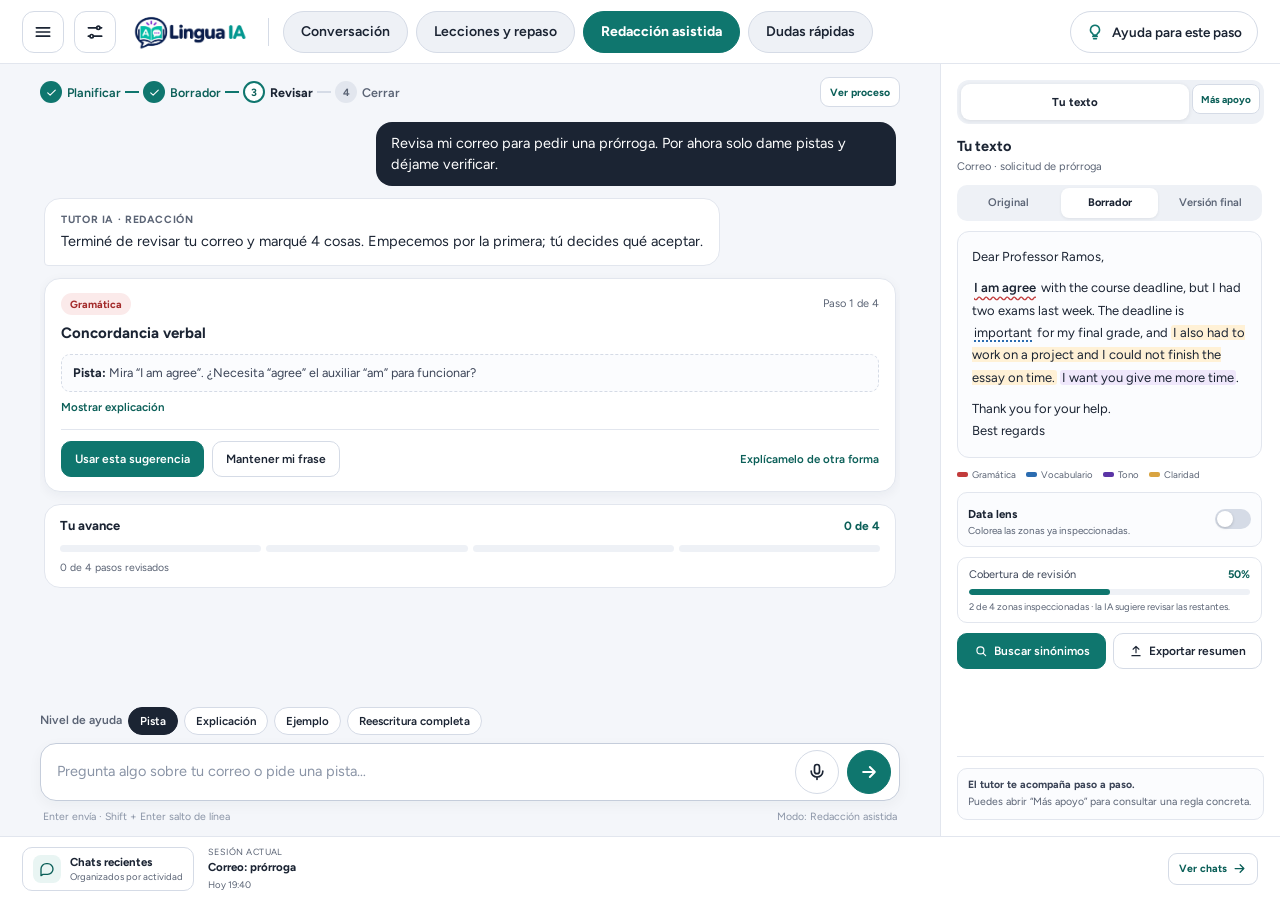
==== index.html @ 78b98dc9 "Initial commit" ====
<!DOCTYPE html>
<html lang="es">
<head>
    <meta charset="UTF-8">
    <meta name="viewport" content="width=device-width, initial-scale=1.0">
    <title>Tutor IA · Inglés asistido</title>
    <link rel="preconnect" href="https://fonts.googleapis.com">
    <link rel="preconnect" href="https://fonts.gstatic.com" crossorigin>
    <link href="https://fonts.googleapis.com/css2?family=Figtree:wght@400;500;600;700&display=swap" rel="stylesheet">
    <link rel="stylesheet" href="css/style.css">
</head>
<body>
    <div class="app" id="app">

        <!-- ============ HEADER ============ -->
        <header class="app-header">
            <button class="icon-btn" data-action="open-drawer" aria-label="Menú: selector de tareas y modos" title="Selector de tareas">
                <svg width="20" height="20" viewBox="0 0 24 24" fill="none" stroke="currentColor" stroke-width="2" stroke-linecap="round"><path d="M4 7h16M4 12h16M4 17h16"/></svg>
            </button>
            <button class="icon-btn" data-action="open-settings" aria-label="Temas y configuración general" title="Configuración">
                <svg width="20" height="20" viewBox="0 0 24 24" fill="none" stroke="currentColor" stroke-width="2" stroke-linecap="round"><path d="M4 7h10M18 7h2M4 17h2M10 17h10"/><circle cx="16" cy="7" r="2"/><circle cx="8" cy="17" r="2"/></svg>
            </button>
            <div class="brand-lockup" aria-label="Lingua IA" title="Lingua IA">
                <img src="images/lingua-ia-logo.png" alt="Lingua IA">
            </div>
            <span class="header-divider" aria-hidden="true"></span>

            <nav class="mode-nav" id="mode-nav" aria-label="Modos de práctica">
                <button class="mode-pill" data-action="set-mode" data-mode="conversation">Conversación</button>
                <button class="mode-pill" data-action="set-mode" data-mode="lessons">Lecciones y repaso</button>
                <button class="mode-pill is-active" data-action="set-mode" data-mode="writing" aria-current="true">Redacción asistida</button>
                <button class="mode-pill" data-action="set-mode" data-mode="questions">Dudas rápidas</button>
            </nav>

            <div class="header-spacer"></div>

            <span class="demo-badge"><span class="demo-dot"></span>Demo mocking</span>

            <button class="suggestion-btn" id="suggestions-btn" data-action="toggle-suggestions" aria-expanded="false" aria-controls="suggestions-popover" aria-label="Sugerencias para este paso" title="Sugerencias para este paso">
                <svg width="18" height="18" viewBox="0 0 24 24" fill="none" stroke="currentColor" stroke-width="2" stroke-linecap="round" stroke-linejoin="round"><path d="M9 18h6M10 21h4M12 3a6 6 0 00-3.5 10.9c.6.5 1 1.2 1 2.1h5c0-.9.4-1.6 1-2.1A6 6 0 0012 3z"/></svg>
                <span>Ayuda para este paso</span>
            </button>

            <div class="popover" id="suggestions-popover" hidden></div>
        </header>

        <!-- ============ WORKSPACE ============ -->
        <div class="workspace">
            <main class="chat-column">
                <div class="stagebar" id="stagebar"></div>
                <div class="branch-ribbon" id="branch-ribbon" hidden></div>

                <div class="chat-scroll" id="chat-scroll">
                    <div class="chat-messages" id="chat-messages" aria-live="polite"></div>
                </div>

                <div class="side-query" id="side-query" hidden></div>

                <div class="composer">
                    <div class="help-levels" id="help-levels" role="group" aria-label="Nivel de ayuda"></div>
                    <form class="composer-box" id="chat-form">
                        <label class="sr-only" for="chat-input">Escribe tu mensaje</label>
                        <textarea id="chat-input" rows="1" placeholder="Pregunta algo sobre tu texto o escribe otra frase…"></textarea>
                        <button type="button" class="round-btn" id="mic-btn" data-action="toggle-mic" aria-label="Hablar en vez de escribir" aria-pressed="false" title="Grabar voz (mock)">
                            <svg width="20" height="20" viewBox="0 0 24 24" fill="none" stroke="currentColor" stroke-width="2" stroke-linecap="round" stroke-linejoin="round"><rect x="9" y="3" width="6" height="11" rx="3"/><path d="M5 11a7 7 0 0014 0M12 18v3"/></svg>
                        </button>
                        <button type="submit" class="round-btn primary" id="send-btn" aria-label="Enviar mensaje" title="Enviar">
                            <svg width="20" height="20" viewBox="0 0 24 24" fill="none" stroke="currentColor" stroke-width="2.4" stroke-linecap="round" stroke-linejoin="round"><path d="M5 12h14M13 6l6 6-6 6"/></svg>
                        </button>
                    </form>
                    <div class="composer-hint">
                        <span>Enter envía · Shift + Enter salto de línea</span>
                        <span id="composer-mode-hint">Modo: Redacción asistida</span>
                    </div>
                </div>
            </main>

            <aside class="side-panel" aria-label="Panel de apoyo">
                <div class="aside-tabs" id="aside-tabs" role="tablist"></div>
                <div class="aside-content" id="aside-content"></div>
                <div class="aside-footer" id="aside-footer"></div>
            </aside>
        </div>

        <!-- ============ FOOTER ============ -->
        <footer class="recent-footer" id="recent-footer" aria-label="Chats recientes"></footer>
    </div>

    <!-- Overlays -->
    <div class="drawer-overlay" id="drawer-overlay" data-action="close-drawer" hidden></div>
    <aside class="drawer" id="drawer" hidden aria-label="Selector de tareas"></aside>
    <div class="history-overlay" id="history-overlay" data-action="close-history" hidden></div>
    <aside class="history-drawer" id="history-drawer" hidden aria-label="Chats recientes organizados por tarea"></aside>
    <div class="modal-overlay" id="modal-overlay" hidden>
        <div class="modal" role="dialog" aria-modal="true" aria-labelledby="modal-title" id="modal"></div>
    </div>
    <div class="toast" id="toast" role="status" hidden></div>
    <div class="sr-only" id="live-region" aria-live="polite"></div>

    <script src="js/icons.js"></script>
    <script src="js/data.js"></script>
    <script src="js/state.js"></script>
    <script src="js/graph.js"></script>
    <script src="js/corrections.js"></script>
    <script src="js/panels.js"></script>
    <script src="js/chat.js"></script>
    <script src="js/app.js"></script>
</body>
</html>
---- css/style.css ----
/* ============================================================
   Tutor IA · Inglés asistido
   Design system heredado de Main.dc.html (Figtree + teal)
   ============================================================ */

/* ---------- Tokens ---------- */
:root {
    --bg: #F4F6FA;
    --text: #1B2433;
    --text-2: #3B4457;
    --text-3: #5B6475;
    --muted: #8A94A6;
    --teal: #0F766E;
    --teal-dark: #0B5F58;
    --teal-soft: #E0F2EF;
    --teal-soft-2: #E9F5F3;
    --border: #E2E6EE;
    --border-2: #D5DBE6;
    --border-3: #C5CDDB;
    --surface: #FFFFFF;
    --surface-2: #EEF1F6;
    --surface-3: #FBFCFE;
    --red-soft: #FBEAEA;
    --red: #A32B2B;
    --red-2: #C23B3B;
    --blue-soft: #EAF2FB;
    --blue: #2B6CB0;
    --purple-soft: #EFE7FB;
    --purple: #5B34A6;
    --yellow-soft: #FFF1D6;
    --yellow: #B7791F;
    --green-soft: #E0F2EF;
    --green: #0F766E;
    --radius: 16px;
    --radius-md: 12px;
    --radius-sm: 10px;
    --shadow: 0 18px 44px rgba(27, 36, 51, 0.14);
}

/* ---------- Reset ---------- */
*,
*::before,
*::after { box-sizing: border-box; }

html { font-size: 16px; }

body {
    margin: 0;
    min-height: 100vh;
    display: flex;
    align-items: center;
    justify-content: center;
    background: #E7EBF2;
    color: var(--text);
    font-family: 'Figtree', system-ui, -apple-system, sans-serif;
    line-height: 1.45;
    overflow: hidden;
}

button,
input,
textarea,
select { font-family: inherit; }

button { cursor: pointer; }

[hidden] { display: none !important; }

h1, h2, h3, h4, p { margin: 0; }

svg { display: block; }

.sr-only {
    position: absolute !important;
    width: 1px; height: 1px;
    padding: 0; margin: -1px;
    overflow: hidden; clip: rect(0 0 0 0);
    white-space: nowrap; border: 0;
}

/* ---------- App shell ---------- */
.app {
    width: 1440px;
    max-width: 100vw;
    height: 900px;
    max-height: 100vh;
    display: flex;
    flex-direction: column;
    background: var(--bg);
    overflow: hidden;
    box-shadow: 0 0 0 1px rgba(27, 36, 51, 0.04), var(--shadow);
}

/* ============================================================
   HEADER
   ============================================================ */
.app-header {
    height: 64px;
    flex: none;
    display: flex;
    align-items: center;
    gap: 10px;
    padding: 0 22px;
    background: var(--surface);
    border-bottom: 1px solid var(--border);
    position: relative;
    z-index: 30;
}

.icon-btn {
    width: 42px;
    height: 42px;
    flex: none;
    display: inline-flex;
    align-items: center;
    justify-content: center;
    border: 1px solid var(--border-2);
    border-radius: 12px;
    background: var(--surface);
    color: var(--text);
    transition: background 0.16s, border-color 0.16s;
}
.icon-btn:hover { background: var(--surface-2); border-color: var(--border-3); }
.icon-btn.tiny { width: 28px; height: 28px; border-radius: 8px; }

.brand-lockup {
    width: 128px;
    height: 40px;
    flex: none;
    display: inline-flex;
    align-items: center;
    justify-content: center;
    overflow: hidden;
}
.brand-lockup img {
    display: block;
    width: 100%;
    height: 100%;
    object-fit: contain;
}

.header-divider {
    width: 1px;
    height: 28px;
    background: var(--border-2);
    margin: 0 4px;
    flex: none;
}

.mode-nav {
    display: flex;
    align-items: center;
    gap: 8px;
    min-width: 0;
    overflow-x: auto;
    scrollbar-width: none;
}
.mode-nav::-webkit-scrollbar { display: none; }

.mode-pill {
    height: 42px;
    padding: 0 17px;
    border-radius: 22px;
    border: 1px solid var(--border-2);
    background: var(--surface-2);
    color: var(--text);
    font-size: 14px;
    font-weight: 600;
    white-space: nowrap;
    transition: background 0.16s, color 0.16s, border-color 0.16s;
}
.mode-pill:hover { background: #E5EAF2; }
.mode-pill.is-active {
    background: var(--teal);
    border-color: var(--teal);
    color: #fff;
    font-weight: 700;
}

.header-spacer { flex: 1; }

.demo-badge {
    display: inline-flex;
    align-items: center;
    gap: 6px;
    height: 28px;
    padding: 0 10px;
    border-radius: 14px;
    background: var(--yellow-soft);
    color: #8A5A0B;
    font-size: 11.5px;
    font-weight: 700;
    white-space: nowrap;
}
.demo-dot {
    width: 7px; height: 7px; border-radius: 50%;
    background: #D69E2E;
    box-shadow: 0 0 0 3px rgba(214, 158, 46, 0.18);
}

.suggestion-btn {
    height: 42px;
    padding: 0 15px;
    border-radius: 22px;
    border: 1px solid var(--border-2);
    background: var(--surface);
    color: var(--text);
    font-size: 13.5px;
    font-weight: 600;
    display: inline-flex;
    align-items: center;
    gap: 8px;
    white-space: nowrap;
}
.suggestion-btn:hover { background: var(--surface-2); }
.suggestion-btn svg { color: var(--teal); }

/* Popover */
.popover {
    position: absolute;
    top: 58px;
    right: 20px;
    width: 352px;
    padding: 14px;
    background: var(--surface);
    border: 1px solid var(--border);
    border-radius: 16px;
    box-shadow: var(--shadow);
    z-index: 60;
}
.popover-head {
    display: flex;
    align-items: center;
    justify-content: space-between;
    gap: 8px;
}
.popover h4 {
    font-size: 14.5px;
    margin: 10px 0 8px;
}
.suggestions-list { display: flex; flex-direction: column; gap: 9px; }
.suggestion-item {
    display: flex;
    gap: 9px;
    padding: 9px;
    border-radius: 10px;
    background: var(--surface-3);
    border: 1px solid var(--border);
}
.suggestion-item strong { display: block; font-size: 12.5px; }
.suggestion-item p { font-size: 11.5px; color: var(--text-3); line-height: 1.35; margin-top: 2px; }
.suggestion-icon {
    width: 26px; height: 26px; flex: none;
    border-radius: 8px;
    display: grid; place-items: center;
    background: var(--teal-soft);
    color: var(--teal-dark);
}

/* ============================================================
   WORKSPACE
   ============================================================ */
.workspace {
    flex: 1;
    min-height: 0;
    display: flex;
}

.chat-column {
    flex: 1;
    min-width: 0;
    display: flex;
    flex-direction: column;
    align-items: center;
    position: relative;
}

.chat-column > .stagebar,
.chat-column > .branch-ribbon,
.chat-column > .chat-scroll,
.chat-column > .composer,
.chat-column > .side-query {
    width: 800px;
    max-width: calc(100% - 48px);
}

/* ---------- Stagebar ---------- */
.stagebar {
    height: 56px;
    flex: none;
    display: flex;
    align-items: center;
    justify-content: space-between;
    gap: 8px;
}

.stages {
    display: flex;
    align-items: center;
    gap: 4px;
    min-width: 0;
}

.stage {
    display: inline-flex;
    align-items: center;
    gap: 5px;
    border: 0;
    background: transparent;
    padding: 0;
    font-size: 12.5px;
    font-weight: 600;
    color: var(--text-3);
    white-space: nowrap;
}
.stage-dot {
    width: 22px;
    height: 22px;
    flex: none;
    border-radius: 50%;
    display: grid;
    place-items: center;
    background: var(--border);
    color: var(--text-3);
    font-size: 10.5px;
    font-weight: 700;
}
.stage.is-done { color: var(--teal-dark); }
.stage.is-done .stage-dot { background: var(--teal); color: #fff; }
.stage.is-active { color: var(--text); font-weight: 700; }
.stage.is-active .stage-dot {
    background: #fff;
    color: var(--teal-dark);
    border: 2px solid var(--teal);
}
.stage-line {
    width: 14px;
    height: 2px;
    background: var(--border-2);
    flex: none;
}
.stage.is-done + .stage-line { background: var(--teal); }

.stage-actions {
    display: flex;
    align-items: center;
    gap: 6px;
    flex: none;
}

.workflow-toggle {
    display: flex;
    align-items: center;
    gap: 2px;
    padding: 3px;
    border-radius: 10px;
    background: var(--surface-2);
    border: 1px solid var(--border);
}
.workflow-toggle .paper-tag { display: none; }
.workflow-toggle button {
    height: 26px;
    padding: 0 8px;
    border: 0;
    border-radius: 7px;
    background: transparent;
    color: var(--text-3);
    font-size: 10.5px;
    font-weight: 600;
    white-space: nowrap;
}
.workflow-toggle button.is-active {
    background: #fff;
    color: var(--teal-dark);
    box-shadow: 0 1px 4px rgba(27, 36, 51, 0.10);
}

.stage-link {
    border: 0;
    background: transparent;
    color: var(--teal-dark);
    font-size: 12px;
    font-weight: 600;
    text-decoration: underline;
    padding: 0 2px;
    white-space: nowrap;
}
.stage-btn {
    height: 30px;
    padding: 0 9px;
    border: 1px solid var(--border-2);
    border-radius: 9px;
    background: #fff;
    color: var(--text);
    font-size: 11.5px;
    font-weight: 600;
    display: inline-flex;
    align-items: center;
    gap: 5px;
    white-space: nowrap;
}
.stage-btn:hover { border-color: var(--teal); color: var(--teal-dark); }
.stage-icon {
    width: 30px; height: 30px;
    border: 1px solid var(--border-2);
    border-radius: 9px;
    background: #fff;
    color: var(--teal-dark);
    display: grid; place-items: center;
}

/* ---------- Branch ribbon ---------- */
.branch-ribbon {
    height: 30px;
    flex: none;
    display: flex;
    align-items: center;
    gap: 6px;
    padding: 0 4px;
    margin-bottom: 4px;
    font-size: 11px;
}
.ribbon-label {
    display: inline-flex; align-items: center; gap: 4px;
    color: var(--text-3); font-weight: 700;
}
.branch-chip {
    height: 24px;
    padding: 0 9px;
    border-radius: 12px;
    border: 1px solid var(--border-2);
    background: #fff;
    color: var(--text-2);
    font-size: 11px;
    font-weight: 600;
}
.branch-chip.is-active { background: var(--teal); border-color: var(--teal); color: #fff; }
.branch-chip.add { border-style: dashed; color: var(--teal-dark); }
.ribbon-note { margin-left: auto; color: var(--muted); font-size: 10px; white-space: nowrap; }

/* ============================================================
   CHAT
   ============================================================ */
.chat-scroll {
    flex: 1;
    min-height: 0;
    overflow-y: auto;
    padding: 2px 4px 10px;
    scrollbar-width: thin;
    scrollbar-color: var(--border-3) transparent;
}
.chat-scroll::-webkit-scrollbar { width: 8px; }
.chat-scroll::-webkit-scrollbar-thumb { background: var(--border-3); border-radius: 4px; }

.chat-messages {
    display: flex;
    flex-direction: column;
    gap: 12px;
    padding-bottom: 8px;
}

.bubble {
    font-size: 14.5px;
    line-height: 1.45;
}
.bubble.user {
    align-self: flex-end;
    max-width: 520px;
    padding: 11px 15px;
    border-radius: 16px 16px 4px 16px;
    background: var(--text);
    color: #fff;
}
.bubble.ai {
    align-self: flex-start;
    max-width: 690px;
    padding: 13px 16px;
    border-radius: 16px 16px 16px 4px;
    background: #fff;
    border: 1px solid var(--border);
}
.bubble-label {
    font-size: 10.5px;
    font-weight: 700;
    letter-spacing: 0.06em;
    color: var(--text-3);
    margin-bottom: 4px;
}
.bubble.ai p { color: var(--text); }

.chip-row { display: flex; flex-wrap: wrap; gap: 6px; margin-top: 9px; }
.chip {
    height: 25px;
    padding: 0 9px;
    border-radius: 13px;
    border: 1px solid transparent;
    background: var(--surface-2);
    color: var(--text-2);
    font-size: 11.5px;
    font-weight: 500;
    display: inline-flex;
    align-items: center;
    gap: 5px;
    white-space: nowrap;
}
button.chip:hover { background: #E4EAF2; }
.chip svg { color: var(--teal); }
.chip.grammar { background: var(--red-soft); color: var(--red); }
.chip.vocab { background: var(--blue-soft); color: var(--blue); }
.chip.tone { background: var(--purple-soft); color: var(--purple); }
.chip.clarity { background: var(--yellow-soft); color: #8A5A0B; }
.chip.grammar svg, .chip.vocab svg, .chip.tone svg, .chip.clarity svg { color: currentColor; }

.typing-dots { display: flex; gap: 4px; padding: 4px 0; }
.typing-dots span {
    width: 6px; height: 6px; border-radius: 50%;
    background: var(--border-3);
    animation: blink 1.1s infinite;
}
.typing-dots span:nth-child(2) { animation-delay: 0.15s; }
.typing-dots span:nth-child(3) { animation-delay: 0.3s; }

@keyframes blink {
    0%, 80%, 100% { opacity: 0.3; transform: translateY(0); }
    40% { opacity: 1; transform: translateY(-2px); }
}
@keyframes rise {
    from { opacity: 0; transform: translateY(6px); }
    to { opacity: 1; transform: translateY(0); }
}

/* ---------- Shared section bits ---------- */
.section-head {
    display: flex;
    align-items: flex-start;
    justify-content: space-between;
    gap: 10px;
}
.section-title-wrap { display: flex; flex-direction: column; gap: 4px; }
.section-title-wrap h4 { font-size: 14px; font-weight: 700; }

.paper-tag {
    display: inline-flex;
    align-items: center;
    gap: 4px;
    align-self: flex-start;
    padding: 2px 6px;
    border-radius: 5px;
    background: var(--teal-soft);
    color: var(--teal-dark);
    font-size: 9px;
    font-weight: 700;
    letter-spacing: 0.035em;
    text-transform: uppercase;
    white-space: nowrap;
}
.paper-tag.strong { background: var(--teal-soft-2); border: 1px solid #CBE7E2; }

.text-btn {
    border: 0;
    background: transparent;
    color: var(--teal-dark);
    font-size: 11.5px;
    font-weight: 600;
    padding: 0;
    display: inline-flex;
    align-items: center;
    gap: 4px;
    white-space: nowrap;
}
.text-btn:hover { text-decoration: underline; }
.text-btn.mt-8 { margin-top: 8px; }

.muted-text { color: var(--text-3); font-size: 11.5px; line-height: 1.4; }
.italic { font-style: italic; }
.mono { font-family: ui-monospace, SFMono-Regular, Menlo, monospace; font-size: 11px; }
.small { font-size: 10.5px; }

/* ============================================================
   MAPA DE REVISIÓN (WaitGPT)
   ============================================================ */
.graph-card {
    background: #fff;
    border: 1px solid var(--border);
    border-radius: 16px;
    padding: 13px 15px 11px;
}
.graph-track {
    display: flex;
    align-items: center;
    gap: 4px;
    margin-top: 12px;
    overflow-x: auto;
    padding-bottom: 4px;
    scrollbar-width: thin;
}
.graph-node {
    width: 112px;
    flex: none;
    padding: 8px;
    border: 1px solid var(--border-2);
    border-radius: 10px;
    background: #fff;
    text-align: left;
    display: flex;
    flex-direction: column;
    gap: 4px;
    transition: transform 0.16s, box-shadow 0.16s, border-color 0.16s;
}
.graph-node:hover { transform: translateY(-2px); box-shadow: 0 8px 18px rgba(27, 36, 51, 0.08); border-color: var(--border-3); }
.graph-node.status-warning { border-color: #E9D2A8; background: #FFFCF5; }
.graph-node.status-error { border-color: #E7B9B9; background: #FFFAFA; }
.graph-node.is-playing { border-color: var(--teal); box-shadow: 0 0 0 3px rgba(15, 118, 110, 0.16); }

.graph-node-top { display: flex; align-items: center; justify-content: space-between; }
.graph-icon {
    width: 22px; height: 22px; border-radius: 7px;
    display: grid; place-items: center;
    background: var(--surface-2); color: var(--text-2);
}
.status-warning .graph-icon { background: var(--yellow-soft); color: var(--yellow); }
.status-error .graph-icon { background: var(--red-soft); color: var(--red); }
.status-ok .graph-icon { background: var(--teal-soft); color: var(--teal-dark); }
.graph-status {
    font-size: 8.5px; font-weight: 700; text-transform: uppercase;
    color: var(--muted);
}
.status-warning .graph-status { color: var(--yellow); }
.status-error .graph-status { color: var(--red); }
.status-ok .graph-status { color: var(--teal-dark); }
.graph-title { font-size: 11.5px; font-weight: 700; color: var(--text); }
.table-glyph {
    display: grid;
    grid-template-columns: repeat(4, 1fr);
    gap: 2px;
    margin-top: 2px;
}
.glyph-cell { height: 5px; border-radius: 1.5px; background: var(--surface-2); }
.glyph-cell.is-ok { background: #9ED4CC; }
.glyph-cell.is-warning { background: #EBCB92; }
.glyph-cell.is-error { background: #E7ADAD; }
.glyph-cell.is-muted { background: #E8ECF3; }
.graph-arrow { color: var(--border-3); flex: none; }
.graph-caption { font-size: 10.5px; color: var(--muted); margin-top: 7px; }

/* ---------- Vista por datos (Gu et al.) ---------- */
.data-view-card {
    background: #fff;
    border: 1px solid var(--border);
    border-radius: 16px;
    padding: 13px 15px;
}
.mini-table-wrap { overflow-x: auto; margin-top: 9px; }
.mini-table { width: 100%; border-collapse: collapse; font-size: 11.5px; }
.mini-table th {
    text-align: left; font-size: 9.5px; text-transform: uppercase; letter-spacing: 0.05em;
    color: var(--text-3); padding: 6px 8px; border-bottom: 1px solid var(--border);
}
.mini-table td { padding: 7px 8px; border-bottom: 1px solid var(--border); color: var(--text-2); }
.mini-table tr.accepted td { background: #F4FBF9; }
.mini-table tr.rejected td { background: #FFF8F8; }

/* ============================================================
   TARJETAS DE CORRECCIÓN
   ============================================================ */
.analysis-cards { display: flex; flex-direction: column; gap: 12px; }

.correction-card {
    background: #fff;
    border: 1px solid var(--border);
    border-radius: 16px;
    padding: 14px 16px;
    transition: border-color 0.16s, box-shadow 0.16s;
}
.correction-card:hover { border-color: var(--border-2); }
.correction-card.is-highlighted { border-color: var(--teal); box-shadow: 0 0 0 3px rgba(15, 118, 110, 0.13); }
.correction-card.status-accepted { border-left: 4px solid var(--teal); }
.correction-card.status-rejected { border-left: 4px solid var(--border-3); }

.correction-head { display: flex; align-items: center; justify-content: space-between; gap: 8px; }
.badge-row { display: flex; align-items: center; gap: 6px; flex-wrap: wrap; }
.correction-count { font-size: 11px; color: var(--text-3); white-space: nowrap; }

.type-badge {
    display: inline-flex; align-items: center;
    height: 22px; padding: 0 9px;
    border-radius: 11px;
    font-size: 10.5px; font-weight: 700;
    background: var(--surface-2); color: var(--text-2);
    white-space: nowrap;
}
.type-badge.grammar { background: var(--red-soft); color: var(--red); }
.type-badge.vocab { background: var(--blue-soft); color: var(--blue); }
.type-badge.tone { background: var(--purple-soft); color: var(--purple); }
.type-badge.clarity { background: var(--yellow-soft); color: #8A5A0B; }

.correction-title-row {
    display: flex; align-items: center; justify-content: space-between;
    gap: 10px; margin-top: 8px;
}
.correction-title-row h4 { font-size: 15px; font-weight: 700; }
.status-pill {
    display: inline-flex; align-items: center;
    height: 21px; padding: 0 8px;
    border-radius: 11px;
    font-size: 9.5px; font-weight: 700;
    text-transform: uppercase; letter-spacing: 0.03em;
    background: var(--surface-2); color: var(--text-3);
    white-space: nowrap;
}
.status-pill.pending { background: var(--surface-2); color: var(--text-3); }
.status-pill.accepted, .status-pill.ok { background: var(--teal-soft); color: var(--teal-dark); }
.status-pill.rejected { background: var(--red-soft); color: var(--red); }
.status-pill.warning { background: var(--yellow-soft); color: #8A5A0B; }
.status-pill.error { background: var(--red-soft); color: var(--red); }

.diff-line {
    display: flex; align-items: center; gap: 8px; flex-wrap: wrap;
    margin-top: 9px; font-size: 13.5px;
}
.diff-before {
    padding: 2px 7px; border-radius: 5px;
    background: var(--red-soft); color: var(--text);
    text-decoration: line-through; text-decoration-color: var(--red-2);
}
.diff-arrow { color: var(--text-3); }
.diff-after {
    padding: 2px 7px; border-radius: 5px;
    background: var(--teal-soft); color: var(--teal-dark);
    font-weight: 700;
}
.hint-box {
    margin-top: 9px; padding: 9px 11px;
    border-radius: 9px;
    background: var(--surface-3);
    border: 1px dashed var(--border-2);
    font-size: 12.5px; color: var(--text-2); line-height: 1.42;
}
.hint-box strong { color: var(--text); }
.why { margin-top: 8px; font-size: 12.5px; color: var(--text-2); line-height: 1.42; }
.why strong { color: var(--text); }
.example-box {
    margin-top: 8px; padding: 8px 10px;
    border-radius: 8px; background: var(--teal-soft-2);
    font-size: 12px; color: var(--teal-dark);
}
.example-label {
    display: inline-block; margin-right: 7px;
    font-size: 9px; font-weight: 700; text-transform: uppercase; letter-spacing: 0.05em;
    color: var(--teal);
}

.woz-row { display: flex; flex-wrap: wrap; gap: 5px; margin-top: 10px; }
.woz-chip {
    display: inline-flex; align-items: center; gap: 3px;
    height: 21px; padding: 0 7px;
    border-radius: 6px;
    background: var(--surface-3);
    border: 1px dashed var(--border-2);
    font-size: 9.5px; color: var(--text-3);
}
.woz-chip b { color: var(--text-2); font-weight: 700; }
.woz-chip.subtle { border-style: solid; background: var(--surface-2); color: var(--muted); }

.correction-actions {
    display: flex; flex-wrap: wrap; align-items: center; gap: 7px;
    margin-top: 12px; padding-top: 11px; border-top: 1px solid var(--border);
}
.actions-spacer { flex: 1; min-width: 4px; }
.resolved-note { font-size: 11.5px; color: var(--text-3); }

/* ---------- Botones ---------- */
.btn {
    height: 36px;
    padding: 0 13px;
    border: 1px solid var(--border-2);
    border-radius: 10px;
    background: #fff;
    color: var(--text);
    font-size: 12px;
    font-weight: 600;
    display: inline-flex;
    align-items: center;
    justify-content: center;
    gap: 6px;
    white-space: nowrap;
    transition: background 0.15s, border-color 0.15s, color 0.15s;
}
.btn:hover { background: var(--surface-2); }
.btn-primary { background: var(--teal); border-color: var(--teal); color: #fff; }
.btn-primary:hover { background: var(--teal-dark); border-color: var(--teal-dark); }
.btn-ghost { background: transparent; border-style: dashed; }
.btn.full { width: 100%; }

/* ============================================================
   PROGRESO / DESCOMPOSICIÓN / INSIGHT
   ============================================================ */
.progress-card {
    background: #fff; border: 1px solid var(--border);
    border-radius: 16px; padding: 12px 15px;
}
.progress-head { display: flex; align-items: center; justify-content: space-between; gap: 10px; }
.progress-head > div { display: flex; align-items: center; gap: 8px; flex-wrap: wrap; }
.progress-head strong { font-size: 13px; }
.progress-count { font-size: 12px; font-weight: 700; color: var(--teal-dark); }
.progress-bars { display: grid; grid-template-columns: repeat(4, 1fr); gap: 5px; margin-top: 9px; }
.progress-seg { height: 7px; border-radius: 4px; background: var(--surface-2); }
.progress-seg.accepted { background: var(--teal); }
.progress-seg.rejected { background: var(--border-3); }
.progress-foot { display: flex; align-items: center; justify-content: space-between; gap: 8px; margin-top: 8px; font-size: 10.5px; color: var(--text-3); }

.decomp-card {
    background: linear-gradient(180deg, #F7FCFB 0%, #FFFFFF 100%);
    border: 1px solid #CBE7E2;
    border-radius: 16px;
    padding: 14px 16px;
}
.decomp-card h4 { font-size: 14.5px; margin-top: 8px; }
.task-chain { display: flex; align-items: center; flex-wrap: wrap; gap: 5px; margin: 10px 0; }
.chain-task {
    display: inline-flex; align-items: center; gap: 5px;
    padding: 5px 8px; border-radius: 8px;
    background: #fff; border: 1px solid var(--border-2);
    font-size: 10.5px; color: var(--text-2);
}
.chain-task b { color: var(--teal-dark); }
.chain-task.ok { border-color: #BFE3DD; background: var(--teal-soft-2); }
.chain-task.warning { border-color: #E9D2A8; background: #FFFCF5; }
.relation-badge {
    display: inline-flex; align-items: center; justify-content: center;
    height: 16px; padding: 0 5px;
    border-radius: 5px;
    background: var(--surface-2);
    font-size: 8.5px; font-weight: 700; color: var(--text-3);
    letter-spacing: 0.03em;
}
.chain-arrow { color: var(--border-3); }
.modal-actions { display: flex; flex-wrap: wrap; gap: 8px; margin-top: 12px; }

.insight-card {
    display: flex; align-items: flex-start; gap: 10px;
    background: var(--teal-soft-2);
    border: 1px solid #CBE7E2;
    border-radius: 16px; padding: 12px 15px;
}
.insight-icon {
    width: 30px; height: 30px; flex: none;
    border-radius: 9px; background: #fff; color: var(--teal-dark);
    display: grid; place-items: center;
}
.insight-card strong { font-size: 13px; }
.insight-card p { font-size: 11.5px; color: var(--text-2); margin-top: 3px; }
.insight-card .text-btn { margin-left: auto; }

/* ---------- Contexto de otros modos ---------- */
.scenario-strip { display: flex; flex-wrap: wrap; gap: 6px; }
.scenario-chip {
    height: 30px; padding: 0 11px;
    border-radius: 15px; border: 1px solid var(--border-2);
    background: #fff; color: var(--text-2);
    font-size: 11.5px; font-weight: 600;
    display: inline-flex; align-items: center; gap: 5px;
}
.scenario-chip.is-active { background: var(--teal); border-color: var(--teal); color: #fff; }
.scenario-chip.is-active svg { color: #fff; }
.chat-context-note {
    display: flex; align-items: center; gap: 7px;
    padding: 8px 11px; border-radius: 10px;
    background: var(--surface-2); color: var(--text-2);
    font-size: 11.5px;
}
.context-copy { flex: 1; }
.chat-context-note .text-btn { flex: none; }
.chat-context-note svg { flex: none; color: var(--teal-dark); margin-top: 1px; }

.reading-card {
    background: #fff; border: 1px solid var(--border);
    border-radius: 16px; padding: 14px 16px;
}
.reading-card p { font-size: 13px; line-height: 1.62; color: var(--text-2); margin-top: 8px; }
.word-picker { display: flex; flex-wrap: wrap; gap: 5px; margin-top: 10px; }
.word-chip {
    height: 25px; padding: 0 9px; border-radius: 13px;
    border: 1px solid var(--border-2); background: var(--surface-3);
    font-size: 11px; color: var(--text-2);
}
.word-chip:hover { border-color: var(--teal); color: var(--teal-dark); }
.word-chip.is-active { background: var(--teal); border-color: var(--teal); color: #fff; }
.inline-word-detail {
    margin-top: 10px; padding: 9px 11px; border-radius: 9px;
    background: var(--teal-soft-2); color: var(--teal-dark); font-size: 12px;
}
.word-detail-head {
    display: flex;
    align-items: baseline;
    justify-content: space-between;
    gap: 8px;
}
.word-detail-head strong { font-size: 13px; color: var(--teal-dark); }
.word-detail-head span { color: var(--text-3); font-size: 9px; text-transform: uppercase; letter-spacing: .04em; }
.inline-word-detail p { margin-top: 6px; color: var(--text-2); line-height: 1.42; }
.word-example,
.word-extra-example {
    margin-top: 7px;
    padding: 7px 8px;
    border-radius: 7px;
    font-size: 11px;
    line-height: 1.4;
}
.word-example { background: #fff; border: 1px solid #CBE7E2; color: var(--teal-dark); }
.word-extra-example { background: rgba(255,255,255,.62); border: 1px dashed #B7DCD5; color: var(--text-2); }
.word-example span,
.word-extra-example span {
    display: block;
    margin-bottom: 2px;
    color: var(--teal);
    font-size: 8px;
    font-weight: 700;
    text-transform: uppercase;
    letter-spacing: .04em;
}
.word-use { font-size: 11px; }
.word-detail-actions { display: flex; flex-wrap: wrap; gap: 6px; margin-top: 8px; }
.word-detail-actions .btn { margin-top: 0; }
.reading-prompt-card {
    display: flex;
    flex-direction: column;
    gap: 8px;
    padding: 12px 14px;
    border: 1px dashed var(--border-2);
    border-radius: 12px;
    background: var(--surface-3);
}
.reading-prompt-card h4 { font-size: 13px; }
.reading-prompt-card p { margin-top: 3px; color: var(--text-3); font-size: 11px; line-height: 1.4; }
.prompt-example {
    padding: 8px 9px;
    border-radius: 8px;
    background: #fff;
    color: var(--text-2);
    font-size: 11px;
    line-height: 1.42;
}
.reading-prompt-card .btn { align-self: flex-start; }
.quick-prompts { display: flex; flex-wrap: wrap; align-items: center; gap: 6px; padding: 4px 0; }

/* ---------- Guía de modo secundario ---------- */
.mode-guide-card {
    background: #fff;
    border: 1px solid var(--border);
    border-radius: 16px;
    padding: 13px 15px;
}
.guide-grid { display: grid; grid-template-columns: repeat(3, 1fr); gap: 7px; margin-top: 9px; }
.guide-step {
    display: flex; gap: 7px; align-items: flex-start;
    padding: 8px 9px; border-radius: 9px;
    background: var(--surface-3); border: 1px solid var(--border);
}
.guide-num {
    width: 20px; height: 20px; flex: none; border-radius: 50%;
    background: var(--teal-soft); color: var(--teal-dark);
    font-size: 10px; font-weight: 700;
    display: grid; place-items: center;
}
.guide-step strong { display: block; font-size: 11px; }
.guide-step p { font-size: 10px; color: var(--text-3); line-height: 1.35; margin-top: 1px; }
.guide-papers { display: flex; flex-wrap: wrap; gap: 4px; margin-top: 9px; padding-top: 9px; border-top: 1px solid var(--border); }

/* ============================================================
   COMPOSER · barra de conversación tradicional
   ============================================================ */
.composer {
    flex: none;
    padding-bottom: 12px;
    display: flex;
    flex-direction: column;
    gap: 8px;
}
.help-levels {
    display: flex;
    align-items: center;
    gap: 6px;
    overflow-x: auto;
    scrollbar-width: none;
}
.help-levels::-webkit-scrollbar { display: none; }
.help-label { font-size: 12px; font-weight: 600; color: var(--text-3); white-space: nowrap; }
.help-pill {
    height: 28px;
    padding: 0 11px;
    border-radius: 14px;
    border: 1px solid var(--border-2);
    background: #fff;
    color: var(--text);
    font-size: 11.5px;
    font-weight: 600;
    white-space: nowrap;
}
.help-pill.is-active { background: var(--text); border-color: var(--text); color: #fff; }

.composer-box {
    min-height: 56px;
    display: flex;
    align-items: flex-end;
    gap: 8px;
    padding: 6px 8px 6px 16px;
    border: 1px solid var(--border-3);
    border-radius: 16px;
    background: #fff;
    box-shadow: 0 4px 14px rgba(27, 36, 51, 0.045);
    transition: border-color 0.16s, box-shadow 0.16s;
}
.composer-box:focus-within {
    border-color: var(--teal);
    box-shadow: 0 0 0 3px rgba(15, 118, 110, 0.10);
}
.composer-box textarea {
    flex: 1;
    height: 44px;
    max-height: 96px;
    padding: 11px 0;
    border: 0;
    outline: 0;
    resize: none;
    background: transparent;
    color: var(--text);
    font-size: 14.5px;
    line-height: 1.4;
    overflow-y: auto;
}
.composer-box textarea::placeholder { color: var(--muted); }

.round-btn {
    width: 44px; height: 44px; flex: none;
    border-radius: 22px;
    border: 1px solid var(--border-2);
    background: #fff;
    color: var(--text);
    display: grid; place-items: center;
    transition: background 0.16s, color 0.16s, border-color 0.16s;
}
.round-btn:hover { background: var(--surface-2); }
.round-btn.primary { background: var(--teal); border-color: var(--teal); color: #fff; }
.round-btn.primary:hover { background: var(--teal-dark); }
.round-btn.is-recording {
    background: var(--red-soft);
    border-color: var(--red-2);
    color: var(--red);
    animation: pulse 1.2s infinite;
}
@keyframes pulse {
    0%, 100% { box-shadow: 0 0 0 0 rgba(194, 59, 59, 0.22); }
    50% { box-shadow: 0 0 0 5px rgba(194, 59, 59, 0.10); }
}
.composer-hint {
    display: flex;
    justify-content: space-between;
    gap: 10px;
    padding: 0 3px;
    font-size: 10.5px;
    color: var(--muted);
}

/* ---------- Side query ---------- */
.side-query {
    flex: none;
    margin-bottom: 8px;
    padding: 11px 13px;
    background: var(--surface-3);
    border: 1px solid var(--border-2);
    border-radius: 14px;
}
.side-query-head {
    display: flex; align-items: flex-start; justify-content: space-between; gap: 8px;
}
.side-query-head > div { display: flex; flex-direction: column; gap: 3px; }
.side-query-head strong { font-size: 12.5px; }
.side-examples { display: flex; flex-wrap: wrap; gap: 5px; margin-top: 8px; }
.side-form { display: flex; gap: 7px; margin-top: 8px; }
.side-form input {
    flex: 1; height: 34px; padding: 0 11px;
    border: 1px solid var(--border-2); border-radius: 9px;
    background: #fff; font-size: 12px; color: var(--text);
}
.side-form input:focus { outline: 0; border-color: var(--teal); }
.side-answer {
    margin-top: 9px; padding: 9px 11px;
    border-radius: 9px; background: #fff; border: 1px solid var(--border);
    font-size: 12px; color: var(--text-2);
}

/* ============================================================
   ASIDE
   ============================================================ */
.side-panel {
    width: 420px;
    flex: none;
    min-height: 0;
    display: flex;
    flex-direction: column;
    gap: 12px;
    padding: 16px 20px 16px;
    background: #fff;
    border-left: 1px solid var(--border);
}

.aside-tabs {
    flex: none;
    display: flex;
    gap: 3px;
    padding: 4px;
    border-radius: 12px;
    background: var(--surface-2);
    overflow-x: auto;
    scrollbar-width: none;
}
.aside-tabs::-webkit-scrollbar { display: none; }
.aside-tab {
    flex: 1;
    min-width: 0;
    height: 36px;
    padding: 0 4px;
    border: 0;
    border-radius: 9px;
    background: transparent;
    color: var(--text-2);
    font-size: 11.5px;
    font-weight: 600;
    white-space: nowrap;
}
.aside-tab.is-active {
    background: #fff;
    color: var(--text);
    font-weight: 700;
    box-shadow: 0 1px 4px rgba(27, 36, 51, 0.10);
}
.tab-count {
    display: inline-grid; place-items: center;
    min-width: 15px; height: 15px; padding: 0 3px;
    border-radius: 8px; background: var(--teal-soft);
    color: var(--teal-dark); font-size: 9px; font-weight: 700;
}

.aside-content {
    flex: 1;
    min-height: 0;
    overflow-y: auto;
    padding-right: 2px;
    display: flex;
    flex-direction: column;
    gap: 10px;
    scrollbar-width: thin;
    scrollbar-color: var(--border-3) transparent;
}
.aside-content::-webkit-scrollbar { width: 7px; }
.aside-content::-webkit-scrollbar-thumb { background: var(--border-3); border-radius: 4px; }

.panel-head { display: flex; align-items: flex-start; justify-content: space-between; gap: 8px; }
.panel-head h3 { font-size: 14.5px; font-weight: 700; }
.panel-head p { font-size: 11px; color: var(--text-3); margin-top: 2px; }
.panel-note {
    padding: 9px 11px;
    border-radius: 10px;
    background: var(--surface-3);
    border: 1px solid var(--border);
    font-size: 11px;
    color: var(--text-3);
    line-height: 1.42;
}
.panel-note strong { color: var(--text-2); }
.panel-note p { margin-top: 3px; }
.panel-actions { display: flex; gap: 7px; flex-wrap: wrap; }
.panel-actions .btn { flex: 1; }

.version-tabs { display: flex; gap: 3px; padding: 3px; border-radius: 10px; background: var(--surface-2); }
.version-tab {
    flex: 1; height: 30px;
    border: 0; border-radius: 8px; background: transparent;
    color: var(--text-3); font-size: 11px; font-weight: 600;
}
.version-tab.is-active { background: #fff; color: var(--text); font-weight: 700; box-shadow: 0 1px 3px rgba(27, 36, 51, 0.08); }

.text-box {
    padding: 14px;
    border-radius: 12px;
    background: var(--surface-3);
    border: 1px solid var(--border);
    font-size: 13px;
    line-height: 1.72;
    color: var(--text);
}
.text-box p { margin-bottom: 9px; }
.text-box p:last-child { margin-bottom: 0; }

.hl { border-radius: 3px; padding: 0 2px; cursor: help; }
.hl-grammar { text-decoration: underline wavy var(--red-2); text-underline-offset: 3px; font-weight: 600; }
.hl-vocab { text-decoration: underline dotted var(--blue); text-decoration-thickness: 2px; text-underline-offset: 3px; }
.hl-tone { background: var(--purple-soft); }
.hl-clarity { background: var(--yellow-soft); }
.hl.status-accepted { background: var(--teal-soft); text-decoration: none; }
.text-box.is-data-lens .hl.status-pending { background: #FFF6E5; }
.text-box.is-data-lens .hl.status-pending::after {
    content: '•'; color: var(--yellow); margin-left: 2px;
}

.legend { display: flex; flex-wrap: wrap; gap: 5px 10px; font-size: 9.5px; color: var(--text-3); }
.legend > span { display: inline-flex; align-items: center; gap: 4px; }
.legend-mark { width: 11px; height: 5px; border-radius: 2px; }
.legend-mark.grammar { background: var(--red-2); }
.legend-mark.vocab { background: var(--blue); }
.legend-mark.tone { background: var(--purple); }
.legend-mark.clarity { background: #D9A441; }

.lens-row {
    display: flex; align-items: center; justify-content: space-between; gap: 10px;
    padding: 8px 10px; border-radius: 10px; background: var(--surface-3); border: 1px solid var(--border);
}
.lens-row strong { font-size: 11.5px; }
.lens-row .muted-text { font-size: 10px; }
.switch {
    width: 36px; height: 20px; flex: none;
    border: 0; border-radius: 10px; background: var(--border-2);
    padding: 2px; position: relative;
}
.switch span {
    display: block; width: 16px; height: 16px; border-radius: 8px;
    background: #fff; box-shadow: 0 1px 3px rgba(0,0,0,.18);
    transition: transform 0.16s;
}
.switch.is-on { background: var(--teal); }
.switch.is-on span { transform: translateX(16px); }

.coverage-box { padding: 9px 11px; border-radius: 10px; background: #fff; border: 1px solid var(--border); }
.coverage-head { display: flex; align-items: center; justify-content: space-between; font-size: 11px; color: var(--text-2); }
.coverage-head strong { color: var(--teal-dark); }
.coverage-bar { height: 6px; border-radius: 3px; background: var(--surface-2); margin: 6px 0 5px; overflow: hidden; }
.coverage-bar span { display: block; height: 6px; border-radius: 3px; background: var(--teal); }
.coverage-box .muted-text { font-size: 9.5px; }

.stack { display: flex; flex-direction: column; gap: 8px; }

.rule-card {
    padding: 10px 11px; border-radius: 11px;
    background: #fff; border: 1px solid var(--border);
}
.rule-card h4 { font-size: 12.5px; margin-top: 6px; }
.rule-card p { font-size: 11px; color: var(--text-3); margin-top: 3px; line-height: 1.4; }
.rule-example {
    margin-top: 6px; padding: 6px 8px;
    border-radius: 7px; font-size: 10.5px; line-height: 1.35;
}
.rule-example span {
    display: block; font-size: 8px; font-weight: 700; text-transform: uppercase; letter-spacing: 0.05em;
    margin-bottom: 1px;
}
.rule-example.good { background: var(--teal-soft-2); color: var(--teal-dark); }
.rule-example.good span { color: var(--teal); }
.rule-example.bad { background: var(--red-soft); color: var(--red); }
.rule-example.bad span { color: var(--red-2); }
.rule-card .text-btn { margin-top: 7px; }

.criterion-card {
    display: flex; gap: 8px; align-items: flex-start;
    padding: 9px 10px; border-radius: 10px;
    background: #fff; border: 1px solid var(--border);
}
.criterion-icon {
    width: 24px; height: 24px; flex: none;
    border-radius: 7px; background: var(--teal-soft); color: var(--teal-dark);
    display: grid; place-items: center;
}
.criterion-body { flex: 1; min-width: 0; display: flex; flex-direction: column; gap: 2px; }
.criterion-label { font-size: 9px; font-weight: 700; text-transform: uppercase; letter-spacing: 0.05em; color: var(--muted); }
.criterion-body input {
    width: 100%; border: 0; border-bottom: 1px dashed var(--border-2);
    background: transparent; padding: 2px 0; font-size: 11.5px; color: var(--text);
}
.criterion-body input:focus { outline: 0; border-bottom-color: var(--teal); }

.plan-step {
    display: flex; align-items: center; gap: 7px;
    padding: 8px 9px; border-radius: 9px;
    background: #fff; border: 1px solid var(--border);
}
.plan-step.is-done { background: var(--teal-soft-2); border-color: #CBE7E2; }
.plan-step input[type="checkbox"] { accent-color: var(--teal); width: 14px; height: 14px; flex: none; }
.plan-index {
    width: 17px; height: 17px; flex: none; border-radius: 50%;
    background: var(--surface-2); color: var(--text-3);
    font-size: 9px; font-weight: 700; display: grid; place-items: center;
}
.plan-step input[type="text"] {
    flex: 1; min-width: 0; border: 0; background: transparent;
    font-size: 11px; color: var(--text); padding: 1px 0;
}
.plan-step input[type="text"]:focus { outline: 0; border-bottom: 1px dashed var(--teal); }
.optional-badge {
    font-size: 8px; font-weight: 700; text-transform: uppercase;
    color: var(--muted); background: var(--surface-2);
    padding: 2px 4px; border-radius: 4px;
}

.task-flow { display: flex; flex-direction: column; gap: 0; }
.flow-row { display: flex; flex-direction: column; }
.flow-node {
    padding: 9px 10px; border-radius: 10px; background: #fff; border: 1px solid var(--border);
}
.flow-node.status-ok { border-color: #CBE7E2; background: #F8FDFC; }
.flow-node.status-warning { border-color: #E9D2A8; background: #FFFCF5; }
.flow-top { display: flex; align-items: center; gap: 5px; margin-bottom: 3px; }
.flow-id { font-size: 9px; font-weight: 700; color: var(--teal-dark); }
.flow-top .status-pill { margin-left: auto; }
.flow-node strong { font-size: 11.5px; }
.flow-node p { font-size: 10px; color: var(--text-3); margin-top: 2px; }
.task-progress { height: 5px; border-radius: 3px; background: var(--surface-2); margin-top: 6px; overflow: hidden; }
.task-progress span { display: block; height: 5px; border-radius: 3px; background: var(--teal); }
.flow-node .text-btn { margin-top: 5px; }
.flow-connector { height: 14px; display: flex; justify-content: center; }
.flow-connector span { width: 2px; height: 100%; background: var(--border-2); }
.legend-row { display: flex; gap: 12px; font-size: 10px; color: var(--text-3); }

.change-row {
    padding: 9px 10px; border-radius: 10px; background: #fff; border: 1px solid var(--border);
}
.change-row.status-accepted { border-left: 3px solid var(--teal); }
.change-row.status-rejected { border-left: 3px solid var(--border-3); }
.change-top { display: flex; align-items: center; justify-content: space-between; gap: 6px; margin-bottom: 4px; }
.change-row strong { font-size: 11.5px; }
.change-row p { margin-top: 3px; color: var(--text-3); word-break: break-word; }
.change-actions { margin-top: 5px; }

.scenario-card {
    display: flex; gap: 9px; align-items: flex-start;
    padding: 9px 10px; border-radius: 10px;
    background: #fff; border: 1px solid var(--border);
    text-align: left;
}
.scenario-card.is-active { border-color: var(--teal); background: var(--teal-soft-2); }
.scenario-icon {
    width: 26px; height: 26px; flex: none; border-radius: 8px;
    background: var(--surface-2); color: var(--text-2);
    display: grid; place-items: center;
}
.scenario-card.is-active .scenario-icon { background: #fff; color: var(--teal-dark); }
.scenario-card strong { display: block; font-size: 11.5px; color: var(--text); }
.scenario-card span span { display: block; font-size: 10px; color: var(--text-3); margin-top: 2px; }

.word-card { padding: 9px 10px; border-radius: 10px; background: #fff; border: 1px solid var(--border); }
.word-card.is-saved { border-color: #CBE7E2; background: #F7FCFB; }
.word-top { display: flex; align-items: center; justify-content: space-between; gap: 6px; }
.word-top strong { font-size: 12px; }
.word-card p { font-size: 10.5px; color: var(--text-3); margin-top: 2px; }
.mini-btn {
    width: 22px; height: 22px; border-radius: 6px;
    border: 1px solid var(--border-2); background: #fff;
    color: var(--teal-dark); display: grid; place-items: center;
}

.stat-grid { display: grid; grid-template-columns: repeat(3, 1fr); gap: 6px; }
.stat-card {
    padding: 9px 7px; border-radius: 9px; background: #fff; border: 1px solid var(--border);
    text-align: center;
}
.stat-card strong { display: block; font-size: 19px; }
.stat-card span { font-size: 9px; color: var(--text-3); }
.goal-box { padding: 9px 10px; border-radius: 10px; background: var(--surface-3); border: 1px solid var(--border); }

.article-box { padding: 11px 12px; border-radius: 11px; background: var(--surface-3); border: 1px solid var(--border); }
.article-box p { font-size: 11.5px; line-height: 1.6; color: var(--text-2); margin-bottom: 7px; }
.article-box p:last-child { margin-bottom: 0; }
.word-detail { padding: 10px 11px; border-radius: 10px; background: var(--teal-soft-2); border: 1px solid #CBE7E2; }
.word-detail strong { font-size: 12.5px; color: var(--teal-dark); }
.word-detail p { font-size: 11px; color: var(--text-2); margin-top: 3px; }
.word-detail .btn { margin-top: 0; }
.word-examples-modal { margin-top: 10px; }
.word-examples-modal > strong { display: block; color: var(--text-2); font-size: 11px; }
.word-example-line { margin-top: 6px; padding: 7px 8px; border-radius: 7px; background: var(--surface-3); color: var(--text-2); font-size: 11px; line-height: 1.4; }

.qa-card, .source-card {
    padding: 9px 10px; border-radius: 10px; background: #fff; border: 1px solid var(--border);
}
.qa-card strong, .source-card strong { font-size: 11.5px; }
.qa-card p, .source-card span { font-size: 10.5px; color: var(--text-3); margin-top: 2px; display: block; }
.source-tag {
    display: inline-block !important; width: fit-content;
    margin-top: 5px !important; padding: 2px 6px; border-radius: 5px;
    background: var(--teal-soft); color: var(--teal-dark) !important;
    font-size: 8.5px !important; font-weight: 700; text-transform: uppercase;
}

.aside-footer {
    flex: none;
    padding-top: 11px;
    border-top: 1px solid var(--border);
    display: flex;
    flex-direction: column;
    gap: 7px;
}
.aside-footer-row { display: flex; justify-content: space-between; gap: 8px; }
.papers-strip {
    display: flex; flex-wrap: wrap; align-items: center; gap: 4px;
    padding: 7px 8px; border-radius: 9px;
    border: 1px dashed var(--border-2); background: var(--surface-3);
    text-align: left;
}
.papers-label {
    font-size: 9px; font-weight: 700; text-transform: uppercase;
    letter-spacing: 0.05em; color: var(--text-3); margin-right: 2px;
}
.papers-strip .paper-tag { font-size: 8px; padding: 2px 4px; }
.papers-more { font-size: 9px; color: var(--teal-dark); font-weight: 700; margin-left: auto; }
.paper-map-row {
    padding: 10px; border-radius: 10px;
    background: var(--surface-3); border: 1px solid var(--border);
}
.paper-map-row strong { display: block; font-size: 12px; margin-top: 5px; }
.paper-map-row p { font-size: 11px; color: var(--text-3); margin-top: 3px; }

/* ============================================================
   FOOTER
   ============================================================ */
.recent-footer {
    height: 96px;
    flex: none;
    display: flex;
    align-items: center;
    gap: 10px;
    padding: 0 22px;
    background: #fff;
    border-top: 1px solid var(--border);
}
.carousel-btn {
    width: 40px; height: 40px; flex: none;
    border-radius: 20px; border: 1px solid var(--border-2);
    background: #fff; color: var(--text);
    display: grid; place-items: center;
}
.carousel-btn:hover { background: var(--surface-2); }
.recent-label { flex: none; width: 74px; font-size: 11.5px; font-weight: 600; color: var(--text-3); line-height: 1.25; }
.session-track {
    flex: 1;
    min-width: 0;
    display: flex;
    gap: 8px;
    overflow-x: auto;
    scrollbar-width: none;
}
.session-track::-webkit-scrollbar { display: none; }
.session-card {
    flex: 1;
    min-width: 150px;
    height: 62px;
    padding: 8px 12px;
    border-radius: 12px;
    border: 1px solid var(--border-2);
    background: #fff;
    text-align: left;
    color: var(--text);
    display: flex;
    flex-direction: column;
    justify-content: center;
    gap: 4px;
}
.session-card:hover { border-color: var(--border-3); }
.session-card.is-active { border: 2px solid var(--teal); background: var(--teal-soft-2); }
.session-title { font-size: 12.5px; font-weight: 700; white-space: nowrap; overflow: hidden; text-overflow: ellipsis; }
.session-meta { display: flex; align-items: center; gap: 6px; font-size: 10px; color: var(--text-3); }
.device-tag {
    display: inline-flex; align-items: center; gap: 3px;
    padding: 1px 6px; border-radius: 6px;
    background: #fff; font-weight: 600;
}
.session-card.is-active .device-tag { background: #fff; }

/* ============================================================
   DRAWER
   ============================================================ */
.drawer-overlay {
    position: fixed;
    inset: 0;
    background: rgba(27, 36, 51, 0.34);
    z-index: 80;
    backdrop-filter: blur(1.5px);
}
.drawer {
    position: fixed;
    top: 0; left: 0; bottom: 0;
    width: 392px;
    max-width: 92vw;
    padding: 18px;
    background: #fff;
    z-index: 90;
    display: flex;
    flex-direction: column;
    gap: 14px;
    box-shadow: var(--shadow);
    overflow-y: auto;
}
@keyframes slideIn {
    from { transform: translateX(-16px); opacity: 0; }
    to { transform: translateX(0); opacity: 1; }
}
.drawer-head { display: flex; align-items: center; justify-content: space-between; gap: 8px; }
.brand { display: flex; align-items: center; gap: 9px; }
.brand-mark {
    width: 36px; height: 36px; border-radius: 10px;
    background: var(--teal); color: #fff;
    display: grid; place-items: center;
}
.brand strong { display: block; font-size: 14px; }
.brand small { display: block; font-size: 10.5px; color: var(--text-3); }
.drawer-eyebrow { font-size: 10.5px; font-weight: 700; text-transform: uppercase; letter-spacing: 0.06em; color: var(--muted); }
.drawer-grid { display: grid; grid-template-columns: 1fr 1fr; gap: 8px; }
.drawer-mode {
    display: flex; flex-direction: column; gap: 5px;
    padding: 12px;
    border-radius: 12px;
    border: 1px solid var(--border-2);
    background: #fff;
    text-align: left;
}
.drawer-mode.is-active { border-color: var(--teal); background: var(--teal-soft-2); }
.drawer-mode-icon {
    width: 30px; height: 30px; border-radius: 8px;
    background: var(--surface-2); color: var(--text-2);
    display: grid; place-items: center;
}
.drawer-mode.is-active .drawer-mode-icon { background: #fff; color: var(--teal-dark); }
.drawer-mode strong { font-size: 12px; color: var(--text); }
.drawer-mode > span:last-child { font-size: 10px; color: var(--text-3); line-height: 1.3; }
.drawer-footer { margin-top: auto; display: flex; flex-direction: column; gap: 7px; }

/* ============================================================
   MODAL
   ============================================================ */
.modal-overlay {
    position: fixed;
    inset: 0;
    background: rgba(27, 36, 51, 0.38);
    backdrop-filter: blur(1.5px);
    z-index: 100;
    display: flex;
    align-items: center;
    justify-content: center;
    padding: 24px;
}
.modal {
    width: 560px;
    max-width: 100%;
    max-height: 86vh;
    overflow-y: auto;
    background: #fff;
    border-radius: 18px;
    box-shadow: var(--shadow);
}
@keyframes modalIn {
    from { transform: translateY(8px) scale(0.99); opacity: 0; }
    to { transform: translateY(0) scale(1); opacity: 1; }
}
.modal-head {
    display: flex; align-items: flex-start; justify-content: space-between; gap: 12px;
    padding: 18px 20px 12px;
    border-bottom: 1px solid var(--border);
    position: sticky; top: 0; background: #fff; z-index: 2;
}
.modal-head h3 { font-size: 17px; }
.modal-eyebrow {
    font-size: 9.5px; font-weight: 700; text-transform: uppercase; letter-spacing: 0.06em;
    color: var(--teal-dark); margin-bottom: 3px;
}
.modal-body { padding: 16px 20px 20px; display: flex; flex-direction: column; gap: 10px; }
.modal-text { font-size: 13px; color: var(--text-2); line-height: 1.5; }
.modal-note {
    display: flex; gap: 7px; align-items: flex-start;
    padding: 9px 11px; border-radius: 9px;
    background: var(--surface-3); border: 1px solid var(--border);
    font-size: 11.5px; color: var(--text-3); line-height: 1.4;
}
.modal-note svg { flex: none; color: var(--teal-dark); margin-top: 1px; }
.detail-status { display: flex; align-items: center; justify-content: space-between; gap: 8px; font-size: 14px; font-weight: 700; }
.mini-correction { padding: 10px; border-radius: 10px; background: var(--surface-3); border: 1px solid var(--border); }
.mini-diff { display: flex; align-items: center; gap: 7px; flex-wrap: wrap; margin-top: 7px; font-size: 12.5px; }
.detail-grid { display: grid; grid-template-columns: 1fr 1fr; gap: 8px; }
.detail-grid > div { padding: 8px 10px; border-radius: 9px; background: var(--surface-3); border: 1px solid var(--border); }
.detail-label { display: block; font-size: 9px; font-weight: 700; text-transform: uppercase; letter-spacing: 0.05em; color: var(--muted); margin-bottom: 2px; }
.detail-grid strong { font-size: 11.5px; color: var(--text-2); }
.json-box {
    margin: 0;
    padding: 12px;
    max-height: 340px;
    overflow: auto;
    border-radius: 10px;
    background: #1B2433;
    color: #D7E2F0;
    font-family: ui-monospace, SFMono-Regular, Menlo, monospace;
    font-size: 10.5px;
    line-height: 1.5;
    white-space: pre-wrap;
    overflow-wrap: anywhere;
}
.field-label { font-size: 11px; font-weight: 700; color: var(--text-2); }
.text-input {
    height: 40px; padding: 0 12px;
    border: 1px solid var(--border-2); border-radius: 9px;
    font-size: 13px; color: var(--text);
}
.text-input:focus { outline: 0; border-color: var(--teal); }
.synonym-group { padding: 9px 10px; border-radius: 9px; background: var(--surface-3); border: 1px solid var(--border); }
.synonym-group > strong { font-size: 12px; }
.protocol-row { display: flex; gap: 9px; padding: 9px 10px; border-radius: 9px; background: var(--surface-3); border: 1px solid var(--border); }
.protocol-row > span { font-size: 9px; font-weight: 700; text-transform: uppercase; color: var(--teal-dark); min-width: 50px; }
.protocol-row p { font-size: 11.5px; color: var(--text-3); }
.debrief-list { margin: 0; padding-left: 18px; font-size: 12px; color: var(--text-2); line-height: 1.6; }
.settings-row { display: flex; align-items: center; justify-content: space-between; gap: 12px; padding: 10px 0; border-bottom: 1px solid var(--border); }
.settings-row strong { font-size: 12.5px; }
.settings-row p { font-size: 10.5px; color: var(--text-3); margin-top: 2px; }

/* ---------- Toast ---------- */
.toast {
    position: fixed;
    left: 50%;
    bottom: 24px;
    transform: translate(-50%, 10px);
    max-width: 520px;
    padding: 10px 16px;
    border-radius: 12px;
    background: var(--text);
    color: #fff;
    font-size: 12px;
    font-weight: 500;
    box-shadow: var(--shadow);
    z-index: 120;
    opacity: 0;
    transition: opacity 0.2s, transform 0.2s;
    pointer-events: none;
}
.toast.is-visible { opacity: 1; transform: translate(-50%, 0); }

/* ============================================================
   VISTA DE APRENDIZAJE · jerarquía pedagógica
   La demo conserva los mecanismos de los papers en "Más detalles",
   pero la vista inicial muestra únicamente el siguiente paso útil.
   ============================================================ */
.learner-mode .demo-badge,
.learner-mode .mode-nav .mode-pill:not(.is-active) {
    display: none;
}

.learner-mode .mode-nav .mode-pill.is-active {
    background: transparent;
    border-color: transparent;
    color: var(--text);
    padding-left: 4px;
    padding-right: 4px;
}

.learner-mode .workflow-toggle,
.learner-mode .stage-link,
.learner-mode .stage-btn,
.learner-mode .stage-icon,
.learner-mode .branch-ribbon,
.learner-mode .graph-card,
.learner-mode .data-view-card,
.learner-mode .mode-guide-card,
.learner-mode .decomp-card,
.learner-mode .woz-row,
.learner-mode .bubble.ai .chip-row,
.learner-mode .papers-strip,
.learner-mode .aside-footer-row {
    display: none;
}

.learner-mode .paper-tag {
    display: none;
}

.learner-mode .chat-column > .stagebar,
.learner-mode .chat-column > .branch-ribbon,
.learner-mode .chat-column > .chat-scroll,
.learner-mode .chat-column > .composer,
.learner-mode .chat-column > .side-query {
    width: 860px;
}

.learner-mode .side-panel {
    width: 340px;
    padding-left: 16px;
    padding-right: 16px;
}

.details-toggle {
    height: 30px;
    padding: 0 9px;
    border: 1px solid var(--border-2);
    border-radius: 9px;
    background: #fff;
    color: var(--teal-dark);
    font-size: 10.5px;
    font-weight: 700;
    white-space: nowrap;
}
.details-toggle:hover { background: var(--teal-soft-2); border-color: var(--teal); }

.aside-more {
    flex: none;
    height: 30px;
    padding: 0 8px;
    border: 1px solid var(--border-2);
    border-radius: 8px;
    background: #fff;
    color: var(--teal-dark);
    font-size: 10px;
    font-weight: 700;
    white-space: nowrap;
}
.aside-more:hover { background: var(--teal-soft-2); border-color: var(--teal); }
.aside-context-label {
    flex: 1;
    display: inline-flex;
    align-items: center;
    padding: 0 8px;
    color: var(--text-2);
    font-size: 11px;
    font-weight: 700;
}

.learner-footer-note {
    display: flex;
    flex-direction: column;
    gap: 3px;
    padding: 9px 10px;
    border-radius: 10px;
    background: var(--surface-3);
    border: 1px solid var(--border);
    color: var(--text-3);
    font-size: 10.5px;
    line-height: 1.4;
}
.learner-footer-note strong { color: var(--text-2); }
.learner-tip {
    display: flex;
    gap: 8px;
    padding: 10px;
    border-radius: 10px;
    background: var(--teal-soft-2);
    border: 1px solid #CBE7E2;
    color: var(--text-2);
    font-size: 11px;
    line-height: 1.4;
}
.learner-tip strong { display: block; color: var(--text); }
.learner-tip p { margin-top: 2px; }
.learner-mode .drawer-footer { display: none; }

.learner-mode .progress-card .text-btn,
.learner-mode .insight-card .text-btn {
    display: none;
}

.learner-mode .recent-footer {
    height: 72px;
}
.learner-mode .session-track .session-card:nth-child(n+3) {
    display: none;
}

.learner-mode .correction-card {
    box-shadow: 0 3px 12px rgba(27, 36, 51, 0.05);
}

.learner-mode .correction-actions {
    gap: 8px;
}

.learner-mode .correction-actions .text-btn {
    margin-left: auto;
}

.learner-mode .status-pill.pending {
    display: none;
}

/* Segundo nivel: apoyo guiado. Solo aparecen las dos vistas más útiles;
   la instrumentación de los papers sigue reservada al tercer nivel. */
.overview-mode .demo-badge,
.overview-mode .mode-nav .mode-pill:not(.is-active),
.overview-mode .workflow-toggle,
.overview-mode .stage-link,
.overview-mode .stage-btn,
.overview-mode .stage-icon,
.overview-mode .branch-ribbon,
.overview-mode .graph-card,
.overview-mode .data-view-card,
.overview-mode .mode-guide-card,
.overview-mode .decomp-card,
.overview-mode .woz-row,
.overview-mode .bubble.ai .chip-row,
.overview-mode .papers-strip,
.overview-mode .aside-footer-row,
.overview-mode .drawer-footer {
    display: none;
}

.overview-mode .mode-nav .mode-pill.is-active {
    background: transparent;
    border-color: transparent;
    color: var(--text);
    padding-left: 4px;
    padding-right: 4px;
}

.overview-mode .paper-tag {
    display: none;
}

.overview-mode .chat-column > .stagebar,
.overview-mode .chat-column > .branch-ribbon,
.overview-mode .chat-column > .chat-scroll,
.overview-mode .chat-column > .composer,
.overview-mode .chat-column > .side-query {
    width: 860px;
}

.overview-mode .side-panel {
    width: 360px;
    padding-left: 16px;
    padding-right: 16px;
}

.overview-mode .progress-card .text-btn,
.overview-mode .insight-card .text-btn {
    display: none;
}

.overview-mode .recent-footer {
    height: 72px;
}
.overview-mode .session-track .session-card:nth-child(n+3) {
    display: none;
}

.overview-mode .status-pill.pending {
    display: none;
}

.overview-mode .correction-card {
    box-shadow: 0 3px 12px rgba(27, 36, 51, 0.05);
}

/* Índice de herramientas: entrar en los detalles no abre paneles de golpe. */
.research-menu-mode .demo-badge,
.research-menu-mode .mode-nav .mode-pill:not(.is-active),
.research-menu-mode .workflow-toggle,
.research-menu-mode .stage-link,
.research-menu-mode .stage-btn,
.research-menu-mode .stage-icon,
.research-menu-mode .branch-ribbon,
.research-menu-mode .graph-card,
.research-menu-mode .data-view-card,
.research-menu-mode .mode-guide-card,
.research-menu-mode .decomp-card,
.research-menu-mode .woz-row,
.research-menu-mode .bubble.ai .chip-row,
.research-menu-mode .papers-strip,
.research-menu-mode .aside-footer-row,
.research-menu-mode .drawer-footer {
    display: none;
}

.research-menu-mode .mode-nav .mode-pill.is-active {
    background: transparent;
    border-color: transparent;
    color: var(--text);
    padding-left: 4px;
    padding-right: 4px;
}

.research-menu-mode .paper-tag {
    display: none;
}

.research-menu-mode .chat-column > .stagebar,
.research-menu-mode .chat-column > .branch-ribbon,
.research-menu-mode .chat-column > .chat-scroll,
.research-menu-mode .chat-column > .composer,
.research-menu-mode .chat-column > .side-query {
    width: 860px;
}

.research-menu-mode .side-panel {
    width: 390px;
    padding-left: 16px;
    padding-right: 16px;
}

.research-menu-mode .progress-card .text-btn,
.research-menu-mode .insight-card .text-btn {
    display: none;
}

.research-menu-mode .recent-footer {
    height: 72px;
}
.research-menu-mode .session-track .session-card:nth-child(n+3) {
    display: none;
}

/* En la vista avanzada, el proceso se abre desde "Ver proceso" para evitar
   duplicar Editar plan / Crear rama en la barra principal. */
.research-mode .workflow-toggle,
.research-mode .stage-link,
.research-mode .stage-btn,
.research-mode .stage-icon,
.research-mode .branch-ribbon {
    display: none;
}

.branch-overview-list { display: flex; flex-direction: column; gap: 6px; margin-top: 10px; }
.branch-overview-item {
    display: flex;
    align-items: center;
    justify-content: space-between;
    gap: 8px;
    padding: 9px 10px;
    border: 1px solid var(--border);
    border-radius: 9px;
    background: var(--surface-3);
    color: var(--text-2);
    font-size: 11px;
}
.branch-overview-item.is-active { border-color: var(--teal); background: var(--teal-soft-2); color: var(--teal-dark); }
.branch-overview-item span { display: inline-flex; align-items: center; gap: 5px; }
.branch-overview-item small { color: var(--text-3); font-size: 9px; }

.advanced-menu-note {
    padding: 10px 11px;
    border-radius: 10px;
    background: var(--surface-3);
    border: 1px solid var(--border);
    color: var(--text-3);
    font-size: 11px;
    line-height: 1.42;
}

.advanced-menu-list {
    display: flex;
    flex-direction: column;
    gap: 7px;
}
.process-tool-list { display: flex; flex-direction: column; gap: 7px; }

.advanced-option {
    display: flex;
    align-items: center;
    justify-content: space-between;
    gap: 10px;
    width: 100%;
    padding: 11px 12px;
    border: 1px solid var(--border);
    border-radius: 11px;
    background: #fff;
    color: var(--text);
    text-align: left;
}
.advanced-option:hover {
    border-color: var(--teal);
    background: var(--teal-soft-2);
}
.advanced-option strong {
    display: block;
    font-size: 12px;
}
.advanced-option small {
    display: block;
    margin-top: 3px;
    color: var(--text-3);
    font-size: 10.5px;
    line-height: 1.35;
}
.advanced-option > span:last-child {
    flex: none;
    color: var(--teal-dark);
}

/* Historial de chats en barra compacta + panel lateral por tipo de tarea. */
.recent-footer {
    height: 64px;
    padding: 0 22px;
    gap: 14px;
}
.history-toggle {
    display: inline-flex;
    align-items: center;
    gap: 9px;
    flex: none;
    padding: 7px 10px;
    border: 1px solid var(--border-2);
    border-radius: 10px;
    background: #fff;
    color: var(--text);
    text-align: left;
}
.history-toggle:hover,
.history-open-btn:hover { background: var(--surface-2); }
.history-toggle-icon {
    width: 28px;
    height: 28px;
    display: grid;
    place-items: center;
    border-radius: 8px;
    background: var(--teal-soft-2);
    color: var(--teal-dark);
}
.history-toggle strong,
.history-current strong { display: block; font-size: 11.5px; }
.history-toggle small,
.history-current small { display: block; color: var(--text-3); font-size: 9.5px; margin-top: 2px; }
.history-current {
    display: flex;
    flex-direction: column;
    gap: 1px;
    min-width: 0;
}
.history-current > span { color: var(--text-3); font-size: 9px; text-transform: uppercase; letter-spacing: .05em; }
.history-current strong { white-space: nowrap; overflow: hidden; text-overflow: ellipsis; }
.history-open-btn {
    margin-left: auto;
    height: 32px;
    padding: 0 10px;
    border: 1px solid var(--border-2);
    border-radius: 9px;
    background: #fff;
    color: var(--teal-dark);
    font-size: 10.5px;
    font-weight: 700;
    display: inline-flex;
    align-items: center;
    gap: 5px;
}

.history-overlay {
    position: fixed;
    inset: 0;
    z-index: 80;
    background: rgba(27, 36, 51, 0.25);
}
.history-drawer {
    position: fixed;
    top: 0;
    left: 0;
    bottom: 0;
    width: 390px;
    max-width: 92vw;
    padding: 20px 18px;
    background: #fff;
    border-right: 1px solid var(--border);
    box-shadow: 8px 0 24px rgba(27, 36, 51, 0.12);
    z-index: 90;
    overflow-y: auto;
}
.history-head {
    display: flex;
    align-items: flex-start;
    justify-content: space-between;
    gap: 10px;
    padding-bottom: 14px;
    border-bottom: 1px solid var(--border);
}
.history-head strong { display: block; font-size: 17px; }
.history-head small { display: block; margin-top: 3px; color: var(--text-3); font-size: 11px; }
.history-groups { display: flex; flex-direction: column; gap: 18px; padding-top: 16px; }
.history-group h3 {
    display: flex;
    align-items: center;
    gap: 6px;
    margin-bottom: 7px;
    color: var(--text-2);
    font-size: 11px;
    text-transform: uppercase;
    letter-spacing: .05em;
}
.history-group h3 svg { color: var(--teal); }
.history-group.is-current h3 { color: var(--teal-dark); }
.history-group.is-current h3::after {
    content: 'actual';
    margin-left: auto;
    padding: 2px 5px;
    border-radius: 5px;
    background: var(--teal-soft);
    color: var(--teal-dark);
    font-size: 8px;
    text-transform: uppercase;
    letter-spacing: .04em;
}
.history-list { display: flex; flex-direction: column; gap: 6px; }
.history-item {
    display: flex;
    align-items: center;
    justify-content: space-between;
    gap: 10px;
    width: 100%;
    padding: 10px 11px;
    border: 1px solid var(--border);
    border-radius: 10px;
    background: #fff;
    color: var(--text);
    text-align: left;
}
.history-item:hover { border-color: var(--teal); background: var(--teal-soft-2); }
.history-item.is-active { border-color: var(--teal); background: var(--teal-soft-2); box-shadow: inset 3px 0 var(--teal); }
.history-item-main { min-width: 0; }
.history-item-main strong { display: block; font-size: 11.5px; white-space: nowrap; overflow: hidden; text-overflow: ellipsis; }
.history-item-main small { display: block; margin-top: 3px; color: var(--text-3); font-size: 10px; }
.history-item-device { display: inline-flex; align-items: center; gap: 3px; flex: none; color: var(--text-3); font-size: 9.5px; }

/* Los tipos de tarea permanecen visibles porque también son la puerta de entrada
   al historial relacionado de cada actividad. */
.learner-mode .mode-nav .mode-pill:not(.is-active),
.overview-mode .mode-nav .mode-pill:not(.is-active),
.research-menu-mode .mode-nav .mode-pill:not(.is-active) {
    display: inline-flex;
}
.learner-mode .mode-nav .mode-pill.is-active,
.overview-mode .mode-nav .mode-pill.is-active,
.research-menu-mode .mode-nav .mode-pill.is-active {
    height: 42px;
    padding: 0 17px;
    background: var(--teal);
    border-color: var(--teal);
    color: #fff;
}

.learner-mode .recent-footer,
.overview-mode .recent-footer,
.research-menu-mode .recent-footer { height: 64px; }

/* Ajuste exclusivo de alineación para los controles visibles del encabezado. */
.app-header > .icon-btn,
.app-header .mode-nav .mode-pill {
    align-self: center;
    display: inline-flex;
    align-items: center;
    justify-content: center;
    margin-top: 0;
    margin-bottom: 0;
    line-height: 1;
    vertical-align: middle;
}

/* ============================================================
   RESPONSIVE
   ============================================================ */
@media (max-width: 1240px) {
    .side-panel { width: 380px; }
    .suggestion-btn span { display: none; }
    .suggestion-btn { width: 42px; padding: 0; justify-content: center; }
    .demo-badge { display: none; }
}

@media (max-width: 1040px) {
    .side-panel { display: none; }
    .chat-column > .stagebar,
    .chat-column > .branch-ribbon,
    .chat-column > .chat-scroll,
    .chat-column > .composer,
    .chat-column > .side-query {
        width: 100%;
        max-width: 100%;
        padding-left: 18px;
        padding-right: 18px;
    }
    .chat-column > .chat-scroll { padding-left: 22px; padding-right: 22px; }
    .recent-footer { display: none; }
    .app { height: 100vh; max-height: none; }
    body { overflow: auto; }
}

@media (max-width: 720px) {
    .app-header { padding: 0 12px; gap: 7px; }
    .header-divider { display: none; }
    .brand-lockup { display: none; }
    .icon-btn { width: 38px; height: 38px; }
    .mode-pill { height: 38px; padding: 0 12px; font-size: 12.5px; }
    .stagebar { height: auto; min-height: 52px; flex-wrap: wrap; padding: 6px 0; gap: 6px; }
    .stage-actions { flex-wrap: wrap; }
    .stage-label, .stage span:last-child { display: none; }
    .branch-ribbon { overflow-x: auto; }
    .ribbon-note { display: none; }
    .chat-column > .chat-scroll { padding-left: 12px; padding-right: 12px; }
    .chat-column > .composer { padding-left: 12px; padding-right: 12px; }
    .bubble.user { max-width: 88%; }
    .bubble.ai { max-width: 96%; }
    .graph-track { gap: 3px; }
    .modes-grid { grid-template-columns: 1fr; }
    .detail-grid { grid-template-columns: 1fr; }
    .composer-hint span:last-child { display: none; }
    .help-levels { gap: 4px; }
}

@media (prefers-reduced-motion: reduce) {
    *, *::before, *::after {
        animation-duration: 0.001ms !important;
        transition-duration: 0.001ms !important;
    }
}
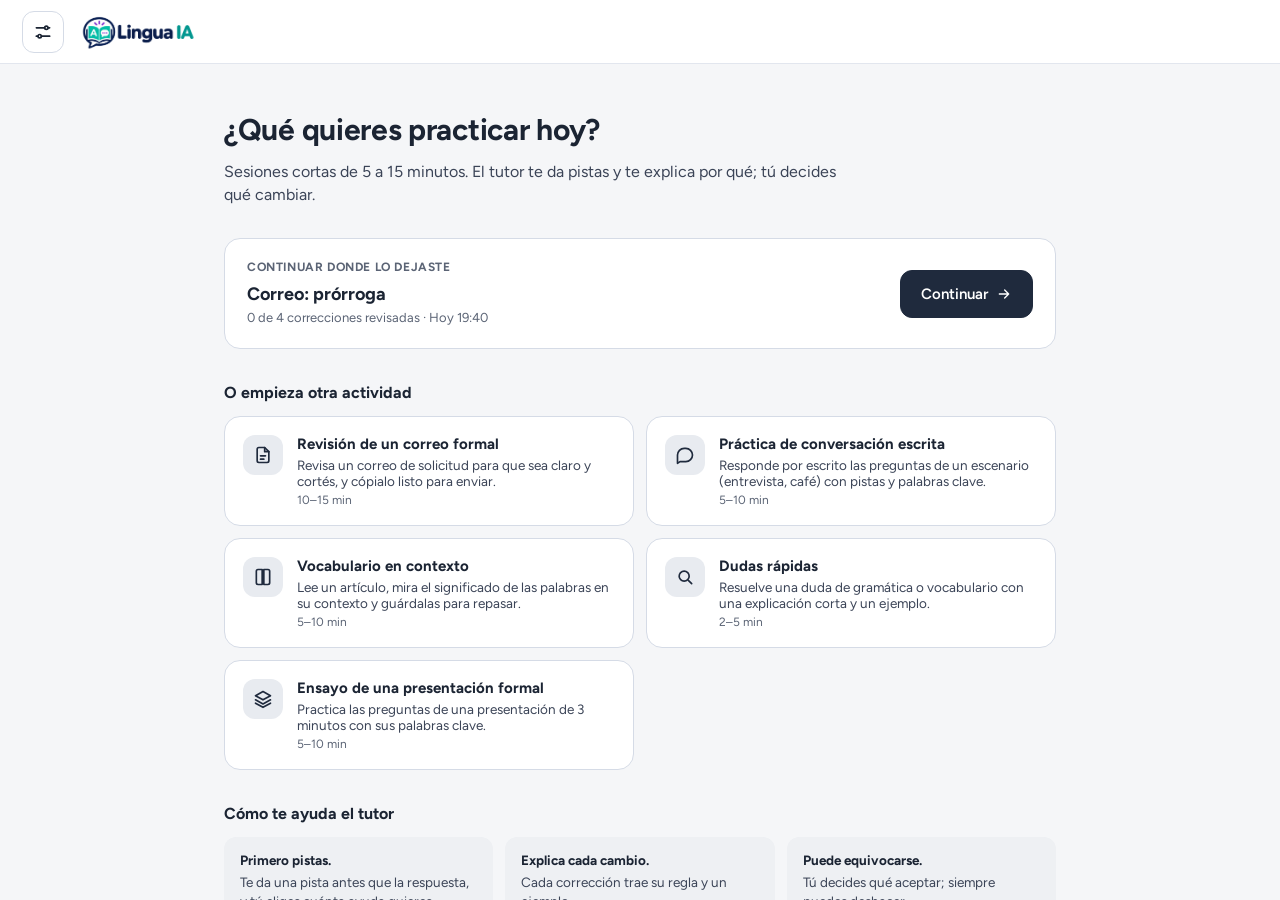
==== commit 20f818c6: "Rediseño de la interfaz: inicio, tareas renombradas y guardado de datos - Pantalla de inicio con "Co" ====
--- a/index.html
+++ b/index.html
@@ -14,21 +14,22 @@
 
         <!-- ============ HEADER ============ -->
         <header class="app-header">
-            <button class="icon-btn" data-action="open-drawer" aria-label="Menú: selector de tareas y modos" title="Selector de tareas">
-                <svg width="20" height="20" viewBox="0 0 24 24" fill="none" stroke="currentColor" stroke-width="2" stroke-linecap="round"><path d="M4 7h16M4 12h16M4 17h16"/></svg>
+            <button class="chats-toggle" data-action="toggle-history" aria-controls="history-drawer" aria-label="Chats recientes">
+                <svg width="18" height="18" viewBox="0 0 24 24" fill="none" stroke="currentColor" stroke-width="2" stroke-linecap="round" stroke-linejoin="round" aria-hidden="true"><path d="M21 12a8 8 0 01-8 8H6l-3 2V12a8 8 0 018-8h2a8 8 0 018 8z"/></svg>
+                <span>Chats</span>
             </button>
             <button class="icon-btn" data-action="open-settings" aria-label="Temas y configuración general" title="Configuración">
                 <svg width="20" height="20" viewBox="0 0 24 24" fill="none" stroke="currentColor" stroke-width="2" stroke-linecap="round"><path d="M4 7h10M18 7h2M4 17h2M10 17h10"/><circle cx="16" cy="7" r="2"/><circle cx="8" cy="17" r="2"/></svg>
             </button>
-            <div class="brand-lockup" aria-label="Lingua IA" title="Lingua IA">
-                <img src="images/lingua-ia-logo.png" alt="Lingua IA">
-            </div>
+            <button class="brand-lockup" data-action="go-home" aria-label="Lingua IA: ir al inicio">
+                <img src="images/lingua-ia-logo.png" alt="">
+            </button>
             <span class="header-divider" aria-hidden="true"></span>
 
             <nav class="mode-nav" id="mode-nav" aria-label="Modos de práctica">
-                <button class="mode-pill" data-action="set-mode" data-mode="conversation">Conversación</button>
-                <button class="mode-pill" data-action="set-mode" data-mode="lessons">Lecciones y repaso</button>
-                <button class="mode-pill is-active" data-action="set-mode" data-mode="writing" aria-current="true">Redacción asistida</button>
+                <button class="mode-pill" data-action="set-mode" data-mode="conversation">Práctica de conversación</button>
+                <button class="mode-pill" data-action="set-mode" data-mode="lessons">Vocabulario en contexto</button>
+                <button class="mode-pill is-active" data-action="set-mode" data-mode="writing" aria-current="true">Revisión de correo</button>
                 <button class="mode-pill" data-action="set-mode" data-mode="questions">Dudas rápidas</button>
             </nav>
 
@@ -36,7 +37,7 @@
 
             <span class="demo-badge"><span class="demo-dot"></span>Demo mocking</span>
 
-            <button class="suggestion-btn" id="suggestions-btn" data-action="toggle-suggestions" aria-expanded="false" aria-controls="suggestions-popover" aria-label="Sugerencias para este paso" title="Sugerencias para este paso">
+            <button class="suggestion-btn" id="suggestions-btn" data-action="toggle-suggestions" aria-expanded="false" aria-controls="suggestions-popover">
                 <svg width="18" height="18" viewBox="0 0 24 24" fill="none" stroke="currentColor" stroke-width="2" stroke-linecap="round" stroke-linejoin="round"><path d="M9 18h6M10 21h4M12 3a6 6 0 00-3.5 10.9c.6.5 1 1.2 1 2.1h5c0-.9.4-1.6 1-2.1A6 6 0 0012 3z"/></svg>
                 <span>Ayuda para este paso</span>
             </button>
@@ -44,57 +45,52 @@
             <div class="popover" id="suggestions-popover" hidden></div>
         </header>
 
+        <!-- ============ INICIO ============ -->
+        <section class="home" id="home" aria-labelledby="home-title"></section>
+
         <!-- ============ WORKSPACE ============ -->
         <div class="workspace">
+            <nav class="chat-rail" id="chat-rail" aria-label="Navegación de chats"></nav>
             <main class="chat-column">
                 <div class="stagebar" id="stagebar"></div>
+                <div class="goal-strip" id="goal-strip"></div>
                 <div class="branch-ribbon" id="branch-ribbon" hidden></div>
 
                 <div class="chat-scroll" id="chat-scroll">
-                    <div class="chat-messages" id="chat-messages" aria-live="polite"></div>
+                    <div class="chat-messages" id="chat-messages"></div>
                 </div>
 
                 <div class="side-query" id="side-query" hidden></div>
 
                 <div class="composer">
-                    <div class="help-levels" id="help-levels" role="group" aria-label="Nivel de ayuda"></div>
                     <form class="composer-box" id="chat-form">
                         <label class="sr-only" for="chat-input">Escribe tu mensaje</label>
                         <textarea id="chat-input" rows="1" placeholder="Pregunta algo sobre tu texto o escribe otra frase…"></textarea>
-                        <button type="button" class="round-btn" id="mic-btn" data-action="toggle-mic" aria-label="Hablar en vez de escribir" aria-pressed="false" title="Grabar voz (mock)">
-                            <svg width="20" height="20" viewBox="0 0 24 24" fill="none" stroke="currentColor" stroke-width="2" stroke-linecap="round" stroke-linejoin="round"><rect x="9" y="3" width="6" height="11" rx="3"/><path d="M5 11a7 7 0 0014 0M12 18v3"/></svg>
-                        </button>
                         <button type="submit" class="round-btn primary" id="send-btn" aria-label="Enviar mensaje" title="Enviar">
                             <svg width="20" height="20" viewBox="0 0 24 24" fill="none" stroke="currentColor" stroke-width="2.4" stroke-linecap="round" stroke-linejoin="round"><path d="M5 12h14M13 6l6 6-6 6"/></svg>
                         </button>
                     </form>
-                    <div class="composer-hint">
-                        <span>Enter envía · Shift + Enter salto de línea</span>
-                        <span id="composer-mode-hint">Modo: Redacción asistida</span>
-                    </div>
+                    <p class="composer-hint">La IA puede equivocarse: revisa sus sugerencias.</p>
                 </div>
             </main>
 
-            <aside class="side-panel" aria-label="Panel de apoyo">
+            <aside class="side-panel" id="side-panel" aria-label="Panel de apoyo">
+                <button type="button" class="sheet-close" data-action="close-sheet">Cerrar panel de apoyo</button>
                 <div class="aside-tabs" id="aside-tabs" role="tablist"></div>
                 <div class="aside-content" id="aside-content"></div>
                 <div class="aside-footer" id="aside-footer"></div>
             </aside>
         </div>
-
-        <!-- ============ FOOTER ============ -->
-        <footer class="recent-footer" id="recent-footer" aria-label="Chats recientes"></footer>
     </div>
 
     <!-- Overlays -->
-    <div class="drawer-overlay" id="drawer-overlay" data-action="close-drawer" hidden></div>
-    <aside class="drawer" id="drawer" hidden aria-label="Selector de tareas"></aside>
     <div class="history-overlay" id="history-overlay" data-action="close-history" hidden></div>
     <aside class="history-drawer" id="history-drawer" hidden aria-label="Chats recientes organizados por tarea"></aside>
     <div class="modal-overlay" id="modal-overlay" hidden>
         <div class="modal" role="dialog" aria-modal="true" aria-labelledby="modal-title" id="modal"></div>
     </div>
-    <div class="toast" id="toast" role="status" hidden></div>
+    <div class="toast" id="toast" hidden></div>
+    <div class="sheet-overlay" id="sheet-overlay" data-action="close-sheet"></div>
     <div class="sr-only" id="live-region" aria-live="polite"></div>
 
     <script src="js/icons.js"></script>
--- a/css/style.css
+++ b/css/style.css
@@ -5,32 +5,45 @@
 
 /* ---------- Tokens ---------- */
 :root {
-    --bg: #F4F6FA;
+    /* Paleta A · Tinta: el color se reserva para lo que significa algo.
+       Contraste y distinción con daltonismo verificados (ver revision-interfaz.md, cuarta ronda). */
+    --bg: #F5F6F8;
     --text: #1B2433;
     --text-2: #3B4457;
     --text-3: #5B6475;
-    --muted: #8A94A6;
-    --teal: #0F766E;
-    --teal-dark: #0B5F58;
-    --teal-soft: #E0F2EF;
-    --teal-soft-2: #E9F5F3;
+    --muted: #5F6B7E;
+    /* Acción principal y estados de interfaz */
+    --accent: #1F2A3D;
+    --accent-dark: #141B2A;
+    --accent-soft: #E8EBF0;
+    --accent-soft-2: #F3F4F7;
+    --accent-border: #D3D8E0;
     --border: #E2E6EE;
     --border-2: #D5DBE6;
     --border-3: #C5CDDB;
     --surface: #FFFFFF;
-    --surface-2: #EEF1F6;
-    --surface-3: #FBFCFE;
+    --surface-2: #EEF0F3;
+    --surface-3: #FBFCFD;
+    /* Categorías de corrección (derivadas de Okabe-Ito; marca ≥ 3:1, texto ≥ 4,5:1) */
+    --cat-grammar: #7A4300;
+    --cat-grammar-mark: #C26A00;
+    --cat-grammar-soft: #FDF0DC;
+    --cat-vocab: #1F5FBF;
+    --cat-vocab-mark: #1F5FBF;
+    --cat-vocab-soft: #E8EFFB;
+    --cat-tone: #8A3A73;
+    --cat-tone-mark: #A8508A;
+    --cat-tone-soft: #F7E6F1;
+    --cat-clarity: #005E44;
+    --cat-clarity-mark: #00805C;
+    --cat-clarity-soft: #DDF3EC;
+    /* Rojo solo para errores del sistema y ejemplos incorrectos (Johnson cap. 5) */
     --red-soft: #FBEAEA;
     --red: #A32B2B;
-    --red-2: #C23B3B;
-    --blue-soft: #EAF2FB;
-    --blue: #2B6CB0;
-    --purple-soft: #EFE7FB;
-    --purple: #5B34A6;
-    --yellow-soft: #FFF1D6;
-    --yellow: #B7791F;
-    --green-soft: #E0F2EF;
-    --green: #0F766E;
+    --red-2: #B42318;
+    /* Avisos de la vista de proceso */
+    --warn: var(--warn);
+    --warn-soft: #FFF1D6;
     --radius: 16px;
     --radius-md: 12px;
     --radius-sm: 10px;
@@ -50,7 +63,7 @@
     display: flex;
     align-items: center;
     justify-content: center;
-    background: #E7EBF2;
+    background: #E9ECF0;
     color: var(--text);
     font-family: 'Figtree', system-ui, -apple-system, sans-serif;
     line-height: 1.45;
@@ -171,8 +184,8 @@
 }
 .mode-pill:hover { background: #E5EAF2; }
 .mode-pill.is-active {
-    background: var(--teal);
-    border-color: var(--teal);
+    background: var(--accent);
+    border-color: var(--accent);
     color: #fff;
     font-weight: 700;
 }
@@ -186,9 +199,9 @@
     height: 28px;
     padding: 0 10px;
     border-radius: 14px;
-    background: var(--yellow-soft);
-    color: #8A5A0B;
-    font-size: 11.5px;
+    background: var(--warn-soft);
+    color: var(--warn);
+    font-size: 12px;
     font-weight: 700;
     white-space: nowrap;
 }
@@ -213,7 +226,7 @@
     white-space: nowrap;
 }
 .suggestion-btn:hover { background: var(--surface-2); }
-.suggestion-btn svg { color: var(--teal); }
+.suggestion-btn svg { color: var(--accent); }
 
 /* Popover */
 .popover {
@@ -248,13 +261,13 @@
     border: 1px solid var(--border);
 }
 .suggestion-item strong { display: block; font-size: 12.5px; }
-.suggestion-item p { font-size: 11.5px; color: var(--text-3); line-height: 1.35; margin-top: 2px; }
+.suggestion-item p { font-size: 12px; color: var(--text-3); line-height: 1.35; margin-top: 2px; }
 .suggestion-icon {
     width: 26px; height: 26px; flex: none;
     border-radius: 8px;
     display: grid; place-items: center;
-    background: var(--teal-soft);
-    color: var(--teal-dark);
+    background: var(--accent-soft);
+    color: var(--accent-dark);
 }
 
 /* ============================================================
@@ -314,24 +327,24 @@
     white-space: nowrap;
 }
 .stage-dot {
-    width: 22px;
-    height: 22px;
+    width: 24px;
+    height: 24px;
     flex: none;
     border-radius: 50%;
     display: grid;
     place-items: center;
     background: var(--border);
     color: var(--text-3);
-    font-size: 10.5px;
+    font-size: 12px;
     font-weight: 700;
 }
-.stage.is-done { color: var(--teal-dark); }
-.stage.is-done .stage-dot { background: var(--teal); color: #fff; }
+.stage.is-done { color: var(--accent-dark); }
+.stage.is-done .stage-dot { background: var(--accent); color: #fff; }
 .stage.is-active { color: var(--text); font-weight: 700; }
 .stage.is-active .stage-dot {
     background: #fff;
-    color: var(--teal-dark);
-    border: 2px solid var(--teal);
+    color: var(--accent-dark);
+    border: 2px solid var(--accent);
 }
 .stage-line {
     width: 14px;
@@ -339,7 +352,7 @@
     background: var(--border-2);
     flex: none;
 }
-.stage.is-done + .stage-line { background: var(--teal); }
+.stage.is-done + .stage-line { background: var(--accent); }
 
 .stage-actions {
     display: flex;
@@ -365,20 +378,20 @@
     border-radius: 7px;
     background: transparent;
     color: var(--text-3);
-    font-size: 10.5px;
+    font-size: 12px;
     font-weight: 600;
     white-space: nowrap;
 }
 .workflow-toggle button.is-active {
     background: #fff;
-    color: var(--teal-dark);
+    color: var(--accent-dark);
     box-shadow: 0 1px 4px rgba(27, 36, 51, 0.10);
 }
 
 .stage-link {
     border: 0;
     background: transparent;
-    color: var(--teal-dark);
+    color: var(--accent-dark);
     font-size: 12px;
     font-weight: 600;
     text-decoration: underline;
@@ -392,51 +405,51 @@
     border-radius: 9px;
     background: #fff;
     color: var(--text);
-    font-size: 11.5px;
+    font-size: 12px;
     font-weight: 600;
     display: inline-flex;
     align-items: center;
     gap: 5px;
     white-space: nowrap;
 }
-.stage-btn:hover { border-color: var(--teal); color: var(--teal-dark); }
+.stage-btn:hover { border-color: var(--accent); color: var(--accent-dark); }
 .stage-icon {
     width: 30px; height: 30px;
     border: 1px solid var(--border-2);
     border-radius: 9px;
     background: #fff;
-    color: var(--teal-dark);
+    color: var(--accent-dark);
     display: grid; place-items: center;
 }
 
 /* ---------- Branch ribbon ---------- */
 .branch-ribbon {
-    height: 30px;
+    height: 34px;
     flex: none;
     display: flex;
     align-items: center;
     gap: 6px;
     padding: 0 4px;
     margin-bottom: 4px;
-    font-size: 11px;
+    font-size: 12px;
 }
 .ribbon-label {
     display: inline-flex; align-items: center; gap: 4px;
     color: var(--text-3); font-weight: 700;
 }
 .branch-chip {
-    height: 24px;
+    height: 28px;
     padding: 0 9px;
     border-radius: 12px;
     border: 1px solid var(--border-2);
     background: #fff;
     color: var(--text-2);
-    font-size: 11px;
+    font-size: 12px;
     font-weight: 600;
 }
-.branch-chip.is-active { background: var(--teal); border-color: var(--teal); color: #fff; }
-.branch-chip.add { border-style: dashed; color: var(--teal-dark); }
-.ribbon-note { margin-left: auto; color: var(--muted); font-size: 10px; white-space: nowrap; }
+.branch-chip.is-active { background: var(--accent); border-color: var(--accent); color: #fff; }
+.branch-chip.add { border-style: dashed; color: var(--accent-dark); }
+.ribbon-note { margin-left: auto; color: var(--muted); font-size: 12px; white-space: nowrap; }
 
 /* ============================================================
    CHAT
@@ -480,7 +493,7 @@
     border: 1px solid var(--border);
 }
 .bubble-label {
-    font-size: 10.5px;
+    font-size: 12px;
     font-weight: 700;
     letter-spacing: 0.06em;
     color: var(--text-3);
@@ -490,13 +503,13 @@
 
 .chip-row { display: flex; flex-wrap: wrap; gap: 6px; margin-top: 9px; }
 .chip {
-    height: 25px;
+    height: 28px;
     padding: 0 9px;
     border-radius: 13px;
     border: 1px solid transparent;
     background: var(--surface-2);
     color: var(--text-2);
-    font-size: 11.5px;
+    font-size: 12px;
     font-weight: 500;
     display: inline-flex;
     align-items: center;
@@ -504,11 +517,11 @@
     white-space: nowrap;
 }
 button.chip:hover { background: #E4EAF2; }
-.chip svg { color: var(--teal); }
-.chip.grammar { background: var(--red-soft); color: var(--red); }
-.chip.vocab { background: var(--blue-soft); color: var(--blue); }
-.chip.tone { background: var(--purple-soft); color: var(--purple); }
-.chip.clarity { background: var(--yellow-soft); color: #8A5A0B; }
+.chip svg { color: var(--accent); }
+.chip.grammar { background: var(--cat-grammar-soft); color: var(--cat-grammar); }
+.chip.vocab { background: var(--cat-vocab-soft); color: var(--cat-vocab); }
+.chip.tone { background: var(--cat-tone-soft); color: var(--cat-tone); }
+.chip.clarity { background: var(--cat-clarity-soft); color: var(--cat-clarity); }
 .chip.grammar svg, .chip.vocab svg, .chip.tone svg, .chip.clarity svg { color: currentColor; }
 
 .typing-dots { display: flex; gap: 4px; padding: 4px 0; }
@@ -546,21 +559,21 @@
     align-self: flex-start;
     padding: 2px 6px;
     border-radius: 5px;
-    background: var(--teal-soft);
-    color: var(--teal-dark);
-    font-size: 9px;
+    background: var(--accent-soft);
+    color: var(--accent-dark);
+    font-size: 12px;
     font-weight: 700;
     letter-spacing: 0.035em;
     text-transform: uppercase;
     white-space: nowrap;
 }
-.paper-tag.strong { background: var(--teal-soft-2); border: 1px solid #CBE7E2; }
+.paper-tag.strong { background: var(--accent-soft-2); border: 1px solid var(--accent-border); }
 
 .text-btn {
     border: 0;
     background: transparent;
-    color: var(--teal-dark);
-    font-size: 11.5px;
+    color: var(--accent-dark);
+    font-size: 12px;
     font-weight: 600;
     padding: 0;
     display: inline-flex;
@@ -571,10 +584,10 @@
 .text-btn:hover { text-decoration: underline; }
 .text-btn.mt-8 { margin-top: 8px; }
 
-.muted-text { color: var(--text-3); font-size: 11.5px; line-height: 1.4; }
+.muted-text { color: var(--text-3); font-size: 12px; line-height: 1.4; }
 .italic { font-style: italic; }
-.mono { font-family: ui-monospace, SFMono-Regular, Menlo, monospace; font-size: 11px; }
-.small { font-size: 10.5px; }
+.mono { font-family: ui-monospace, SFMono-Regular, Menlo, monospace; font-size: 12px; }
+.small { font-size: 12px; }
 
 /* ============================================================
    MAPA DE REVISIÓN (WaitGPT)
@@ -610,7 +623,7 @@
 .graph-node:hover { transform: translateY(-2px); box-shadow: 0 8px 18px rgba(27, 36, 51, 0.08); border-color: var(--border-3); }
 .graph-node.status-warning { border-color: #E9D2A8; background: #FFFCF5; }
 .graph-node.status-error { border-color: #E7B9B9; background: #FFFAFA; }
-.graph-node.is-playing { border-color: var(--teal); box-shadow: 0 0 0 3px rgba(15, 118, 110, 0.16); }
+.graph-node.is-playing { border-color: var(--accent); box-shadow: 0 0 0 3px rgba(31, 42, 61, 0.16); }
 
 .graph-node-top { display: flex; align-items: center; justify-content: space-between; }
 .graph-icon {
@@ -618,17 +631,17 @@
     display: grid; place-items: center;
     background: var(--surface-2); color: var(--text-2);
 }
-.status-warning .graph-icon { background: var(--yellow-soft); color: var(--yellow); }
+.status-warning .graph-icon { background: var(--warn-soft); color: var(--warn); }
 .status-error .graph-icon { background: var(--red-soft); color: var(--red); }
-.status-ok .graph-icon { background: var(--teal-soft); color: var(--teal-dark); }
+.status-ok .graph-icon { background: var(--accent-soft); color: var(--accent-dark); }
 .graph-status {
-    font-size: 8.5px; font-weight: 700; text-transform: uppercase;
+    font-size: 12px; font-weight: 700; text-transform: uppercase;
     color: var(--muted);
 }
-.status-warning .graph-status { color: var(--yellow); }
+.status-warning .graph-status { color: var(--warn); }
 .status-error .graph-status { color: var(--red); }
-.status-ok .graph-status { color: var(--teal-dark); }
-.graph-title { font-size: 11.5px; font-weight: 700; color: var(--text); }
+.status-ok .graph-status { color: var(--accent-dark); }
+.graph-title { font-size: 12px; font-weight: 700; color: var(--text); }
 .table-glyph {
     display: grid;
     grid-template-columns: repeat(4, 1fr);
@@ -641,7 +654,7 @@
 .glyph-cell.is-error { background: #E7ADAD; }
 .glyph-cell.is-muted { background: #E8ECF3; }
 .graph-arrow { color: var(--border-3); flex: none; }
-.graph-caption { font-size: 10.5px; color: var(--muted); margin-top: 7px; }
+.graph-caption { font-size: 12px; color: var(--muted); margin-top: 7px; }
 
 /* ---------- Vista por datos (Gu et al.) ---------- */
 .data-view-card {
@@ -651,13 +664,13 @@
     padding: 13px 15px;
 }
 .mini-table-wrap { overflow-x: auto; margin-top: 9px; }
-.mini-table { width: 100%; border-collapse: collapse; font-size: 11.5px; }
+.mini-table { width: 100%; border-collapse: collapse; font-size: 12px; }
 .mini-table th {
-    text-align: left; font-size: 9.5px; text-transform: uppercase; letter-spacing: 0.05em;
+    text-align: left; font-size: 12px; text-transform: uppercase; letter-spacing: 0.05em;
     color: var(--text-3); padding: 6px 8px; border-bottom: 1px solid var(--border);
 }
 .mini-table td { padding: 7px 8px; border-bottom: 1px solid var(--border); color: var(--text-2); }
-.mini-table tr.accepted td { background: #F4FBF9; }
+.mini-table tr.accepted td { background: var(--accent-soft-2); }
 .mini-table tr.rejected td { background: #FFF8F8; }
 
 /* ============================================================
@@ -673,26 +686,26 @@
     transition: border-color 0.16s, box-shadow 0.16s;
 }
 .correction-card:hover { border-color: var(--border-2); }
-.correction-card.is-highlighted { border-color: var(--teal); box-shadow: 0 0 0 3px rgba(15, 118, 110, 0.13); }
-.correction-card.status-accepted { border-left: 4px solid var(--teal); }
+.correction-card.is-highlighted { border-color: var(--accent); box-shadow: 0 0 0 3px rgba(31, 42, 61, 0.13); }
+.correction-card.status-accepted { border-left: 4px solid var(--accent); }
 .correction-card.status-rejected { border-left: 4px solid var(--border-3); }
 
 .correction-head { display: flex; align-items: center; justify-content: space-between; gap: 8px; }
 .badge-row { display: flex; align-items: center; gap: 6px; flex-wrap: wrap; }
-.correction-count { font-size: 11px; color: var(--text-3); white-space: nowrap; }
+.correction-count { font-size: 12px; color: var(--text-3); white-space: nowrap; }
 
 .type-badge {
     display: inline-flex; align-items: center;
-    height: 22px; padding: 0 9px;
+    height: 26px; padding: 0 9px;
     border-radius: 11px;
-    font-size: 10.5px; font-weight: 700;
+    font-size: 12px; font-weight: 700;
     background: var(--surface-2); color: var(--text-2);
     white-space: nowrap;
 }
-.type-badge.grammar { background: var(--red-soft); color: var(--red); }
-.type-badge.vocab { background: var(--blue-soft); color: var(--blue); }
-.type-badge.tone { background: var(--purple-soft); color: var(--purple); }
-.type-badge.clarity { background: var(--yellow-soft); color: #8A5A0B; }
+.type-badge.grammar { background: var(--cat-grammar-soft); color: var(--cat-grammar); }
+.type-badge.vocab { background: var(--cat-vocab-soft); color: var(--cat-vocab); }
+.type-badge.tone { background: var(--cat-tone-soft); color: var(--cat-tone); }
+.type-badge.clarity { background: var(--cat-clarity-soft); color: var(--cat-clarity); }
 
 .correction-title-row {
     display: flex; align-items: center; justify-content: space-between;
@@ -701,17 +714,17 @@
 .correction-title-row h4 { font-size: 15px; font-weight: 700; }
 .status-pill {
     display: inline-flex; align-items: center;
-    height: 21px; padding: 0 8px;
+    height: 24px; padding: 0 8px;
     border-radius: 11px;
-    font-size: 9.5px; font-weight: 700;
+    font-size: 12px; font-weight: 700;
     text-transform: uppercase; letter-spacing: 0.03em;
     background: var(--surface-2); color: var(--text-3);
     white-space: nowrap;
 }
 .status-pill.pending { background: var(--surface-2); color: var(--text-3); }
-.status-pill.accepted, .status-pill.ok { background: var(--teal-soft); color: var(--teal-dark); }
-.status-pill.rejected { background: var(--red-soft); color: var(--red); }
-.status-pill.warning { background: var(--yellow-soft); color: #8A5A0B; }
+.status-pill.accepted, .status-pill.ok { background: var(--accent-soft); color: var(--accent-dark); }
+.status-pill.rejected { background: var(--surface-2); color: var(--text-2); }
+.status-pill.warning { background: var(--warn-soft); color: var(--warn); }
 .status-pill.error { background: var(--red-soft); color: var(--red); }
 
 .diff-line {
@@ -720,13 +733,13 @@
 }
 .diff-before {
     padding: 2px 7px; border-radius: 5px;
-    background: var(--red-soft); color: var(--text);
-    text-decoration: line-through; text-decoration-color: var(--red-2);
+    background: var(--surface-2); color: var(--text-2);
+    text-decoration: line-through; text-decoration-color: var(--text-3);
 }
 .diff-arrow { color: var(--text-3); }
 .diff-after {
     padding: 2px 7px; border-radius: 5px;
-    background: var(--teal-soft); color: var(--teal-dark);
+    background: var(--accent-soft); color: var(--accent-dark);
     font-weight: 700;
 }
 .hint-box {
@@ -741,23 +754,23 @@
 .why strong { color: var(--text); }
 .example-box {
     margin-top: 8px; padding: 8px 10px;
-    border-radius: 8px; background: var(--teal-soft-2);
-    font-size: 12px; color: var(--teal-dark);
+    border-radius: 8px; background: var(--accent-soft-2);
+    font-size: 12px; color: var(--accent-dark);
 }
 .example-label {
     display: inline-block; margin-right: 7px;
-    font-size: 9px; font-weight: 700; text-transform: uppercase; letter-spacing: 0.05em;
-    color: var(--teal);
+    font-size: 12px; font-weight: 700; text-transform: uppercase; letter-spacing: 0.05em;
+    color: var(--accent);
 }
 
 .woz-row { display: flex; flex-wrap: wrap; gap: 5px; margin-top: 10px; }
 .woz-chip {
     display: inline-flex; align-items: center; gap: 3px;
-    height: 21px; padding: 0 7px;
+    height: 24px; padding: 0 7px;
     border-radius: 6px;
     background: var(--surface-3);
     border: 1px dashed var(--border-2);
-    font-size: 9.5px; color: var(--text-3);
+    font-size: 12px; color: var(--text-3);
 }
 .woz-chip b { color: var(--text-2); font-weight: 700; }
 .woz-chip.subtle { border-style: solid; background: var(--surface-2); color: var(--muted); }
@@ -767,7 +780,7 @@
     margin-top: 12px; padding-top: 11px; border-top: 1px solid var(--border);
 }
 .actions-spacer { flex: 1; min-width: 4px; }
-.resolved-note { font-size: 11.5px; color: var(--text-3); }
+.resolved-note { font-size: 12px; color: var(--text-3); }
 
 /* ---------- Botones ---------- */
 .btn {
@@ -787,8 +800,8 @@
     transition: background 0.15s, border-color 0.15s, color 0.15s;
 }
 .btn:hover { background: var(--surface-2); }
-.btn-primary { background: var(--teal); border-color: var(--teal); color: #fff; }
-.btn-primary:hover { background: var(--teal-dark); border-color: var(--teal-dark); }
+.btn-primary { background: var(--accent); border-color: var(--accent); color: #fff; }
+.btn-primary:hover { background: var(--accent-dark); border-color: var(--accent-dark); }
 .btn-ghost { background: transparent; border-style: dashed; }
 .btn.full { width: 100%; }
 
@@ -802,16 +815,16 @@
 .progress-head { display: flex; align-items: center; justify-content: space-between; gap: 10px; }
 .progress-head > div { display: flex; align-items: center; gap: 8px; flex-wrap: wrap; }
 .progress-head strong { font-size: 13px; }
-.progress-count { font-size: 12px; font-weight: 700; color: var(--teal-dark); }
+.progress-count { font-size: 12px; font-weight: 700; color: var(--accent-dark); }
 .progress-bars { display: grid; grid-template-columns: repeat(4, 1fr); gap: 5px; margin-top: 9px; }
 .progress-seg { height: 7px; border-radius: 4px; background: var(--surface-2); }
-.progress-seg.accepted { background: var(--teal); }
+.progress-seg.accepted { background: var(--accent); }
 .progress-seg.rejected { background: var(--border-3); }
-.progress-foot { display: flex; align-items: center; justify-content: space-between; gap: 8px; margin-top: 8px; font-size: 10.5px; color: var(--text-3); }
+.progress-foot { display: flex; align-items: center; justify-content: space-between; gap: 8px; margin-top: 8px; font-size: 12px; color: var(--text-3); }
 
 .decomp-card {
-    background: linear-gradient(180deg, #F7FCFB 0%, #FFFFFF 100%);
-    border: 1px solid #CBE7E2;
+    background: linear-gradient(180deg, var(--accent-soft-2) 0%, #FFFFFF 100%);
+    border: 1px solid var(--accent-border);
     border-radius: 16px;
     padding: 14px 16px;
 }
@@ -821,17 +834,17 @@
     display: inline-flex; align-items: center; gap: 5px;
     padding: 5px 8px; border-radius: 8px;
     background: #fff; border: 1px solid var(--border-2);
-    font-size: 10.5px; color: var(--text-2);
-}
-.chain-task b { color: var(--teal-dark); }
-.chain-task.ok { border-color: #BFE3DD; background: var(--teal-soft-2); }
+    font-size: 12px; color: var(--text-2);
+}
+.chain-task b { color: var(--accent-dark); }
+.chain-task.ok { border-color: var(--accent-border); background: var(--accent-soft-2); }
 .chain-task.warning { border-color: #E9D2A8; background: #FFFCF5; }
 .relation-badge {
     display: inline-flex; align-items: center; justify-content: center;
-    height: 16px; padding: 0 5px;
+    height: 20px; padding: 0 5px;
     border-radius: 5px;
     background: var(--surface-2);
-    font-size: 8.5px; font-weight: 700; color: var(--text-3);
+    font-size: 12px; font-weight: 700; color: var(--text-3);
     letter-spacing: 0.03em;
 }
 .chain-arrow { color: var(--border-3); }
@@ -839,17 +852,17 @@
 
 .insight-card {
     display: flex; align-items: flex-start; gap: 10px;
-    background: var(--teal-soft-2);
-    border: 1px solid #CBE7E2;
+    background: var(--accent-soft-2);
+    border: 1px solid var(--accent-border);
     border-radius: 16px; padding: 12px 15px;
 }
 .insight-icon {
     width: 30px; height: 30px; flex: none;
-    border-radius: 9px; background: #fff; color: var(--teal-dark);
+    border-radius: 9px; background: #fff; color: var(--accent-dark);
     display: grid; place-items: center;
 }
 .insight-card strong { font-size: 13px; }
-.insight-card p { font-size: 11.5px; color: var(--text-2); margin-top: 3px; }
+.insight-card p { font-size: 12px; color: var(--text-2); margin-top: 3px; }
 .insight-card .text-btn { margin-left: auto; }
 
 /* ---------- Contexto de otros modos ---------- */
@@ -858,20 +871,20 @@
     height: 30px; padding: 0 11px;
     border-radius: 15px; border: 1px solid var(--border-2);
     background: #fff; color: var(--text-2);
-    font-size: 11.5px; font-weight: 600;
+    font-size: 12px; font-weight: 600;
     display: inline-flex; align-items: center; gap: 5px;
 }
-.scenario-chip.is-active { background: var(--teal); border-color: var(--teal); color: #fff; }
+.scenario-chip.is-active { background: var(--accent); border-color: var(--accent); color: #fff; }
 .scenario-chip.is-active svg { color: #fff; }
 .chat-context-note {
     display: flex; align-items: center; gap: 7px;
     padding: 8px 11px; border-radius: 10px;
     background: var(--surface-2); color: var(--text-2);
-    font-size: 11.5px;
+    font-size: 12px;
 }
 .context-copy { flex: 1; }
 .chat-context-note .text-btn { flex: none; }
-.chat-context-note svg { flex: none; color: var(--teal-dark); margin-top: 1px; }
+.chat-context-note svg { flex: none; color: var(--accent-dark); margin-top: 1px; }
 
 .reading-card {
     background: #fff; border: 1px solid var(--border);
@@ -880,15 +893,15 @@
 .reading-card p { font-size: 13px; line-height: 1.62; color: var(--text-2); margin-top: 8px; }
 .word-picker { display: flex; flex-wrap: wrap; gap: 5px; margin-top: 10px; }
 .word-chip {
-    height: 25px; padding: 0 9px; border-radius: 13px;
+    height: 28px; padding: 0 9px; border-radius: 13px;
     border: 1px solid var(--border-2); background: var(--surface-3);
-    font-size: 11px; color: var(--text-2);
-}
-.word-chip:hover { border-color: var(--teal); color: var(--teal-dark); }
-.word-chip.is-active { background: var(--teal); border-color: var(--teal); color: #fff; }
+    font-size: 12px; color: var(--text-2);
+}
+.word-chip:hover { border-color: var(--accent); color: var(--accent-dark); }
+.word-chip.is-active { background: var(--accent); border-color: var(--accent); color: #fff; }
 .inline-word-detail {
     margin-top: 10px; padding: 9px 11px; border-radius: 9px;
-    background: var(--teal-soft-2); color: var(--teal-dark); font-size: 12px;
+    background: var(--accent-soft-2); color: var(--accent-dark); font-size: 12px;
 }
 .word-detail-head {
     display: flex;
@@ -896,30 +909,30 @@
     justify-content: space-between;
     gap: 8px;
 }
-.word-detail-head strong { font-size: 13px; color: var(--teal-dark); }
-.word-detail-head span { color: var(--text-3); font-size: 9px; text-transform: uppercase; letter-spacing: .04em; }
+.word-detail-head strong { font-size: 13px; color: var(--accent-dark); }
+.word-detail-head span { color: var(--text-3); font-size: 12px; text-transform: uppercase; letter-spacing: .04em; }
 .inline-word-detail p { margin-top: 6px; color: var(--text-2); line-height: 1.42; }
 .word-example,
 .word-extra-example {
     margin-top: 7px;
     padding: 7px 8px;
     border-radius: 7px;
-    font-size: 11px;
+    font-size: 12px;
     line-height: 1.4;
 }
-.word-example { background: #fff; border: 1px solid #CBE7E2; color: var(--teal-dark); }
-.word-extra-example { background: rgba(255,255,255,.62); border: 1px dashed #B7DCD5; color: var(--text-2); }
+.word-example { background: #fff; border: 1px solid var(--accent-border); color: var(--accent-dark); }
+.word-extra-example { background: rgba(255,255,255,.62); border: 1px dashed var(--accent-border); color: var(--text-2); }
 .word-example span,
 .word-extra-example span {
     display: block;
     margin-bottom: 2px;
-    color: var(--teal);
-    font-size: 8px;
+    color: var(--accent);
+    font-size: 12px;
     font-weight: 700;
     text-transform: uppercase;
     letter-spacing: .04em;
 }
-.word-use { font-size: 11px; }
+.word-use { font-size: 12px; }
 .word-detail-actions { display: flex; flex-wrap: wrap; gap: 6px; margin-top: 8px; }
 .word-detail-actions .btn { margin-top: 0; }
 .reading-prompt-card {
@@ -932,13 +945,13 @@
     background: var(--surface-3);
 }
 .reading-prompt-card h4 { font-size: 13px; }
-.reading-prompt-card p { margin-top: 3px; color: var(--text-3); font-size: 11px; line-height: 1.4; }
+.reading-prompt-card p { margin-top: 3px; color: var(--text-3); font-size: 12px; line-height: 1.4; }
 .prompt-example {
     padding: 8px 9px;
     border-radius: 8px;
     background: #fff;
     color: var(--text-2);
-    font-size: 11px;
+    font-size: 12px;
     line-height: 1.42;
 }
 .reading-prompt-card .btn { align-self: flex-start; }
@@ -959,12 +972,12 @@
 }
 .guide-num {
     width: 20px; height: 20px; flex: none; border-radius: 50%;
-    background: var(--teal-soft); color: var(--teal-dark);
-    font-size: 10px; font-weight: 700;
+    background: var(--accent-soft); color: var(--accent-dark);
+    font-size: 12px; font-weight: 700;
     display: grid; place-items: center;
 }
-.guide-step strong { display: block; font-size: 11px; }
-.guide-step p { font-size: 10px; color: var(--text-3); line-height: 1.35; margin-top: 1px; }
+.guide-step strong { display: block; font-size: 12px; }
+.guide-step p { font-size: 12px; color: var(--text-3); line-height: 1.35; margin-top: 1px; }
 .guide-papers { display: flex; flex-wrap: wrap; gap: 4px; margin-top: 9px; padding-top: 9px; border-top: 1px solid var(--border); }
 
 /* ============================================================
@@ -977,23 +990,15 @@
     flex-direction: column;
     gap: 8px;
 }
-.help-levels {
-    display: flex;
-    align-items: center;
-    gap: 6px;
-    overflow-x: auto;
-    scrollbar-width: none;
-}
-.help-levels::-webkit-scrollbar { display: none; }
 .help-label { font-size: 12px; font-weight: 600; color: var(--text-3); white-space: nowrap; }
 .help-pill {
-    height: 28px;
+    height: 36px;
     padding: 0 11px;
     border-radius: 14px;
     border: 1px solid var(--border-2);
     background: #fff;
     color: var(--text);
-    font-size: 11.5px;
+    font-size: 12px;
     font-weight: 600;
     white-space: nowrap;
 }
@@ -1012,8 +1017,8 @@
     transition: border-color 0.16s, box-shadow 0.16s;
 }
 .composer-box:focus-within {
-    border-color: var(--teal);
-    box-shadow: 0 0 0 3px rgba(15, 118, 110, 0.10);
+    border-color: var(--accent);
+    box-shadow: 0 0 0 3px rgba(31, 42, 61, 0.10);
 }
 .composer-box textarea {
     flex: 1;
@@ -1041,24 +1046,14 @@
     transition: background 0.16s, color 0.16s, border-color 0.16s;
 }
 .round-btn:hover { background: var(--surface-2); }
-.round-btn.primary { background: var(--teal); border-color: var(--teal); color: #fff; }
-.round-btn.primary:hover { background: var(--teal-dark); }
-.round-btn.is-recording {
-    background: var(--red-soft);
-    border-color: var(--red-2);
-    color: var(--red);
-    animation: pulse 1.2s infinite;
-}
-@keyframes pulse {
-    0%, 100% { box-shadow: 0 0 0 0 rgba(194, 59, 59, 0.22); }
-    50% { box-shadow: 0 0 0 5px rgba(194, 59, 59, 0.10); }
-}
+.round-btn.primary { background: var(--accent); border-color: var(--accent); color: #fff; }
+.round-btn.primary:hover { background: var(--accent-dark); }
 .composer-hint {
     display: flex;
     justify-content: space-between;
     gap: 10px;
     padding: 0 3px;
-    font-size: 10.5px;
+    font-size: 12px;
     color: var(--muted);
 }
 
@@ -1083,7 +1078,7 @@
     border: 1px solid var(--border-2); border-radius: 9px;
     background: #fff; font-size: 12px; color: var(--text);
 }
-.side-form input:focus { outline: 0; border-color: var(--teal); }
+.side-form input:focus { outline: 0; border-color: var(--accent); }
 .side-answer {
     margin-top: 9px; padding: 9px 11px;
     border-radius: 9px; background: #fff; border: 1px solid var(--border);
@@ -1125,7 +1120,7 @@
     border-radius: 9px;
     background: transparent;
     color: var(--text-2);
-    font-size: 11.5px;
+    font-size: 12px;
     font-weight: 600;
     white-space: nowrap;
 }
@@ -1138,8 +1133,8 @@
 .tab-count {
     display: inline-grid; place-items: center;
     min-width: 15px; height: 15px; padding: 0 3px;
-    border-radius: 8px; background: var(--teal-soft);
-    color: var(--teal-dark); font-size: 9px; font-weight: 700;
+    border-radius: 8px; background: var(--accent-soft);
+    color: var(--accent-dark); font-size: 12px; font-weight: 700;
 }
 
 .aside-content {
@@ -1158,13 +1153,13 @@
 
 .panel-head { display: flex; align-items: flex-start; justify-content: space-between; gap: 8px; }
 .panel-head h3 { font-size: 14.5px; font-weight: 700; }
-.panel-head p { font-size: 11px; color: var(--text-3); margin-top: 2px; }
+.panel-head p { font-size: 12px; color: var(--text-3); margin-top: 2px; }
 .panel-note {
     padding: 9px 11px;
     border-radius: 10px;
     background: var(--surface-3);
     border: 1px solid var(--border);
-    font-size: 11px;
+    font-size: 12px;
     color: var(--text-3);
     line-height: 1.42;
 }
@@ -1177,7 +1172,7 @@
 .version-tab {
     flex: 1; height: 30px;
     border: 0; border-radius: 8px; background: transparent;
-    color: var(--text-3); font-size: 11px; font-weight: 600;
+    color: var(--text-3); font-size: 12px; font-weight: 600;
 }
 .version-tab.is-active { background: #fff; color: var(--text); font-weight: 700; box-shadow: 0 1px 3px rgba(27, 36, 51, 0.08); }
 
@@ -1194,30 +1189,30 @@
 .text-box p:last-child { margin-bottom: 0; }
 
 .hl { border-radius: 3px; padding: 0 2px; cursor: help; }
-.hl-grammar { text-decoration: underline wavy var(--red-2); text-underline-offset: 3px; font-weight: 600; }
-.hl-vocab { text-decoration: underline dotted var(--blue); text-decoration-thickness: 2px; text-underline-offset: 3px; }
-.hl-tone { background: var(--purple-soft); }
-.hl-clarity { background: var(--yellow-soft); }
-.hl.status-accepted { background: var(--teal-soft); text-decoration: none; }
+.hl-grammar { text-decoration: underline wavy var(--cat-grammar-mark); text-underline-offset: 3px; font-weight: 600; }
+.hl-vocab { text-decoration: underline dotted var(--cat-vocab-mark); text-decoration-thickness: 2px; text-underline-offset: 3px; }
+.hl-tone { background: var(--cat-tone-soft); text-decoration: underline dashed var(--cat-tone-mark); text-decoration-thickness: 2px; text-underline-offset: 3px; }
+.hl-clarity { background: var(--cat-clarity-soft); text-decoration: underline double var(--cat-clarity-mark); text-underline-offset: 3px; }
+.hl.status-accepted { background: var(--accent-soft); text-decoration: none; }
 .text-box.is-data-lens .hl.status-pending { background: #FFF6E5; }
 .text-box.is-data-lens .hl.status-pending::after {
-    content: '•'; color: var(--yellow); margin-left: 2px;
-}
-
-.legend { display: flex; flex-wrap: wrap; gap: 5px 10px; font-size: 9.5px; color: var(--text-3); }
+    content: '•'; color: var(--warn); margin-left: 2px;
+}
+
+.legend { display: flex; flex-wrap: wrap; gap: 5px 10px; font-size: 12px; color: var(--text-3); }
 .legend > span { display: inline-flex; align-items: center; gap: 4px; }
 .legend-mark { width: 11px; height: 5px; border-radius: 2px; }
-.legend-mark.grammar { background: var(--red-2); }
-.legend-mark.vocab { background: var(--blue); }
-.legend-mark.tone { background: var(--purple); }
-.legend-mark.clarity { background: #D9A441; }
+.legend-mark.grammar { background: var(--cat-grammar-mark); }
+.legend-mark.vocab { background: var(--cat-vocab-mark); }
+.legend-mark.tone { background: var(--cat-tone-mark); }
+.legend-mark.clarity { background: var(--cat-clarity-mark); }
 
 .lens-row {
     display: flex; align-items: center; justify-content: space-between; gap: 10px;
     padding: 8px 10px; border-radius: 10px; background: var(--surface-3); border: 1px solid var(--border);
 }
-.lens-row strong { font-size: 11.5px; }
-.lens-row .muted-text { font-size: 10px; }
+.lens-row strong { font-size: 12px; }
+.lens-row .muted-text { font-size: 12px; }
 .switch {
     width: 36px; height: 20px; flex: none;
     border: 0; border-radius: 10px; background: var(--border-2);
@@ -1228,15 +1223,15 @@
     background: #fff; box-shadow: 0 1px 3px rgba(0,0,0,.18);
     transition: transform 0.16s;
 }
-.switch.is-on { background: var(--teal); }
+.switch.is-on { background: var(--accent); }
 .switch.is-on span { transform: translateX(16px); }
 
 .coverage-box { padding: 9px 11px; border-radius: 10px; background: #fff; border: 1px solid var(--border); }
-.coverage-head { display: flex; align-items: center; justify-content: space-between; font-size: 11px; color: var(--text-2); }
-.coverage-head strong { color: var(--teal-dark); }
+.coverage-head { display: flex; align-items: center; justify-content: space-between; font-size: 12px; color: var(--text-2); }
+.coverage-head strong { color: var(--accent-dark); }
 .coverage-bar { height: 6px; border-radius: 3px; background: var(--surface-2); margin: 6px 0 5px; overflow: hidden; }
-.coverage-bar span { display: block; height: 6px; border-radius: 3px; background: var(--teal); }
-.coverage-box .muted-text { font-size: 9.5px; }
+.coverage-bar span { display: block; height: 6px; border-radius: 3px; background: var(--accent); }
+.coverage-box .muted-text { font-size: 12px; }
 
 .stack { display: flex; flex-direction: column; gap: 8px; }
 
@@ -1245,17 +1240,17 @@
     background: #fff; border: 1px solid var(--border);
 }
 .rule-card h4 { font-size: 12.5px; margin-top: 6px; }
-.rule-card p { font-size: 11px; color: var(--text-3); margin-top: 3px; line-height: 1.4; }
+.rule-card p { font-size: 12px; color: var(--text-3); margin-top: 3px; line-height: 1.4; }
 .rule-example {
     margin-top: 6px; padding: 6px 8px;
-    border-radius: 7px; font-size: 10.5px; line-height: 1.35;
+    border-radius: 7px; font-size: 12px; line-height: 1.35;
 }
 .rule-example span {
-    display: block; font-size: 8px; font-weight: 700; text-transform: uppercase; letter-spacing: 0.05em;
+    display: block; font-size: 12px; font-weight: 700; text-transform: uppercase; letter-spacing: 0.05em;
     margin-bottom: 1px;
 }
-.rule-example.good { background: var(--teal-soft-2); color: var(--teal-dark); }
-.rule-example.good span { color: var(--teal); }
+.rule-example.good { background: var(--accent-soft-2); color: var(--accent-dark); }
+.rule-example.good span { color: var(--accent); }
 .rule-example.bad { background: var(--red-soft); color: var(--red); }
 .rule-example.bad span { color: var(--red-2); }
 .rule-card .text-btn { margin-top: 7px; }
@@ -1267,36 +1262,36 @@
 }
 .criterion-icon {
     width: 24px; height: 24px; flex: none;
-    border-radius: 7px; background: var(--teal-soft); color: var(--teal-dark);
+    border-radius: 7px; background: var(--accent-soft); color: var(--accent-dark);
     display: grid; place-items: center;
 }
 .criterion-body { flex: 1; min-width: 0; display: flex; flex-direction: column; gap: 2px; }
-.criterion-label { font-size: 9px; font-weight: 700; text-transform: uppercase; letter-spacing: 0.05em; color: var(--muted); }
+.criterion-label { font-size: 12px; font-weight: 700; text-transform: uppercase; letter-spacing: 0.05em; color: var(--muted); }
 .criterion-body input {
     width: 100%; border: 0; border-bottom: 1px dashed var(--border-2);
-    background: transparent; padding: 2px 0; font-size: 11.5px; color: var(--text);
-}
-.criterion-body input:focus { outline: 0; border-bottom-color: var(--teal); }
+    background: transparent; padding: 2px 0; font-size: 12px; color: var(--text);
+}
+.criterion-body input:focus { outline: 0; border-bottom-color: var(--accent); }
 
 .plan-step {
     display: flex; align-items: center; gap: 7px;
     padding: 8px 9px; border-radius: 9px;
     background: #fff; border: 1px solid var(--border);
 }
-.plan-step.is-done { background: var(--teal-soft-2); border-color: #CBE7E2; }
-.plan-step input[type="checkbox"] { accent-color: var(--teal); width: 14px; height: 14px; flex: none; }
+.plan-step.is-done { background: var(--accent-soft-2); border-color: var(--accent-border); }
+.plan-step input[type="checkbox"] { accent-color: var(--accent); width: 14px; height: 14px; flex: none; }
 .plan-index {
     width: 17px; height: 17px; flex: none; border-radius: 50%;
     background: var(--surface-2); color: var(--text-3);
-    font-size: 9px; font-weight: 700; display: grid; place-items: center;
+    font-size: 12px; font-weight: 700; display: grid; place-items: center;
 }
 .plan-step input[type="text"] {
     flex: 1; min-width: 0; border: 0; background: transparent;
-    font-size: 11px; color: var(--text); padding: 1px 0;
-}
-.plan-step input[type="text"]:focus { outline: 0; border-bottom: 1px dashed var(--teal); }
+    font-size: 12px; color: var(--text); padding: 1px 0;
+}
+.plan-step input[type="text"]:focus { outline: 0; border-bottom: 1px dashed var(--accent); }
 .optional-badge {
-    font-size: 8px; font-weight: 700; text-transform: uppercase;
+    font-size: 12px; font-weight: 700; text-transform: uppercase;
     color: var(--muted); background: var(--surface-2);
     padding: 2px 4px; border-radius: 4px;
 }
@@ -1306,27 +1301,27 @@
 .flow-node {
     padding: 9px 10px; border-radius: 10px; background: #fff; border: 1px solid var(--border);
 }
-.flow-node.status-ok { border-color: #CBE7E2; background: #F8FDFC; }
+.flow-node.status-ok { border-color: var(--accent-border); background: var(--accent-soft-2); }
 .flow-node.status-warning { border-color: #E9D2A8; background: #FFFCF5; }
 .flow-top { display: flex; align-items: center; gap: 5px; margin-bottom: 3px; }
-.flow-id { font-size: 9px; font-weight: 700; color: var(--teal-dark); }
+.flow-id { font-size: 12px; font-weight: 700; color: var(--accent-dark); }
 .flow-top .status-pill { margin-left: auto; }
-.flow-node strong { font-size: 11.5px; }
-.flow-node p { font-size: 10px; color: var(--text-3); margin-top: 2px; }
+.flow-node strong { font-size: 12px; }
+.flow-node p { font-size: 12px; color: var(--text-3); margin-top: 2px; }
 .task-progress { height: 5px; border-radius: 3px; background: var(--surface-2); margin-top: 6px; overflow: hidden; }
-.task-progress span { display: block; height: 5px; border-radius: 3px; background: var(--teal); }
+.task-progress span { display: block; height: 5px; border-radius: 3px; background: var(--accent); }
 .flow-node .text-btn { margin-top: 5px; }
 .flow-connector { height: 14px; display: flex; justify-content: center; }
 .flow-connector span { width: 2px; height: 100%; background: var(--border-2); }
-.legend-row { display: flex; gap: 12px; font-size: 10px; color: var(--text-3); }
+.legend-row { display: flex; gap: 12px; font-size: 12px; color: var(--text-3); }
 
 .change-row {
     padding: 9px 10px; border-radius: 10px; background: #fff; border: 1px solid var(--border);
 }
-.change-row.status-accepted { border-left: 3px solid var(--teal); }
+.change-row.status-accepted { border-left: 3px solid var(--accent); }
 .change-row.status-rejected { border-left: 3px solid var(--border-3); }
 .change-top { display: flex; align-items: center; justify-content: space-between; gap: 6px; margin-bottom: 4px; }
-.change-row strong { font-size: 11.5px; }
+.change-row strong { font-size: 12px; }
 .change-row p { margin-top: 3px; color: var(--text-3); word-break: break-word; }
 .change-actions { margin-top: 5px; }
 
@@ -1336,25 +1331,25 @@
     background: #fff; border: 1px solid var(--border);
     text-align: left;
 }
-.scenario-card.is-active { border-color: var(--teal); background: var(--teal-soft-2); }
+.scenario-card.is-active { border-color: var(--accent); background: var(--accent-soft-2); }
 .scenario-icon {
     width: 26px; height: 26px; flex: none; border-radius: 8px;
     background: var(--surface-2); color: var(--text-2);
     display: grid; place-items: center;
 }
-.scenario-card.is-active .scenario-icon { background: #fff; color: var(--teal-dark); }
-.scenario-card strong { display: block; font-size: 11.5px; color: var(--text); }
-.scenario-card span span { display: block; font-size: 10px; color: var(--text-3); margin-top: 2px; }
+.scenario-card.is-active .scenario-icon { background: #fff; color: var(--accent-dark); }
+.scenario-card strong { display: block; font-size: 12px; color: var(--text); }
+.scenario-card span span { display: block; font-size: 12px; color: var(--text-3); margin-top: 2px; }
 
 .word-card { padding: 9px 10px; border-radius: 10px; background: #fff; border: 1px solid var(--border); }
-.word-card.is-saved { border-color: #CBE7E2; background: #F7FCFB; }
+.word-card.is-saved { border-color: var(--accent-border); background: var(--accent-soft-2); }
 .word-top { display: flex; align-items: center; justify-content: space-between; gap: 6px; }
 .word-top strong { font-size: 12px; }
-.word-card p { font-size: 10.5px; color: var(--text-3); margin-top: 2px; }
+.word-card p { font-size: 12px; color: var(--text-3); margin-top: 2px; }
 .mini-btn {
     width: 22px; height: 22px; border-radius: 6px;
     border: 1px solid var(--border-2); background: #fff;
-    color: var(--teal-dark); display: grid; place-items: center;
+    color: var(--accent-dark); display: grid; place-items: center;
 }
 
 .stat-grid { display: grid; grid-template-columns: repeat(3, 1fr); gap: 6px; }
@@ -1363,30 +1358,30 @@
     text-align: center;
 }
 .stat-card strong { display: block; font-size: 19px; }
-.stat-card span { font-size: 9px; color: var(--text-3); }
+.stat-card span { font-size: 12px; color: var(--text-3); }
 .goal-box { padding: 9px 10px; border-radius: 10px; background: var(--surface-3); border: 1px solid var(--border); }
 
 .article-box { padding: 11px 12px; border-radius: 11px; background: var(--surface-3); border: 1px solid var(--border); }
-.article-box p { font-size: 11.5px; line-height: 1.6; color: var(--text-2); margin-bottom: 7px; }
+.article-box p { font-size: 12px; line-height: 1.6; color: var(--text-2); margin-bottom: 7px; }
 .article-box p:last-child { margin-bottom: 0; }
-.word-detail { padding: 10px 11px; border-radius: 10px; background: var(--teal-soft-2); border: 1px solid #CBE7E2; }
-.word-detail strong { font-size: 12.5px; color: var(--teal-dark); }
-.word-detail p { font-size: 11px; color: var(--text-2); margin-top: 3px; }
+.word-detail { padding: 10px 11px; border-radius: 10px; background: var(--accent-soft-2); border: 1px solid var(--accent-border); }
+.word-detail strong { font-size: 12.5px; color: var(--accent-dark); }
+.word-detail p { font-size: 12px; color: var(--text-2); margin-top: 3px; }
 .word-detail .btn { margin-top: 0; }
 .word-examples-modal { margin-top: 10px; }
-.word-examples-modal > strong { display: block; color: var(--text-2); font-size: 11px; }
-.word-example-line { margin-top: 6px; padding: 7px 8px; border-radius: 7px; background: var(--surface-3); color: var(--text-2); font-size: 11px; line-height: 1.4; }
+.word-examples-modal > strong { display: block; color: var(--text-2); font-size: 12px; }
+.word-example-line { margin-top: 6px; padding: 7px 8px; border-radius: 7px; background: var(--surface-3); color: var(--text-2); font-size: 12px; line-height: 1.4; }
 
 .qa-card, .source-card {
     padding: 9px 10px; border-radius: 10px; background: #fff; border: 1px solid var(--border);
 }
-.qa-card strong, .source-card strong { font-size: 11.5px; }
-.qa-card p, .source-card span { font-size: 10.5px; color: var(--text-3); margin-top: 2px; display: block; }
+.qa-card strong, .source-card strong { font-size: 12px; }
+.qa-card p, .source-card span { font-size: 12px; color: var(--text-3); margin-top: 2px; display: block; }
 .source-tag {
     display: inline-block !important; width: fit-content;
     margin-top: 5px !important; padding: 2px 6px; border-radius: 5px;
-    background: var(--teal-soft); color: var(--teal-dark) !important;
-    font-size: 8.5px !important; font-weight: 700; text-transform: uppercase;
+    background: var(--accent-soft); color: var(--accent-dark) !important;
+    font-size: 12px !important; font-weight: 700; text-transform: uppercase;
 }
 
 .aside-footer {
@@ -1405,131 +1400,21 @@
     text-align: left;
 }
 .papers-label {
-    font-size: 9px; font-weight: 700; text-transform: uppercase;
+    font-size: 12px; font-weight: 700; text-transform: uppercase;
     letter-spacing: 0.05em; color: var(--text-3); margin-right: 2px;
 }
-.papers-strip .paper-tag { font-size: 8px; padding: 2px 4px; }
-.papers-more { font-size: 9px; color: var(--teal-dark); font-weight: 700; margin-left: auto; }
+.papers-strip .paper-tag { font-size: 12px; padding: 2px 4px; }
+.papers-more { font-size: 12px; color: var(--accent-dark); font-weight: 700; margin-left: auto; }
 .paper-map-row {
     padding: 10px; border-radius: 10px;
     background: var(--surface-3); border: 1px solid var(--border);
 }
 .paper-map-row strong { display: block; font-size: 12px; margin-top: 5px; }
-.paper-map-row p { font-size: 11px; color: var(--text-3); margin-top: 3px; }
-
-/* ============================================================
-   FOOTER
-   ============================================================ */
-.recent-footer {
-    height: 96px;
-    flex: none;
-    display: flex;
-    align-items: center;
-    gap: 10px;
-    padding: 0 22px;
-    background: #fff;
-    border-top: 1px solid var(--border);
-}
-.carousel-btn {
-    width: 40px; height: 40px; flex: none;
-    border-radius: 20px; border: 1px solid var(--border-2);
-    background: #fff; color: var(--text);
-    display: grid; place-items: center;
-}
-.carousel-btn:hover { background: var(--surface-2); }
-.recent-label { flex: none; width: 74px; font-size: 11.5px; font-weight: 600; color: var(--text-3); line-height: 1.25; }
-.session-track {
-    flex: 1;
-    min-width: 0;
-    display: flex;
-    gap: 8px;
-    overflow-x: auto;
-    scrollbar-width: none;
-}
-.session-track::-webkit-scrollbar { display: none; }
-.session-card {
-    flex: 1;
-    min-width: 150px;
-    height: 62px;
-    padding: 8px 12px;
-    border-radius: 12px;
-    border: 1px solid var(--border-2);
-    background: #fff;
-    text-align: left;
-    color: var(--text);
-    display: flex;
-    flex-direction: column;
-    justify-content: center;
-    gap: 4px;
-}
-.session-card:hover { border-color: var(--border-3); }
-.session-card.is-active { border: 2px solid var(--teal); background: var(--teal-soft-2); }
-.session-title { font-size: 12.5px; font-weight: 700; white-space: nowrap; overflow: hidden; text-overflow: ellipsis; }
-.session-meta { display: flex; align-items: center; gap: 6px; font-size: 10px; color: var(--text-3); }
-.device-tag {
-    display: inline-flex; align-items: center; gap: 3px;
-    padding: 1px 6px; border-radius: 6px;
-    background: #fff; font-weight: 600;
-}
-.session-card.is-active .device-tag { background: #fff; }
-
-/* ============================================================
-   DRAWER
-   ============================================================ */
-.drawer-overlay {
-    position: fixed;
-    inset: 0;
-    background: rgba(27, 36, 51, 0.34);
-    z-index: 80;
-    backdrop-filter: blur(1.5px);
-}
-.drawer {
-    position: fixed;
-    top: 0; left: 0; bottom: 0;
-    width: 392px;
-    max-width: 92vw;
-    padding: 18px;
-    background: #fff;
-    z-index: 90;
-    display: flex;
-    flex-direction: column;
-    gap: 14px;
-    box-shadow: var(--shadow);
-    overflow-y: auto;
-}
+.paper-map-row p { font-size: 12px; color: var(--text-3); margin-top: 3px; }
 @keyframes slideIn {
     from { transform: translateX(-16px); opacity: 0; }
     to { transform: translateX(0); opacity: 1; }
 }
-.drawer-head { display: flex; align-items: center; justify-content: space-between; gap: 8px; }
-.brand { display: flex; align-items: center; gap: 9px; }
-.brand-mark {
-    width: 36px; height: 36px; border-radius: 10px;
-    background: var(--teal); color: #fff;
-    display: grid; place-items: center;
-}
-.brand strong { display: block; font-size: 14px; }
-.brand small { display: block; font-size: 10.5px; color: var(--text-3); }
-.drawer-eyebrow { font-size: 10.5px; font-weight: 700; text-transform: uppercase; letter-spacing: 0.06em; color: var(--muted); }
-.drawer-grid { display: grid; grid-template-columns: 1fr 1fr; gap: 8px; }
-.drawer-mode {
-    display: flex; flex-direction: column; gap: 5px;
-    padding: 12px;
-    border-radius: 12px;
-    border: 1px solid var(--border-2);
-    background: #fff;
-    text-align: left;
-}
-.drawer-mode.is-active { border-color: var(--teal); background: var(--teal-soft-2); }
-.drawer-mode-icon {
-    width: 30px; height: 30px; border-radius: 8px;
-    background: var(--surface-2); color: var(--text-2);
-    display: grid; place-items: center;
-}
-.drawer-mode.is-active .drawer-mode-icon { background: #fff; color: var(--teal-dark); }
-.drawer-mode strong { font-size: 12px; color: var(--text); }
-.drawer-mode > span:last-child { font-size: 10px; color: var(--text-3); line-height: 1.3; }
-.drawer-footer { margin-top: auto; display: flex; flex-direction: column; gap: 7px; }
 
 /* ============================================================
    MODAL
@@ -1566,8 +1451,8 @@
 }
 .modal-head h3 { font-size: 17px; }
 .modal-eyebrow {
-    font-size: 9.5px; font-weight: 700; text-transform: uppercase; letter-spacing: 0.06em;
-    color: var(--teal-dark); margin-bottom: 3px;
+    font-size: 12px; font-weight: 700; text-transform: uppercase; letter-spacing: 0.06em;
+    color: var(--accent-dark); margin-bottom: 3px;
 }
 .modal-body { padding: 16px 20px 20px; display: flex; flex-direction: column; gap: 10px; }
 .modal-text { font-size: 13px; color: var(--text-2); line-height: 1.5; }
@@ -1575,16 +1460,16 @@
     display: flex; gap: 7px; align-items: flex-start;
     padding: 9px 11px; border-radius: 9px;
     background: var(--surface-3); border: 1px solid var(--border);
-    font-size: 11.5px; color: var(--text-3); line-height: 1.4;
-}
-.modal-note svg { flex: none; color: var(--teal-dark); margin-top: 1px; }
+    font-size: 12px; color: var(--text-3); line-height: 1.4;
+}
+.modal-note svg { flex: none; color: var(--accent-dark); margin-top: 1px; }
 .detail-status { display: flex; align-items: center; justify-content: space-between; gap: 8px; font-size: 14px; font-weight: 700; }
 .mini-correction { padding: 10px; border-radius: 10px; background: var(--surface-3); border: 1px solid var(--border); }
 .mini-diff { display: flex; align-items: center; gap: 7px; flex-wrap: wrap; margin-top: 7px; font-size: 12.5px; }
 .detail-grid { display: grid; grid-template-columns: 1fr 1fr; gap: 8px; }
 .detail-grid > div { padding: 8px 10px; border-radius: 9px; background: var(--surface-3); border: 1px solid var(--border); }
-.detail-label { display: block; font-size: 9px; font-weight: 700; text-transform: uppercase; letter-spacing: 0.05em; color: var(--muted); margin-bottom: 2px; }
-.detail-grid strong { font-size: 11.5px; color: var(--text-2); }
+.detail-label { display: block; font-size: 12px; font-weight: 700; text-transform: uppercase; letter-spacing: 0.05em; color: var(--muted); margin-bottom: 2px; }
+.detail-grid strong { font-size: 12px; color: var(--text-2); }
 .json-box {
     margin: 0;
     padding: 12px;
@@ -1594,27 +1479,27 @@
     background: #1B2433;
     color: #D7E2F0;
     font-family: ui-monospace, SFMono-Regular, Menlo, monospace;
-    font-size: 10.5px;
+    font-size: 12px;
     line-height: 1.5;
     white-space: pre-wrap;
     overflow-wrap: anywhere;
 }
-.field-label { font-size: 11px; font-weight: 700; color: var(--text-2); }
+.field-label { font-size: 12px; font-weight: 700; color: var(--text-2); }
 .text-input {
     height: 40px; padding: 0 12px;
     border: 1px solid var(--border-2); border-radius: 9px;
     font-size: 13px; color: var(--text);
 }
-.text-input:focus { outline: 0; border-color: var(--teal); }
+.text-input:focus { outline: 0; border-color: var(--accent); }
 .synonym-group { padding: 9px 10px; border-radius: 9px; background: var(--surface-3); border: 1px solid var(--border); }
 .synonym-group > strong { font-size: 12px; }
 .protocol-row { display: flex; gap: 9px; padding: 9px 10px; border-radius: 9px; background: var(--surface-3); border: 1px solid var(--border); }
-.protocol-row > span { font-size: 9px; font-weight: 700; text-transform: uppercase; color: var(--teal-dark); min-width: 50px; }
-.protocol-row p { font-size: 11.5px; color: var(--text-3); }
+.protocol-row > span { font-size: 12px; font-weight: 700; text-transform: uppercase; color: var(--accent-dark); min-width: 50px; }
+.protocol-row p { font-size: 12px; color: var(--text-3); }
 .debrief-list { margin: 0; padding-left: 18px; font-size: 12px; color: var(--text-2); line-height: 1.6; }
 .settings-row { display: flex; align-items: center; justify-content: space-between; gap: 12px; padding: 10px 0; border-bottom: 1px solid var(--border); }
 .settings-row strong { font-size: 12.5px; }
-.settings-row p { font-size: 10.5px; color: var(--text-3); margin-top: 2px; }
+.settings-row p { font-size: 12px; color: var(--text-3); margin-top: 2px; }
 
 /* ---------- Toast ---------- */
 .toast {
@@ -1695,12 +1580,12 @@
     border: 1px solid var(--border-2);
     border-radius: 9px;
     background: #fff;
-    color: var(--teal-dark);
-    font-size: 10.5px;
+    color: var(--accent-dark);
+    font-size: 12px;
     font-weight: 700;
     white-space: nowrap;
 }
-.details-toggle:hover { background: var(--teal-soft-2); border-color: var(--teal); }
+.details-toggle:hover { background: var(--accent-soft-2); border-color: var(--accent); }
 
 .aside-more {
     flex: none;
@@ -1709,19 +1594,19 @@
     border: 1px solid var(--border-2);
     border-radius: 8px;
     background: #fff;
-    color: var(--teal-dark);
-    font-size: 10px;
+    color: var(--accent-dark);
+    font-size: 12px;
     font-weight: 700;
     white-space: nowrap;
 }
-.aside-more:hover { background: var(--teal-soft-2); border-color: var(--teal); }
+.aside-more:hover { background: var(--accent-soft-2); border-color: var(--accent); }
 .aside-context-label {
     flex: 1;
     display: inline-flex;
     align-items: center;
     padding: 0 8px;
     color: var(--text-2);
-    font-size: 11px;
+    font-size: 12px;
     font-weight: 700;
 }
 
@@ -1734,7 +1619,7 @@
     background: var(--surface-3);
     border: 1px solid var(--border);
     color: var(--text-3);
-    font-size: 10.5px;
+    font-size: 12px;
     line-height: 1.4;
 }
 .learner-footer-note strong { color: var(--text-2); }
@@ -1743,25 +1628,17 @@
     gap: 8px;
     padding: 10px;
     border-radius: 10px;
-    background: var(--teal-soft-2);
-    border: 1px solid #CBE7E2;
+    background: var(--accent-soft-2);
+    border: 1px solid var(--accent-border);
     color: var(--text-2);
-    font-size: 11px;
+    font-size: 12px;
     line-height: 1.4;
 }
 .learner-tip strong { display: block; color: var(--text); }
 .learner-tip p { margin-top: 2px; }
-.learner-mode .drawer-footer { display: none; }
 
 .learner-mode .progress-card .text-btn,
 .learner-mode .insight-card .text-btn {
-    display: none;
-}
-
-.learner-mode .recent-footer {
-    height: 72px;
-}
-.learner-mode .session-track .session-card:nth-child(n+3) {
     display: none;
 }
 
@@ -1797,8 +1674,7 @@
 .overview-mode .woz-row,
 .overview-mode .bubble.ai .chip-row,
 .overview-mode .papers-strip,
-.overview-mode .aside-footer-row,
-.overview-mode .drawer-footer {
+.overview-mode .aside-footer-row {
     display: none;
 }
 
@@ -1830,13 +1706,6 @@
 
 .overview-mode .progress-card .text-btn,
 .overview-mode .insight-card .text-btn {
-    display: none;
-}
-
-.overview-mode .recent-footer {
-    height: 72px;
-}
-.overview-mode .session-track .session-card:nth-child(n+3) {
     display: none;
 }
 
@@ -1863,8 +1732,7 @@
 .research-menu-mode .woz-row,
 .research-menu-mode .bubble.ai .chip-row,
 .research-menu-mode .papers-strip,
-.research-menu-mode .aside-footer-row,
-.research-menu-mode .drawer-footer {
+.research-menu-mode .aside-footer-row {
     display: none;
 }
 
@@ -1896,13 +1764,6 @@
 
 .research-menu-mode .progress-card .text-btn,
 .research-menu-mode .insight-card .text-btn {
-    display: none;
-}
-
-.research-menu-mode .recent-footer {
-    height: 72px;
-}
-.research-menu-mode .session-track .session-card:nth-child(n+3) {
     display: none;
 }
 
@@ -1927,11 +1788,11 @@
     border-radius: 9px;
     background: var(--surface-3);
     color: var(--text-2);
-    font-size: 11px;
-}
-.branch-overview-item.is-active { border-color: var(--teal); background: var(--teal-soft-2); color: var(--teal-dark); }
+    font-size: 12px;
+}
+.branch-overview-item.is-active { border-color: var(--accent); background: var(--accent-soft-2); color: var(--accent-dark); }
 .branch-overview-item span { display: inline-flex; align-items: center; gap: 5px; }
-.branch-overview-item small { color: var(--text-3); font-size: 9px; }
+.branch-overview-item small { color: var(--text-3); font-size: 12px; }
 
 .advanced-menu-note {
     padding: 10px 11px;
@@ -1939,7 +1800,7 @@
     background: var(--surface-3);
     border: 1px solid var(--border);
     color: var(--text-3);
-    font-size: 11px;
+    font-size: 12px;
     line-height: 1.42;
 }
 
@@ -1964,8 +1825,8 @@
     text-align: left;
 }
 .advanced-option:hover {
-    border-color: var(--teal);
-    background: var(--teal-soft-2);
+    border-color: var(--accent);
+    background: var(--accent-soft-2);
 }
 .advanced-option strong {
     display: block;
@@ -1975,68 +1836,12 @@
     display: block;
     margin-top: 3px;
     color: var(--text-3);
-    font-size: 10.5px;
+    font-size: 12px;
     line-height: 1.35;
 }
 .advanced-option > span:last-child {
     flex: none;
-    color: var(--teal-dark);
-}
-
-/* Historial de chats en barra compacta + panel lateral por tipo de tarea. */
-.recent-footer {
-    height: 64px;
-    padding: 0 22px;
-    gap: 14px;
-}
-.history-toggle {
-    display: inline-flex;
-    align-items: center;
-    gap: 9px;
-    flex: none;
-    padding: 7px 10px;
-    border: 1px solid var(--border-2);
-    border-radius: 10px;
-    background: #fff;
-    color: var(--text);
-    text-align: left;
-}
-.history-toggle:hover,
-.history-open-btn:hover { background: var(--surface-2); }
-.history-toggle-icon {
-    width: 28px;
-    height: 28px;
-    display: grid;
-    place-items: center;
-    border-radius: 8px;
-    background: var(--teal-soft-2);
-    color: var(--teal-dark);
-}
-.history-toggle strong,
-.history-current strong { display: block; font-size: 11.5px; }
-.history-toggle small,
-.history-current small { display: block; color: var(--text-3); font-size: 9.5px; margin-top: 2px; }
-.history-current {
-    display: flex;
-    flex-direction: column;
-    gap: 1px;
-    min-width: 0;
-}
-.history-current > span { color: var(--text-3); font-size: 9px; text-transform: uppercase; letter-spacing: .05em; }
-.history-current strong { white-space: nowrap; overflow: hidden; text-overflow: ellipsis; }
-.history-open-btn {
-    margin-left: auto;
-    height: 32px;
-    padding: 0 10px;
-    border: 1px solid var(--border-2);
-    border-radius: 9px;
-    background: #fff;
-    color: var(--teal-dark);
-    font-size: 10.5px;
-    font-weight: 700;
-    display: inline-flex;
-    align-items: center;
-    gap: 5px;
+    color: var(--accent-dark);
 }
 
 .history-overlay {
@@ -2068,7 +1873,7 @@
     border-bottom: 1px solid var(--border);
 }
 .history-head strong { display: block; font-size: 17px; }
-.history-head small { display: block; margin-top: 3px; color: var(--text-3); font-size: 11px; }
+.history-head small { display: block; margin-top: 3px; color: var(--text-3); font-size: 12px; }
 .history-groups { display: flex; flex-direction: column; gap: 18px; padding-top: 16px; }
 .history-group h3 {
     display: flex;
@@ -2076,20 +1881,20 @@
     gap: 6px;
     margin-bottom: 7px;
     color: var(--text-2);
-    font-size: 11px;
+    font-size: 12px;
     text-transform: uppercase;
     letter-spacing: .05em;
 }
-.history-group h3 svg { color: var(--teal); }
-.history-group.is-current h3 { color: var(--teal-dark); }
+.history-group h3 svg { color: var(--accent); }
+.history-group.is-current h3 { color: var(--accent-dark); }
 .history-group.is-current h3::after {
     content: 'actual';
     margin-left: auto;
     padding: 2px 5px;
     border-radius: 5px;
-    background: var(--teal-soft);
-    color: var(--teal-dark);
-    font-size: 8px;
+    background: var(--accent-soft);
+    color: var(--accent-dark);
+    font-size: 12px;
     text-transform: uppercase;
     letter-spacing: .04em;
 }
@@ -2107,12 +1912,12 @@
     color: var(--text);
     text-align: left;
 }
-.history-item:hover { border-color: var(--teal); background: var(--teal-soft-2); }
-.history-item.is-active { border-color: var(--teal); background: var(--teal-soft-2); box-shadow: inset 3px 0 var(--teal); }
+.history-item:hover { border-color: var(--accent); background: var(--accent-soft-2); }
+.history-item.is-active { border-color: var(--accent); background: var(--accent-soft-2); box-shadow: inset 3px 0 var(--accent); }
 .history-item-main { min-width: 0; }
-.history-item-main strong { display: block; font-size: 11.5px; white-space: nowrap; overflow: hidden; text-overflow: ellipsis; }
-.history-item-main small { display: block; margin-top: 3px; color: var(--text-3); font-size: 10px; }
-.history-item-device { display: inline-flex; align-items: center; gap: 3px; flex: none; color: var(--text-3); font-size: 9.5px; }
+.history-item-main strong { display: block; font-size: 12px; white-space: nowrap; overflow: hidden; text-overflow: ellipsis; }
+.history-item-main small { display: block; margin-top: 3px; color: var(--text-3); font-size: 12px; }
+.history-item-device { display: inline-flex; align-items: center; gap: 3px; flex: none; color: var(--text-3); font-size: 12px; }
 
 /* Los tipos de tarea permanecen visibles porque también son la puerta de entrada
    al historial relacionado de cada actividad. */
@@ -2126,14 +1931,10 @@
 .research-menu-mode .mode-nav .mode-pill.is-active {
     height: 42px;
     padding: 0 17px;
-    background: var(--teal);
-    border-color: var(--teal);
+    background: var(--accent);
+    border-color: var(--accent);
     color: #fff;
 }
-
-.learner-mode .recent-footer,
-.overview-mode .recent-footer,
-.research-menu-mode .recent-footer { height: 64px; }
 
 /* Ajuste exclusivo de alineación para los controles visibles del encabezado. */
 .app-header > .icon-btn,
@@ -2171,7 +1972,6 @@
         padding-right: 18px;
     }
     .chat-column > .chat-scroll { padding-left: 22px; padding-right: 22px; }
-    .recent-footer { display: none; }
     .app { height: 100vh; max-height: none; }
     body { overflow: auto; }
 }
@@ -2195,7 +1995,6 @@
     .modes-grid { grid-template-columns: 1fr; }
     .detail-grid { grid-template-columns: 1fr; }
     .composer-hint span:last-child { display: none; }
-    .help-levels { gap: 4px; }
 }
 
 @media (prefers-reduced-motion: reduce) {
@@ -2204,3 +2003,334 @@
         transition-duration: 0.001ms !important;
     }
 }
+
+
+/* ============================================================
+   MEJORAS IHC (revisión con la skill revision-interfaz-ihc)
+   ============================================================ */
+
+/* ---------- Foco visible propio (WCAG 2.4.7) ---------- */
+:focus-visible { outline: 2px solid var(--accent); outline-offset: 2px; }
+.side-form input:focus-visible,
+.criterion-body input:focus-visible,
+.plan-step input[type="text"]:focus-visible,
+.text-input:focus-visible { outline: 2px solid var(--accent); outline-offset: 2px; }
+.composer-box:focus-within { box-shadow: 0 0 0 3px rgba(31, 42, 61, 0.28); }
+.mode-pill.is-active:focus-visible,
+.round-btn.primary:focus-visible { outline-color: var(--text); }
+
+/* ---------- Acciones de la etapa: un solo estilo secundario ---------- */
+.stage-link,
+.stage-btn,
+.stage-icon,
+.details-toggle,
+.sheet-toggle {
+    width: auto;
+    height: 34px;
+    padding: 0 12px;
+    border: 1px solid var(--border-2);
+    border-radius: 9px;
+    background: #fff;
+    color: var(--text);
+    font-size: 12px;
+    font-weight: 600;
+    text-decoration: none;
+    display: inline-flex;
+    align-items: center;
+    gap: 6px;
+    white-space: nowrap;
+}
+.stage-link:hover,
+.stage-btn:hover,
+.stage-icon:hover,
+.details-toggle:hover,
+.sheet-toggle:hover { background: var(--accent-soft-2); border-color: var(--accent); color: var(--accent-dark); }
+.stage { min-height: 32px; padding: 0 4px; border-radius: 8px; }
+.sheet-toggle, .sheet-close, .sheet-overlay { display: none; }
+
+/* ---------- Objetivos táctiles ---------- */
+.text-btn { min-height: 32px; padding: 4px 6px; }
+.icon-btn.tiny { width: 32px; height: 32px; }
+.aside-tab, .scenario-chip, .word-chip, .branch-chip { min-height: 32px; }
+
+/* ---------- Acciones de cada respuesta de la IA ---------- */
+.bubble.ai.has-actions { margin-bottom: 12px; }
+.msg-actions {
+    display: flex;
+    align-items: center;
+    flex-wrap: wrap;
+    gap: 4px;
+    margin-top: 8px;
+}
+.msg-action {
+    min-height: 32px;
+    padding: 0 10px;
+    border: 1px solid transparent;
+    border-radius: 8px;
+    background: transparent;
+    color: var(--text-3);
+    font-size: 12px;
+    font-weight: 600;
+    display: inline-flex;
+    align-items: center;
+    gap: 5px;
+}
+.msg-action:hover { background: var(--surface-2); color: var(--text); }
+.msg-action[aria-pressed="true"] { background: var(--accent-soft); border-color: var(--accent-border); color: var(--accent-dark); }
+.bubble.ai.error { border-color: var(--red-2); background: var(--red-soft); }
+.bubble.ai.error .bubble-label { color: var(--red); }
+.round-btn.primary.is-stop { background: var(--text); border-color: var(--text); color: #fff; }
+.round-btn.primary.is-stop:hover { background: var(--text-2); }
+.why.alt { margin-top: 4px; color: var(--text-3); }
+
+/* ---------- Modo evaluación y movimiento reducido ---------- */
+body.show-tags .paper-tag { display: inline-flex !important; }
+body.reduce-motion *,
+body.reduce-motion *::before,
+body.reduce-motion *::after {
+    animation-duration: 0.001ms !important;
+    animation-iteration-count: 1 !important;
+    transition-duration: 0.001ms !important;
+}
+
+/* ---------- Pantallas medianas y pequeñas: el apoyo pasa a hoja inferior ---------- */
+@media (max-width: 1040px) {
+    .sheet-toggle { display: inline-flex; }
+    .app .workspace .side-panel {
+        display: flex;
+        position: fixed;
+        left: 0; right: 0; bottom: 0;
+        width: 100%;
+        height: 72vh;
+        padding: 12px 16px 20px;
+        border-left: 0;
+        border-top: 1px solid var(--border-2);
+        border-radius: 18px 18px 0 0;
+        box-shadow: var(--shadow);
+        overflow-y: auto;
+        z-index: 70;
+        transform: translateY(105%);
+        visibility: hidden;
+        transition: transform 0.25s ease, visibility 0.25s;
+    }
+    body.sheet-open .app .workspace .side-panel { transform: none; visibility: visible; }
+    body.sheet-open .sheet-overlay {
+        display: block;
+        position: fixed;
+        inset: 0;
+        z-index: 65;
+        background: rgba(27, 36, 51, 0.38);
+    }
+    .sheet-close {
+        display: inline-flex;
+        align-self: center;
+        align-items: center;
+        min-height: 36px;
+        padding: 0 14px;
+        border: 1px solid var(--border-2);
+        border-radius: 18px;
+        background: var(--surface-2);
+        color: var(--text-2);
+        font-size: 12px;
+        font-weight: 600;
+    }
+}
+
+@media (max-width: 720px) {
+    .mode-nav { flex: 1 1 0; }
+    .header-spacer { display: none; }
+    .suggestion-btn { flex: none; }
+    .stage.is-active span:last-child { display: inline; }
+    .stage-actions { width: 100%; justify-content: flex-start; }
+}
+
+.aside-more, .version-tabs button { min-height: 32px; }
+
+
+/* ---------- Segunda ronda: meta del usuario, formas además de color, menos avisos ---------- */
+.legend-sample { font-weight: 600; padding: 0 3px; border-radius: 3px; color: var(--text); cursor: default; }
+
+.goal-strip {
+    flex: none;
+    align-self: center;
+    width: 800px;
+    max-width: calc(100% - 48px);
+    display: flex;
+    align-items: center;
+    flex-wrap: wrap;
+    gap: 4px 12px;
+    margin-bottom: 8px;
+    padding: 8px 12px;
+    border-radius: 10px;
+    background: var(--accent-soft-2);
+    border: 1px solid var(--accent-border);
+    font-size: 13px;
+    color: var(--text-2);
+}
+.learner-mode .chat-column > .goal-strip { width: 860px; }
+.goal-label { font-size: 12px; font-weight: 700; color: var(--accent-dark); }
+.goal-text { font-weight: 700; color: var(--text); }
+.goal-progress { color: var(--text-3); }
+.goal-next { margin-left: auto; display: inline-flex; align-items: center; gap: 4px; font-weight: 600; color: var(--accent-dark); }
+
+.insight-card.is-goal-done { align-items: flex-start; border-color: var(--accent); background: var(--accent-soft-2); }
+.insight-actions { display: flex; flex-wrap: wrap; align-items: center; gap: 8px; margin-top: 10px; }
+
+.try-first { display: flex; align-items: center; gap: 6px; margin-top: 8px; font-size: 12px; font-weight: 600; color: var(--accent-dark); }
+
+/* el aviso aparece cerca del foco (sobre el compositor), no en la periferia */
+.toast { bottom: 132px; }
+@media (min-width: 1041px) {
+    .toast { left: calc(50% - 170px); }
+}
+
+@media (max-width: 1040px) {
+    .chat-column > .goal-strip, .learner-mode .chat-column > .goal-strip { width: calc(100% - 36px); max-width: none; }
+}
+@media (max-width: 720px) {
+    .goal-next { margin-left: 0; width: 100%; }
+}
+
+
+
+/* el progreso ya se muestra en "Tu meta": la cobertura solo aparece en las vistas de proceso */
+.learner-mode .coverage-box,
+.overview-mode .coverage-box,
+.research-menu-mode .coverage-box { display: none; }
+
+
+/* ---------- Franja de íconos a la izquierda ---------- */
+.chat-rail {
+    width: 76px;
+    flex: none;
+    display: flex;
+    flex-direction: column;
+    align-items: center;
+    gap: 6px;
+    padding: 14px 8px;
+    background: #fff;
+    border-right: 1px solid var(--border);
+}
+.rail-btn {
+    width: 60px;
+    min-height: 56px;
+    display: flex;
+    flex-direction: column;
+    align-items: center;
+    justify-content: center;
+    gap: 4px;
+    border: 0;
+    border-radius: 12px;
+    background: transparent;
+    color: var(--text-2);
+    font-size: 12px;
+    font-weight: 600;
+}
+.rail-btn:hover { background: var(--surface-2); color: var(--text); }
+.rail-btn[aria-expanded="true"] { background: var(--accent-soft); color: var(--text); }
+.chats-toggle {
+    display: none;
+    height: 42px;
+    padding: 0 14px;
+    align-items: center;
+    gap: 7px;
+    border: 1px solid var(--border-2);
+    border-radius: 12px;
+    background: var(--surface);
+    color: var(--text);
+    font-size: 13.5px;
+    font-weight: 600;
+    white-space: nowrap;
+}
+.chats-toggle:hover { background: var(--surface-2); }
+@media (max-width: 720px) {
+    .chat-rail { display: none; }
+    .chats-toggle { display: inline-flex; width: 38px; height: 38px; padding: 0; justify-content: center; }
+    .chats-toggle span { display: none; }
+}
+
+.new-chat-btn { width: 100%; height: 40px; font-size: 13px; justify-content: center; gap: 7px; margin-bottom: 14px; }
+
+
+/* ============================================================
+   CUARTA RONDA · inicio, pantalla enfocada y paleta Tinta
+   ============================================================ */
+
+/* Enlaces de texto: el acento es casi negro, así que se distinguen por subrayado (WCAG 1.4.1) */
+.text-btn { text-decoration: underline; text-underline-offset: 3px; text-decoration-thickness: 1px; }
+
+/* Logo como botón de inicio */
+button.brand-lockup { border: 0; padding: 0; background: transparent; border-radius: 10px; }
+
+/* Etapas: indicador, no navegación */
+.stage { cursor: default; }
+
+/* "Tu meta" como línea de texto, sin caja: un borde menos en pantalla */
+.goal-strip { background: transparent; border: 0; padding: 2px 4px 10px; margin-bottom: 4px; border-bottom: 1px solid var(--border); border-radius: 0; }
+.goal-label { color: var(--text-3); }
+.goal-next { color: var(--text); }
+
+/* Ayuda dentro de la tarjeta, junto a lo que cambia */
+.card-help { display: flex; align-items: center; flex-wrap: wrap; gap: 6px; margin: 10px 0 2px; }
+.card-help .help-label { margin-right: 2px; }
+
+/* Compositor: una sola línea de ayuda */
+.composer-hint { margin: 0; padding: 0 3px; font-size: 12px; color: var(--muted); }
+
+/* Panel derecho en la vista normal: solo lo esencial */
+.learner-mode .lens-row,
+.learner-mode .aside-footer { display: none; }
+
+/* Conversación: "Siguiente pregunta" al final de la fila de escenarios */
+.scenario-next { margin-left: auto; }
+
+.empty-state { padding: 14px; border: 1px dashed var(--border-2); border-radius: 12px; background: var(--surface-3); }
+.empty-state strong { display: block; font-size: 13px; }
+.empty-state p { margin-top: 4px; font-size: 12.5px; color: var(--text-3); }
+
+/* ---------- Pantalla de inicio ---------- */
+.home { flex: 1; min-height: 0; overflow-y: auto; background: var(--bg); }
+.view-home .workspace,
+.view-home .mode-nav,
+.view-home .suggestion-btn,
+.view-home .chats-toggle,
+.view-home .header-divider { display: none !important; }
+.home-inner { max-width: 880px; margin: 0 auto; padding: 48px 24px 56px; display: flex; flex-direction: column; gap: 32px; }
+.home h1 { font-size: 30px; line-height: 1.2; letter-spacing: -0.01em; }
+.home-lead { margin-top: -20px; font-size: 16px; color: var(--text-2); max-width: 620px; }
+.home-continue {
+    display: flex; align-items: center; justify-content: space-between; gap: 16px;
+    padding: 20px 22px; border-radius: var(--radius); background: #fff; border: 1px solid var(--border-2);
+}
+.home-continue strong { display: block; font-size: 18px; margin-top: 4px; }
+.home-continue span { display: block; margin-top: 2px; font-size: 13px; color: var(--text-3); }
+.home-eyebrow { font-size: 12px; font-weight: 700; text-transform: uppercase; letter-spacing: 0.05em; color: var(--text-3); }
+.btn-lg { height: 48px; padding: 0 20px; font-size: 15px; gap: 8px; border-radius: 12px; }
+.home-section-title { font-size: 16px; margin-bottom: 12px; }
+.home-modes { display: grid; grid-template-columns: repeat(2, 1fr); gap: 12px; }
+.home-mode {
+    display: flex; align-items: flex-start; gap: 14px; padding: 18px; text-align: left;
+    border: 1px solid var(--border-2); border-radius: var(--radius); background: #fff; color: var(--text);
+    transition: border-color 0.16s, box-shadow 0.16s;
+}
+.home-mode:hover { border-color: var(--accent); box-shadow: 0 6px 18px rgba(27, 36, 51, 0.08); }
+.home-mode-icon { flex: none; width: 40px; height: 40px; display: grid; place-items: center; border-radius: 12px; background: var(--accent-soft); color: var(--accent); }
+.home-mode-body { display: flex; flex-direction: column; gap: 4px; }
+.home-mode-body strong { font-size: 15px; }
+.home-mode-body span { font-size: 13.5px; color: var(--text-2); }
+.home-mode-body small { font-size: 12px; color: var(--text-3); }
+.home-about ul { margin: 0; padding: 0; list-style: none; display: grid; grid-template-columns: repeat(3, 1fr); gap: 12px; }
+.home-about li { padding: 14px 16px; border-radius: 12px; background: var(--surface-2); font-size: 13.5px; color: var(--text-2); line-height: 1.45; }
+.home-about li strong { display: block; color: var(--text); margin-bottom: 2px; }
+@media (max-width: 720px) {
+    .home-inner { padding: 28px 16px 40px; gap: 24px; }
+    .home h1 { font-size: 24px; }
+    .home-lead { margin-top: -12px; }
+    .home-continue { flex-direction: column; align-items: stretch; }
+    .home-modes, .home-about ul { grid-template-columns: 1fr; }
+}
+/* "Guardar palabra": objetivo de 32 px (WCAG 2.5.8 pide al menos 24) */
+.mini-btn { width: 32px; height: 32px; border-radius: 9px; }
+.drawer-actions { display: flex; gap: 8px; margin-bottom: 14px; }
+.drawer-actions .btn { flex: 1; height: 40px; justify-content: center; gap: 7px; font-size: 13px; }
+@media (max-width: 720px) { .view-home .brand-lockup { display: inline-flex; } }
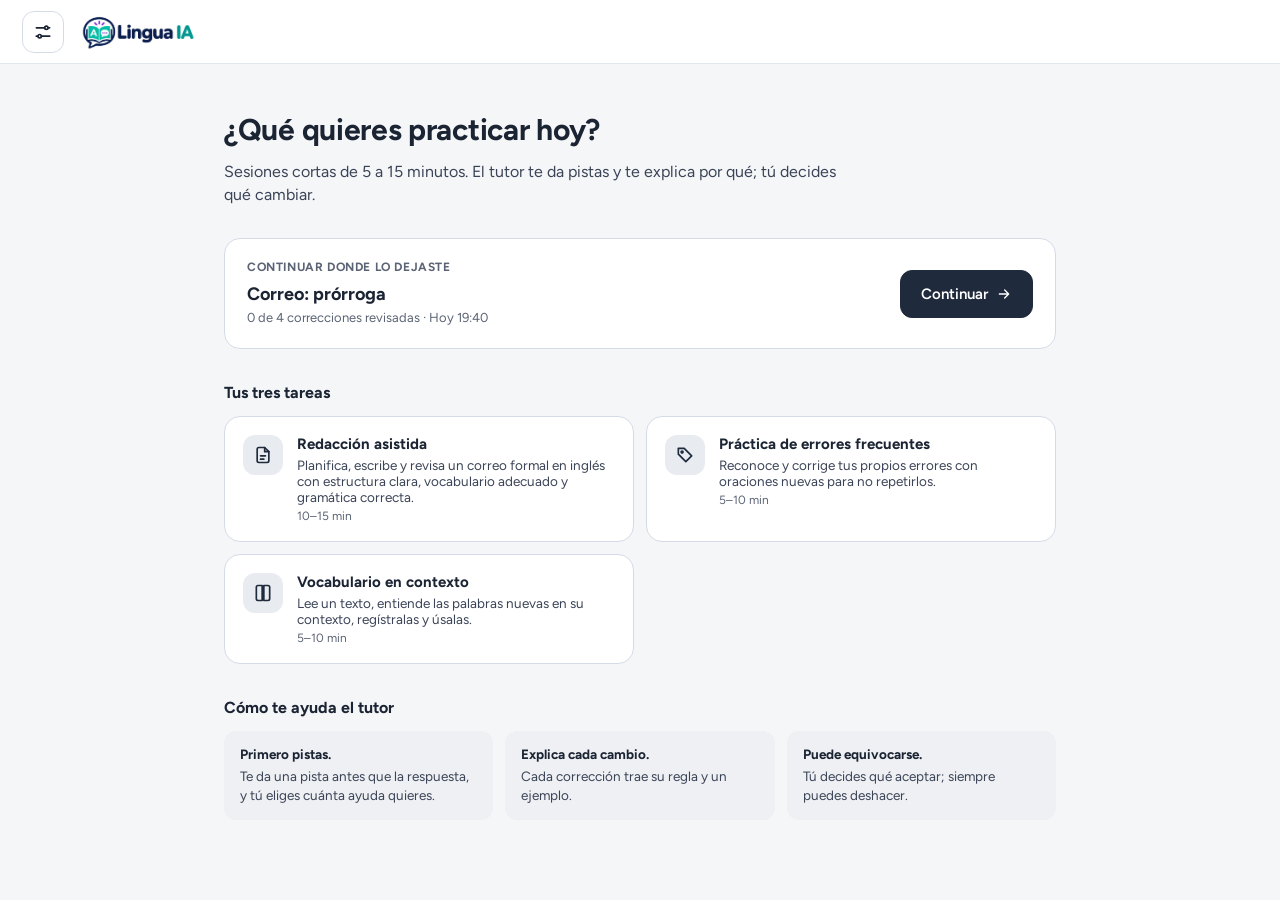
==== commit 4fc6c906: "Las 3 tareas de la guía en el chat: errores frecuentes y vocabulario - Inicio, barra superior e hist" ====
--- a/index.html
+++ b/index.html
@@ -27,10 +27,9 @@
             <span class="header-divider" aria-hidden="true"></span>
 
             <nav class="mode-nav" id="mode-nav" aria-label="Modos de práctica">
-                <button class="mode-pill" data-action="set-mode" data-mode="conversation">Práctica de conversación</button>
+                <button class="mode-pill is-active" data-action="set-mode" data-mode="writing" aria-current="true">Redacción asistida</button>
+                <button class="mode-pill" data-action="set-mode" data-mode="errors">Errores frecuentes</button>
                 <button class="mode-pill" data-action="set-mode" data-mode="lessons">Vocabulario en contexto</button>
-                <button class="mode-pill is-active" data-action="set-mode" data-mode="writing" aria-current="true">Revisión de correo</button>
-                <button class="mode-pill" data-action="set-mode" data-mode="questions">Dudas rápidas</button>
             </nav>
 
             <div class="header-spacer"></div>
@@ -95,10 +94,15 @@
 
     <script src="js/icons.js"></script>
     <script src="js/data.js"></script>
+    <script src="js/exercises.js"></script>
     <script src="js/state.js"></script>
     <script src="js/graph.js"></script>
     <script src="js/corrections.js"></script>
     <script src="js/panels.js"></script>
+    <script src="js/errors.js"></script>
+    <script src="js/checker.js"></script>
+    <script src="js/glossary.js"></script>
+    <script src="js/vocab.js"></script>
     <script src="js/chat.js"></script>
     <script src="js/app.js"></script>
 </body>
--- a/css/style.css
+++ b/css/style.css
@@ -2334,3 +2334,61 @@
 .drawer-actions { display: flex; gap: 8px; margin-bottom: 14px; }
 .drawer-actions .btn { flex: 1; height: 40px; justify-content: center; gap: 7px; font-size: 13px; }
 @media (max-width: 720px) { .view-home .brand-lockup { display: inline-flex; } }
+
+/* ============================================================
+   Tarea 2 · Errores frecuentes (tarjetas dentro del chat)
+   ============================================================ */
+.bubble.ai.is-ok { border-color: var(--cat-clarity-mark); }
+.bubble-card { margin-top: 10px; display: grid; gap: 10px; }
+.bubble-card .btn-sm { min-height: 32px; padding: 0 12px; font-size: 13px; }
+button.chip { min-height: 32px; height: auto; padding: 4px 11px; font-size: 13px; }
+.err-list { list-style: none; margin: 0; padding: 0; display: grid; gap: 8px; }
+.err-list li { display: flex; align-items: center; justify-content: space-between; gap: 12px; padding: 10px 12px; border: 1px solid var(--border); border-radius: 12px; background: var(--surface-3); }
+.err-list strong { display: block; font-size: 14px; }
+.err-list small { display: block; color: var(--text-3); font-size: 12.5px; margin-top: 2px; }
+.err-ex { display: grid; gap: 6px; }
+.err-bad, .err-good { display: flex; gap: 8px; align-items: flex-start; padding: 8px 10px; border-radius: 10px; font-size: 14px; }
+.err-bad { background: var(--surface-2); color: var(--text-2); }
+.err-good { background: var(--cat-clarity-soft); color: var(--text); }
+.err-bad svg { color: var(--text-3); margin-top: 3px; }
+.err-good svg { color: var(--cat-clarity); margin-top: 3px; }
+.err-rule { font-size: 14px; }
+.err-tokens { display: flex; flex-wrap: wrap; gap: 6px; }
+.err-tok { min-height: 40px; min-width: 40px; padding: 0 10px; border: 1px solid var(--border-2); border-radius: 10px; background: var(--surface); font-size: 16px; }
+.err-tok:hover { border-color: var(--text-2); }
+.err-sentence { font-size: 16px; }
+.err-sentence mark, .err-bad mark { background: var(--cat-grammar-soft); color: var(--text); border-bottom: 2px solid var(--cat-grammar-mark); padding: 0 2px; }
+.bubble.ai .chip-row.is-replies { display: flex !important; }
+
+/* Celular: las 3 tareas siempre visibles, en una fila propia */
+@media (max-width: 720px) {
+    .app-header { height: auto; flex-wrap: wrap; padding-top: 8px; padding-bottom: 8px; row-gap: 8px; }
+    .mode-nav { order: 10; flex: 1 0 100%; display: grid; grid-template-columns: repeat(3, 1fr); gap: 6px; overflow: visible; }
+    .mode-pill { height: auto; min-height: 44px; padding: 4px 6px; white-space: normal; line-height: 1.2; text-align: center; font-size: 13px; }
+}
+
+/* ============================================================
+   Tarea 3 · Vocabulario en contexto (dentro del chat)
+   ============================================================ */
+.voc-sample { display: inline-block; font-size: 12.5px; font-weight: 600; padding: 2px 10px; border-radius: 999px; border: 1px dashed var(--text-3); color: var(--text-2); background: var(--surface-2); }
+.voc-reading { padding: 14px 16px; border: 1px solid var(--border); border-radius: 12px; background: var(--surface-3); font-size: 15.5px; line-height: 2; }
+.voc-reading p + p { margin-top: 10px; }
+.voc-tok { font: inherit; line-height: inherit; border: 0; background: none; padding: 1px 0; margin: 0; min-height: 24px; color: var(--text); border-radius: 4px; cursor: pointer; }
+.voc-tok:hover { background: var(--surface-2); }
+button.voc-tok:focus-visible { outline: 2px solid var(--accent); outline-offset: 1px; }
+.voc-tok.is-on { background: var(--cat-vocab-soft); box-shadow: 0 0 0 2px var(--cat-vocab-soft); border-bottom: 3px solid var(--cat-vocab-mark); font-weight: 600; }
+.voc-quote { padding: 10px 14px; border-left: 4px solid var(--text-2); background: var(--surface-3); border-radius: 0 10px 10px 0; font-size: 15px; }
+.voc-quote mark { background: var(--cat-vocab-soft); border-bottom: 3px solid var(--cat-vocab-mark); color: var(--text); padding: 0 2px; }
+.voc-links { display: flex; flex-wrap: wrap; gap: 6px 14px; align-items: center; font-size: 13.5px; }
+.voc-links a { display: inline-flex; align-items: center; gap: 4px; color: var(--text); font-weight: 600; text-decoration: underline; text-underline-offset: 3px; }
+.voc-cards { list-style: none; margin: 0; padding: 0; display: grid; gap: 8px; }
+.voc-cards li { padding: 10px 12px; border: 1px solid var(--border); border-radius: 12px; background: var(--surface-3); font-size: 14px; }
+.voc-cards small { display: block; color: var(--text-3); font-size: 13px; margin-top: 3px; }
+.voc-checks { list-style: none; margin: 0; padding: 0; display: grid; gap: 4px; }
+.voc-checks li { display: flex; gap: 8px; align-items: flex-start; font-size: 14px; }
+.voc-checks li svg { color: var(--red); margin-top: 3px; flex: none; }
+.voc-checks li.is-ok svg { color: var(--cat-clarity); }
+.voc-checks small { display: block; color: var(--text-3); font-size: 13px; }
+.voc-state { font-size: 12px; font-weight: 600; padding: 2px 8px; border-radius: 999px; background: var(--surface-2); color: var(--text-2); }
+.voc-state.is-used { background: var(--cat-clarity-soft); color: var(--cat-clarity); }
+.voc-own { font-size: 13.5px; padding: 6px 10px; border-radius: 8px; background: var(--cat-clarity-soft); }
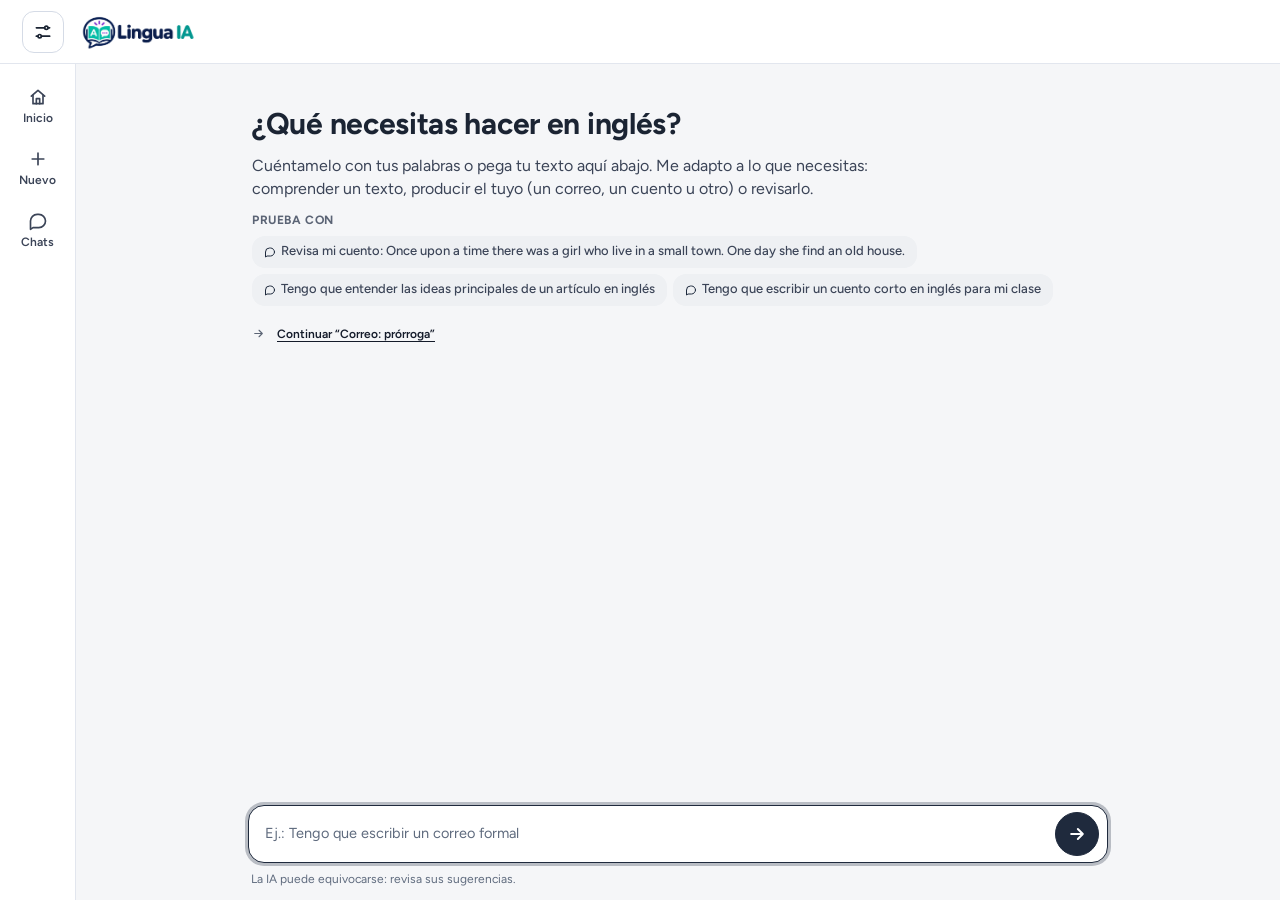
==== commit 26b1e82b: "Tareas nuevas: Comprender, Producir y Revisar Adapta la interfaz al análisis jerárquico de tareas (T" ====
--- a/index.html
+++ b/index.html
@@ -26,10 +26,10 @@
             </button>
             <span class="header-divider" aria-hidden="true"></span>
 
-            <nav class="mode-nav" id="mode-nav" aria-label="Modos de práctica">
-                <button class="mode-pill is-active" data-action="set-mode" data-mode="writing" aria-current="true">Redacción asistida</button>
-                <button class="mode-pill" data-action="set-mode" data-mode="errors">Errores frecuentes</button>
-                <button class="mode-pill" data-action="set-mode" data-mode="lessons">Vocabulario en contexto</button>
+            <nav class="mode-nav" id="mode-nav" aria-label="Tareas: comprender, producir y revisar">
+                <button class="mode-pill" data-action="set-mode" data-mode="lessons">Comprender</button>
+                <button class="mode-pill is-active" data-action="set-mode" data-mode="writing" aria-current="true">Producir</button>
+                <button class="mode-pill" data-action="set-mode" data-mode="errors">Revisar</button>
             </nav>
 
             <div class="header-spacer"></div>
@@ -99,10 +99,15 @@
     <script src="js/graph.js"></script>
     <script src="js/corrections.js"></script>
     <script src="js/panels.js"></script>
-    <script src="js/errors.js"></script>
+    <script src="js/tasks.js"></script>
     <script src="js/checker.js"></script>
     <script src="js/glossary.js"></script>
+    <script src="js/reading.js"></script>
+    <script src="js/review.js"></script>
+    <script src="js/errors.js"></script>
     <script src="js/vocab.js"></script>
+    <script src="js/writing.js"></script>
+    <script src="js/intent.js"></script>
     <script src="js/chat.js"></script>
     <script src="js/app.js"></script>
 </body>
--- a/css/style.css
+++ b/css/style.css
@@ -2290,10 +2290,15 @@
 
 /* ---------- Pantalla de inicio ---------- */
 .home { flex: 1; min-height: 0; overflow-y: auto; background: var(--bg); }
-.view-home .workspace,
+.home { display: none !important; }
+/* Estado inicial: el mismo chat, sin la estructura de una tarea. Al detectar la tarea, aparece. */
+.view-home .stagebar,
+.view-home .goal-strip,
+.view-home .branch-ribbon,
+.view-home .side-panel,
 .view-home .mode-nav,
 .view-home .suggestion-btn,
-.view-home .chats-toggle,
+.view-home .sheet-toggle,
 .view-home .header-divider { display: none !important; }
 .home-inner { max-width: 880px; margin: 0 auto; padding: 48px 24px 56px; display: flex; flex-direction: column; gap: 32px; }
 .home h1 { font-size: 30px; line-height: 1.2; letter-spacing: -0.01em; }
@@ -2392,3 +2397,93 @@
 .voc-state { font-size: 12px; font-weight: 600; padding: 2px 8px; border-radius: 999px; background: var(--surface-2); color: var(--text-2); }
 .voc-state.is-used { background: var(--cat-clarity-soft); color: var(--cat-clarity); }
 .voc-own { font-size: 13.5px; padding: 6px 10px; border-radius: 8px; background: var(--cat-clarity-soft); }
+
+/* ============================================================
+   Inicio por prompt: la persona escribe lo que necesita y la IA
+   le dice a qué tarea ir
+   ============================================================ */
+.home-inner { gap: 20px; max-width: 760px; }
+.home-hero { display: flex; flex-direction: column; gap: 8px; }
+.home-hero .home-lead { margin-top: 0; }
+.home-chat { gap: 12px; }
+.home-chat[hidden] { display: none; }
+.home-form { align-items: flex-end; }
+.home-form textarea { height: auto; min-height: 56px; max-height: 180px; font-size: 16px; }
+.home-hint { margin-top: -12px; }
+.home-examples { display: flex; flex-direction: column; gap: 6px; }
+.home-examples .chip-row { margin-top: 0; }
+.home .chip, .bubble.ai .chip-row.is-replies .chip { white-space: normal; text-align: left; line-height: 1.3; }
+.chip.is-main { background: var(--accent); color: #fff; font-weight: 600; }
+.chip.is-main svg { color: #fff; }
+button.chip.is-main:hover { background: var(--accent-dark); }
+.home-options { margin: 0; padding-left: 18px; display: grid; gap: 4px; font-size: 14px; color: var(--text-2); }
+.home-continue-line { display: flex; align-items: center; gap: 6px; font-size: 14px; color: var(--text-3); }
+.home-continue-line .text-btn { min-height: 32px; text-align: left; }
+.home-tasks summary { cursor: pointer; min-height: 32px; display: inline-flex; align-items: center; font-size: 14px; font-weight: 600; color: var(--text-2); text-decoration: underline; text-underline-offset: 3px; }
+.home-tasks[open] summary { margin-bottom: 12px; }
+
+/* ============================================================
+   Redacción: revisión de TU correo en el chat
+   ============================================================ */
+.wr-label { font-size: 12px; font-weight: 700; letter-spacing: 0.05em; color: var(--text-3); }
+.wr-text { font-size: 15px; line-height: 1.7; padding: 12px 14px; border-radius: 10px; background: var(--surface-3); border: 1px solid var(--border); }
+.wr-num { font-size: 12px; font-weight: 700; color: var(--text-3); margin-left: 1px; }
+.wr-fixed { text-decoration: none; background: var(--cat-clarity-soft); color: var(--cat-clarity); font-weight: 600; padding: 0 2px; border-radius: 3px; }
+.wr-list { margin: 0; padding: 0; list-style: none; display: grid; gap: 8px; }
+.wr-item { padding: 10px 12px; border: 1px solid var(--border-2); border-radius: 10px; display: grid; gap: 6px; font-size: 14px; }
+.wr-item.is-decided { background: var(--surface-3); }
+.wr-item-head { display: flex; flex-wrap: wrap; align-items: center; gap: 8px; }
+.wr-item-head small { color: var(--text-3); font-size: 12px; }
+.wr-num-badge { width: 22px; height: 22px; display: grid; place-items: center; border-radius: 50%; background: var(--surface-2); font-size: 12px; font-weight: 700; }
+.wr-why { color: var(--text-2); font-size: 13.5px; }
+.wr-actions { display: flex; flex-wrap: wrap; align-items: center; gap: 8px; }
+.wr-state { display: inline-flex; align-items: center; gap: 4px; font-size: 13px; font-weight: 600; color: var(--text-2); }
+.wr-final, .wr-template { margin: 0; white-space: pre-wrap; font-family: inherit; font-size: 14.5px; line-height: 1.6; padding: 12px 14px; border-radius: 10px; background: var(--surface-3); border: 1px solid var(--border); }
+.wr-plan { margin: 0; padding-left: 20px; display: grid; gap: 4px; font-size: 14px; }
+.text-btn { min-height: 32px; }
+
+.help-asks-label { margin-top: 10px; font-size: 13px; color: var(--text-2); }
+.help-asks { margin-top: 6px; }
+.home-examples { align-items: flex-start; }
+
+/* Inicio dentro del chat */
+.start-hero { display: flex; flex-direction: column; gap: 12px; padding: 40px 0 8px; }
+.start-hero h1 { font-size: 30px; line-height: 1.2; letter-spacing: -0.01em; }
+.start-hero .home-lead { margin-top: 0; font-size: 16px; color: var(--text-2); max-width: 620px; }
+@media (max-width: 720px) { .start-hero { padding-top: 20px; } .start-hero h1 { font-size: 24px; } }
+.mode-note { align-self: flex-start; display: flex; flex-wrap: wrap; align-items: center; gap: 6px 8px; padding: 6px 10px; border-radius: 10px; background: var(--surface-2); color: var(--text-2); font-size: 13px; }
+.mode-note > svg { color: var(--text-3); flex: none; }
+.mode-note .chip-row { margin-top: 0; }
+/* La estructura de la tarea aparece en su sitio (sin animación si se pidió reducir movimiento) */
+@keyframes adapt-in { from { opacity: 0; transform: translateY(-4px); } to { opacity: 1; transform: none; } }
+.just-adapted .stagebar, .just-adapted .goal-strip, .just-adapted .side-panel, .just-adapted .mode-nav { animation: adapt-in 0.35s ease-out; }
+.reduce-motion .just-adapted .stagebar { animation: none; }
+.start-hero .chip { white-space: normal; text-align: left; line-height: 1.3; }
+.mode-note .chip { background: #fff; border-color: var(--border-2); }
+
+/* ============================================================
+   Tareas 0.1 Comprender · 0.2 Producir · 0.3 Revisar
+   ============================================================ */
+/* 0.1.1–0.1.2: datos del texto */
+.voc-meta { font-size: 14px; color: var(--text-2); }
+.voc-meta small { display: block; color: var(--text-3); font-size: 13px; }
+/* 0.1.3: el párrafo que se trabaja, con su oración principal marcada en la pista */
+.voc-para { margin: 0; padding: 10px 14px; border-left: 4px solid var(--text-2); background: var(--surface-3); border-radius: 0 10px 10px 0; font-size: 15px; line-height: 1.6; }
+.voc-para mark { background: var(--cat-clarity-soft); border-bottom: 3px solid var(--cat-clarity-mark); color: var(--text); padding: 0 2px; }
+/* 0.1.6: elegir una oración y ver cómo se arma */
+.voc-sents { display: grid; gap: 6px; }
+.voc-sent { font: inherit; font-size: 14.5px; text-align: left; color: var(--text); background: var(--surface-3); border: 1px solid var(--border-2); border-radius: 10px; padding: 8px 12px; min-height: 44px; cursor: pointer; }
+.voc-sent:hover { background: var(--surface-2); border-color: var(--border-3); }
+.voc-sent:focus-visible { outline: 2px solid var(--accent); outline-offset: 2px; }
+.voc-gram { display: grid; gap: 6px; margin: 8px 0 0; }
+.voc-gram > div { display: grid; grid-template-columns: 170px 1fr; gap: 10px; padding: 6px 0; border-top: 1px solid var(--border); font-size: 14px; }
+.voc-gram dt { font-weight: 700; color: var(--text-2); }
+.voc-gram dd { margin: 0; }
+.voc-gram small { display: block; color: var(--text-3); font-size: 13px; margin-top: 2px; }
+.voc-compare { font-size: 14px; padding: 8px 12px; border-radius: 10px; background: var(--accent-soft-2); }
+@media (max-width: 600px) { .voc-gram > div { grid-template-columns: 1fr; gap: 2px; } }
+/* 0.2.4: esquema por partes */
+.wr-outline { margin: 0; padding-left: 20px; display: grid; gap: 8px; font-size: 14px; }
+.wr-outline ul { margin: 4px 0 0; padding-left: 18px; display: grid; gap: 2px; }
+.wr-outline small { display: block; color: var(--text-3); font-size: 13px; }
+.wr-plan small { display: block; color: var(--text-3); font-size: 13px; }
